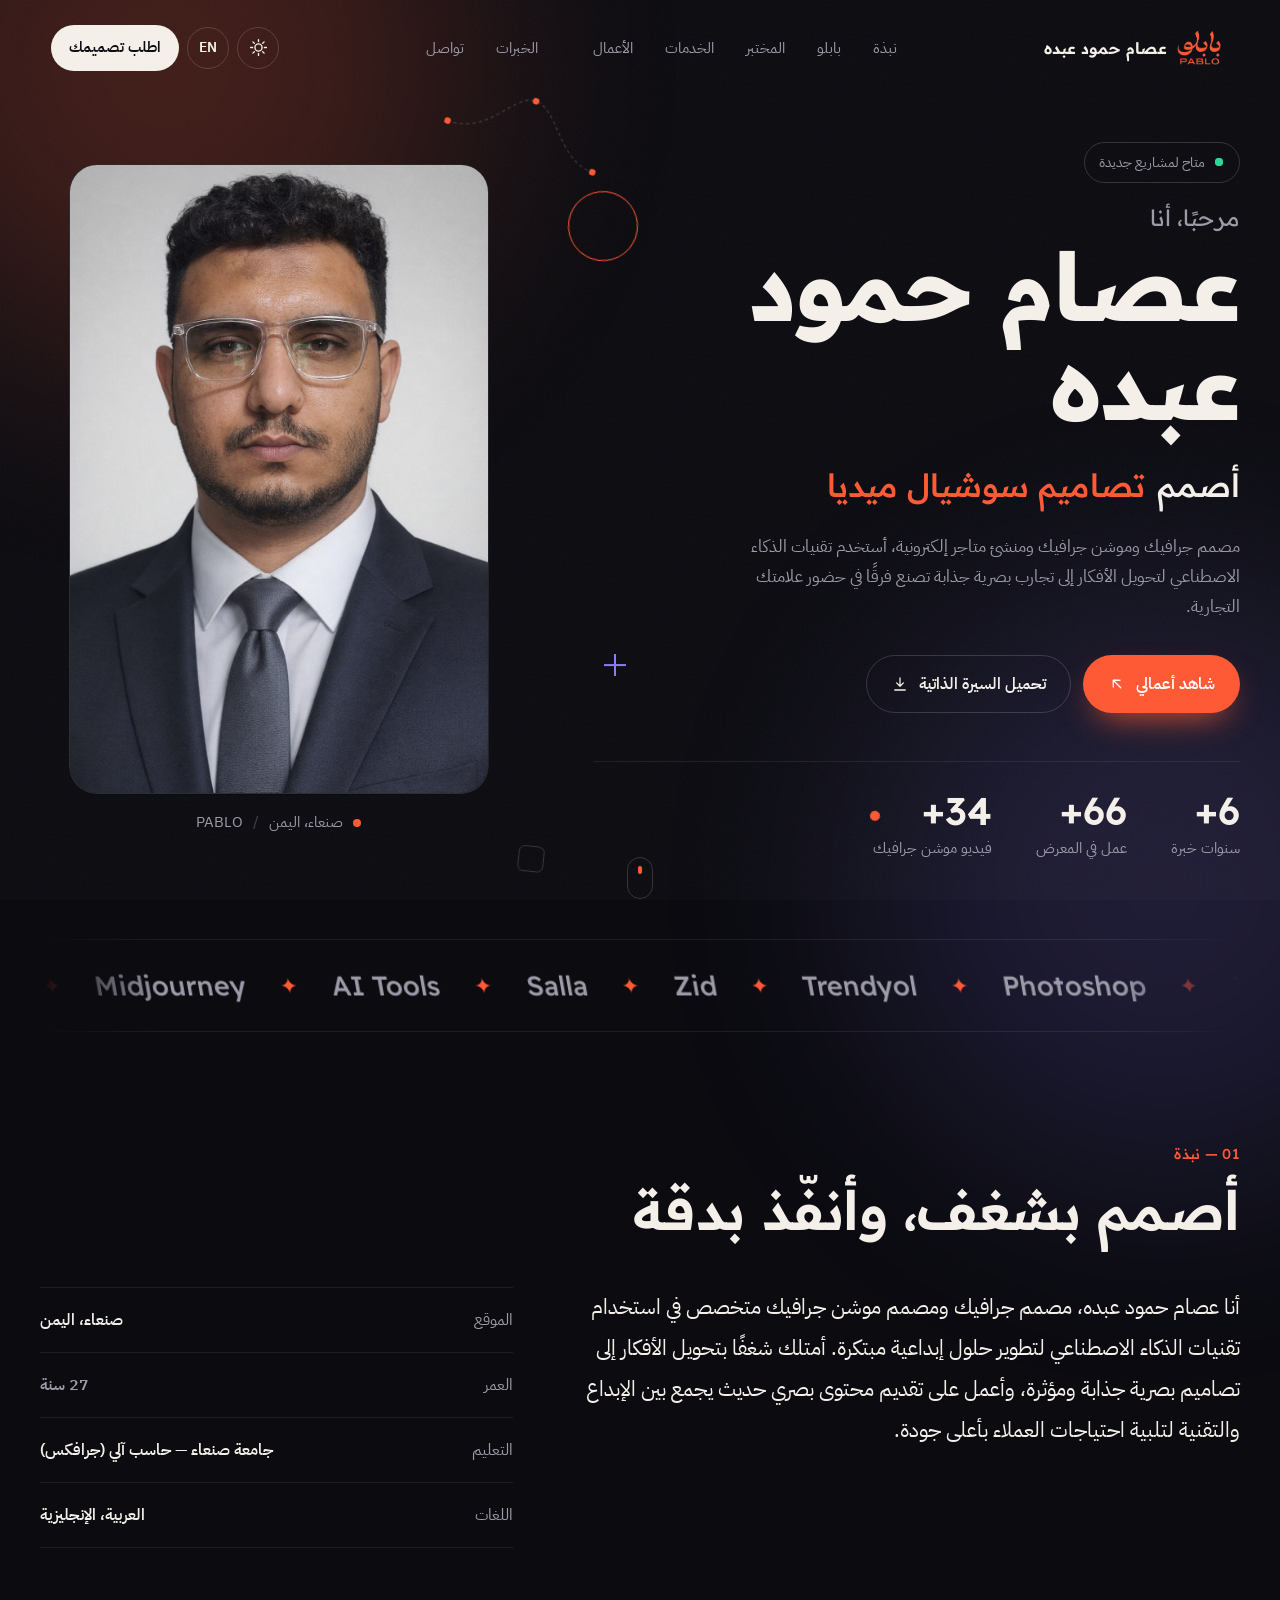
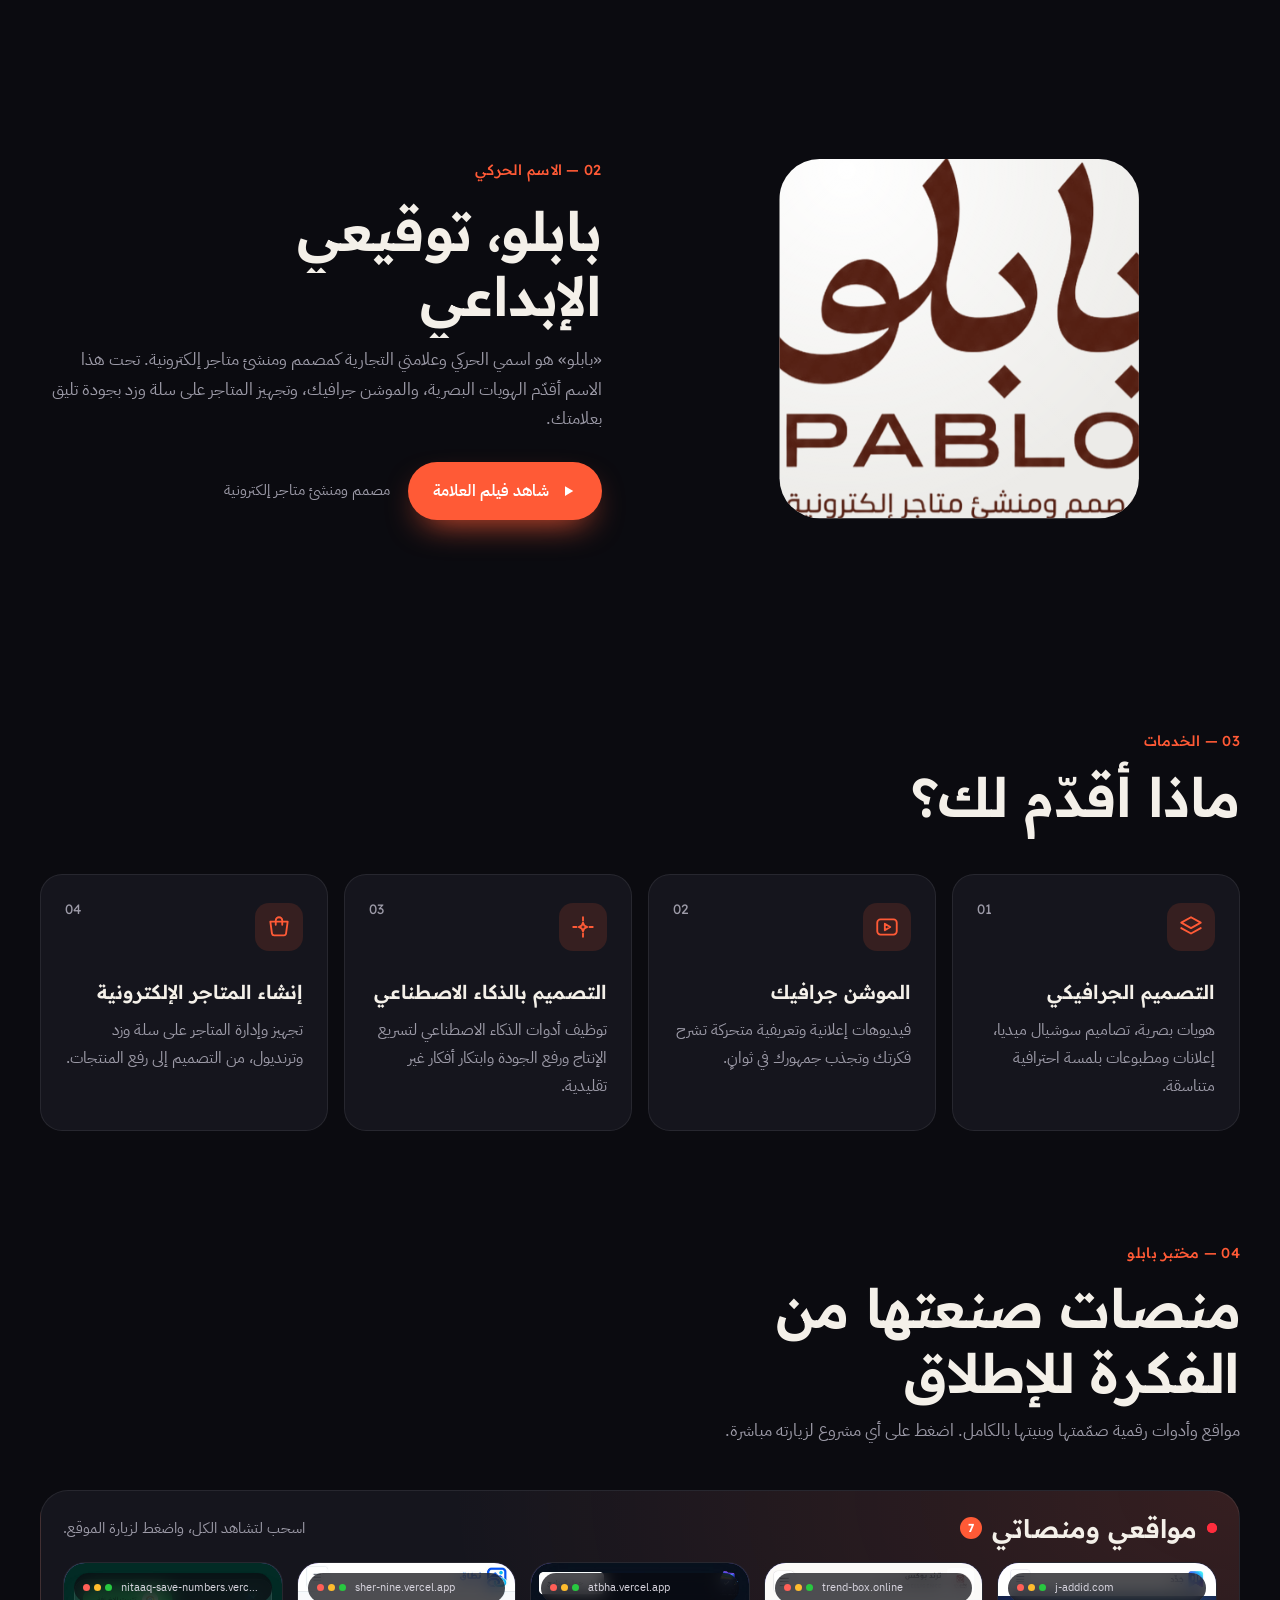
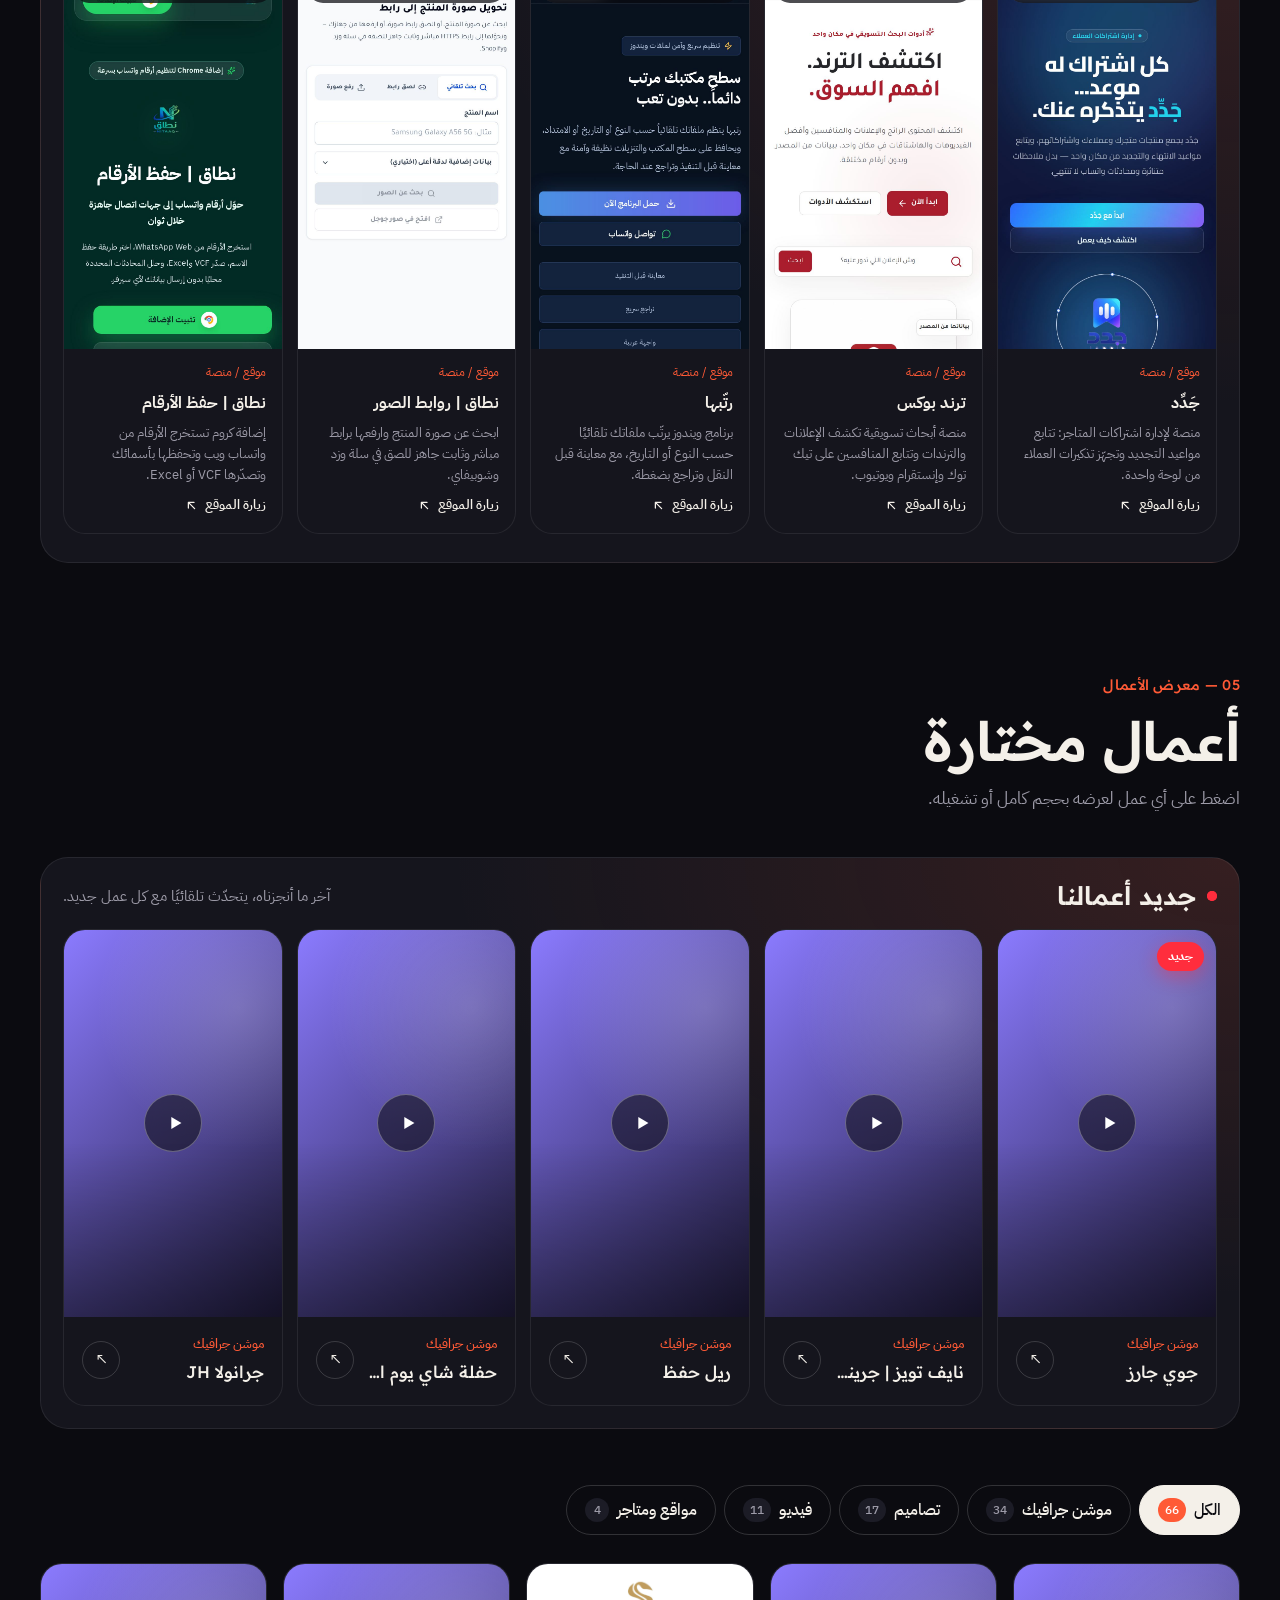
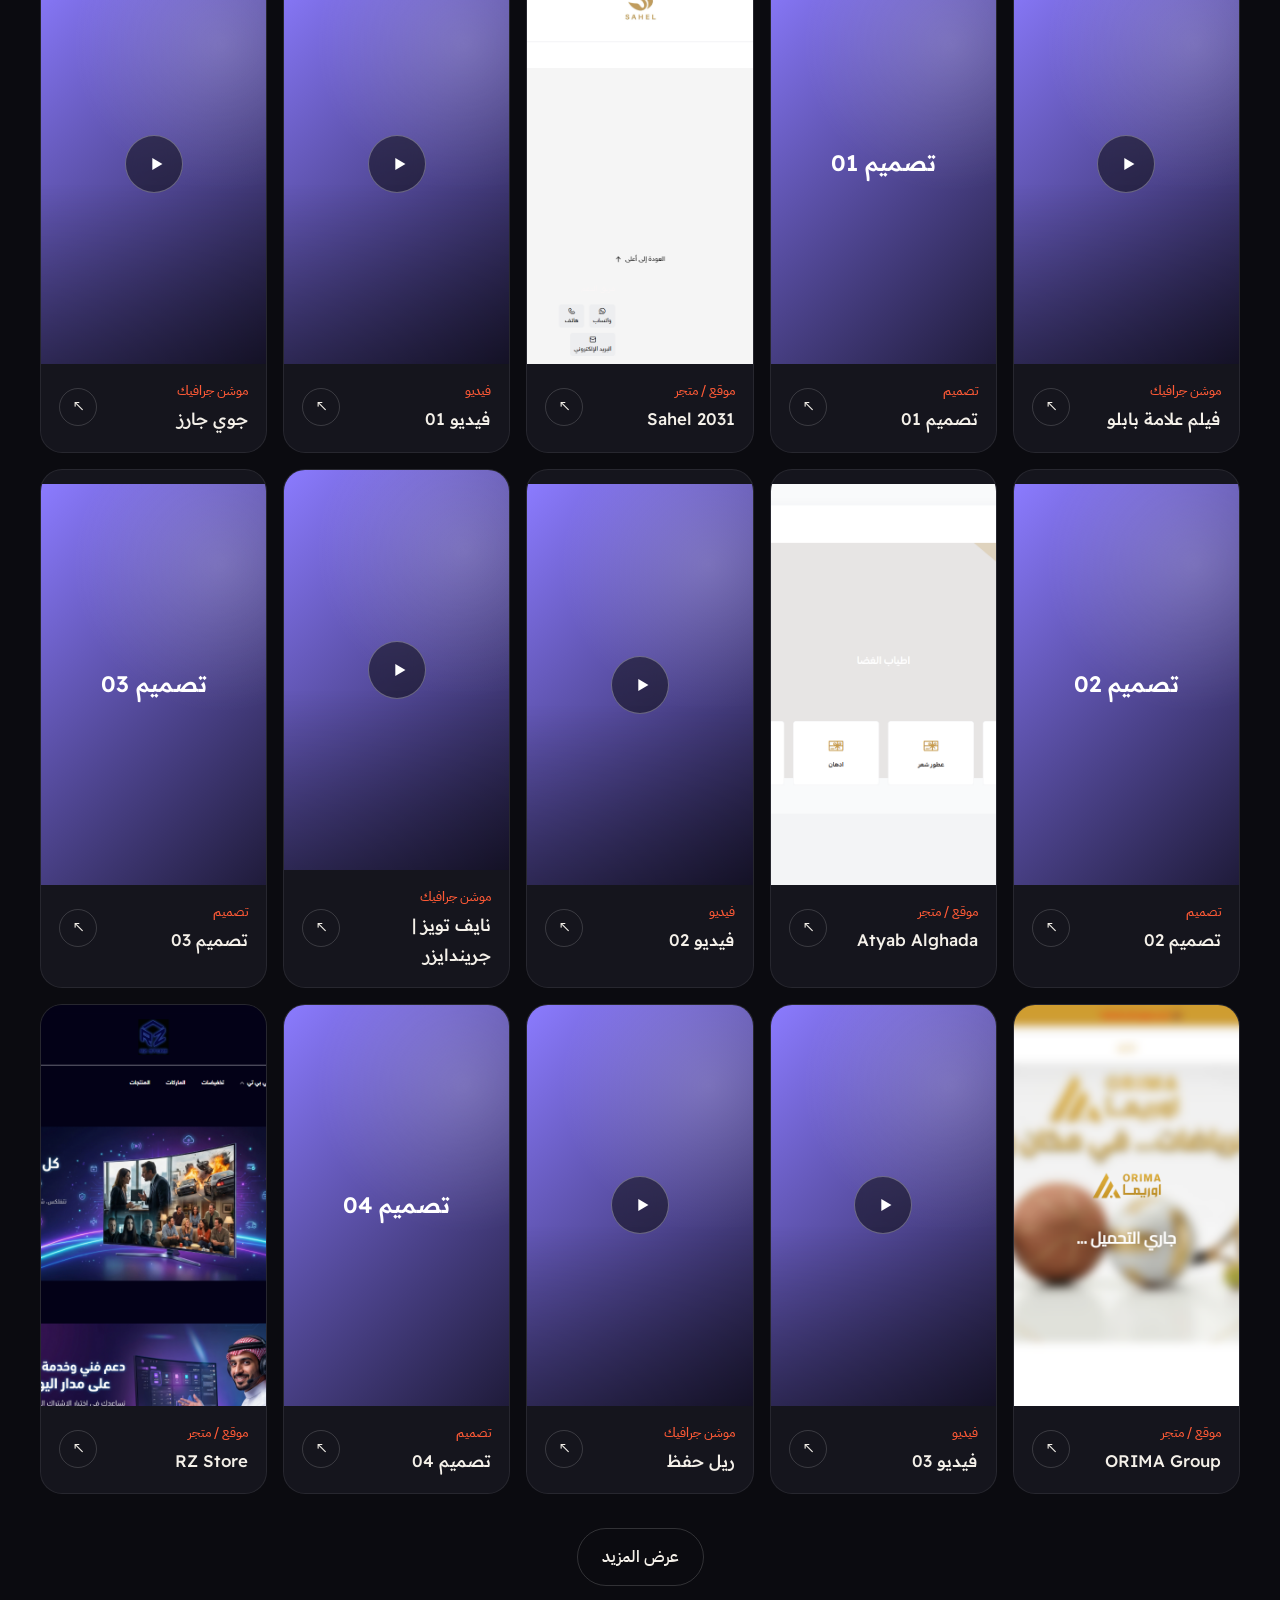
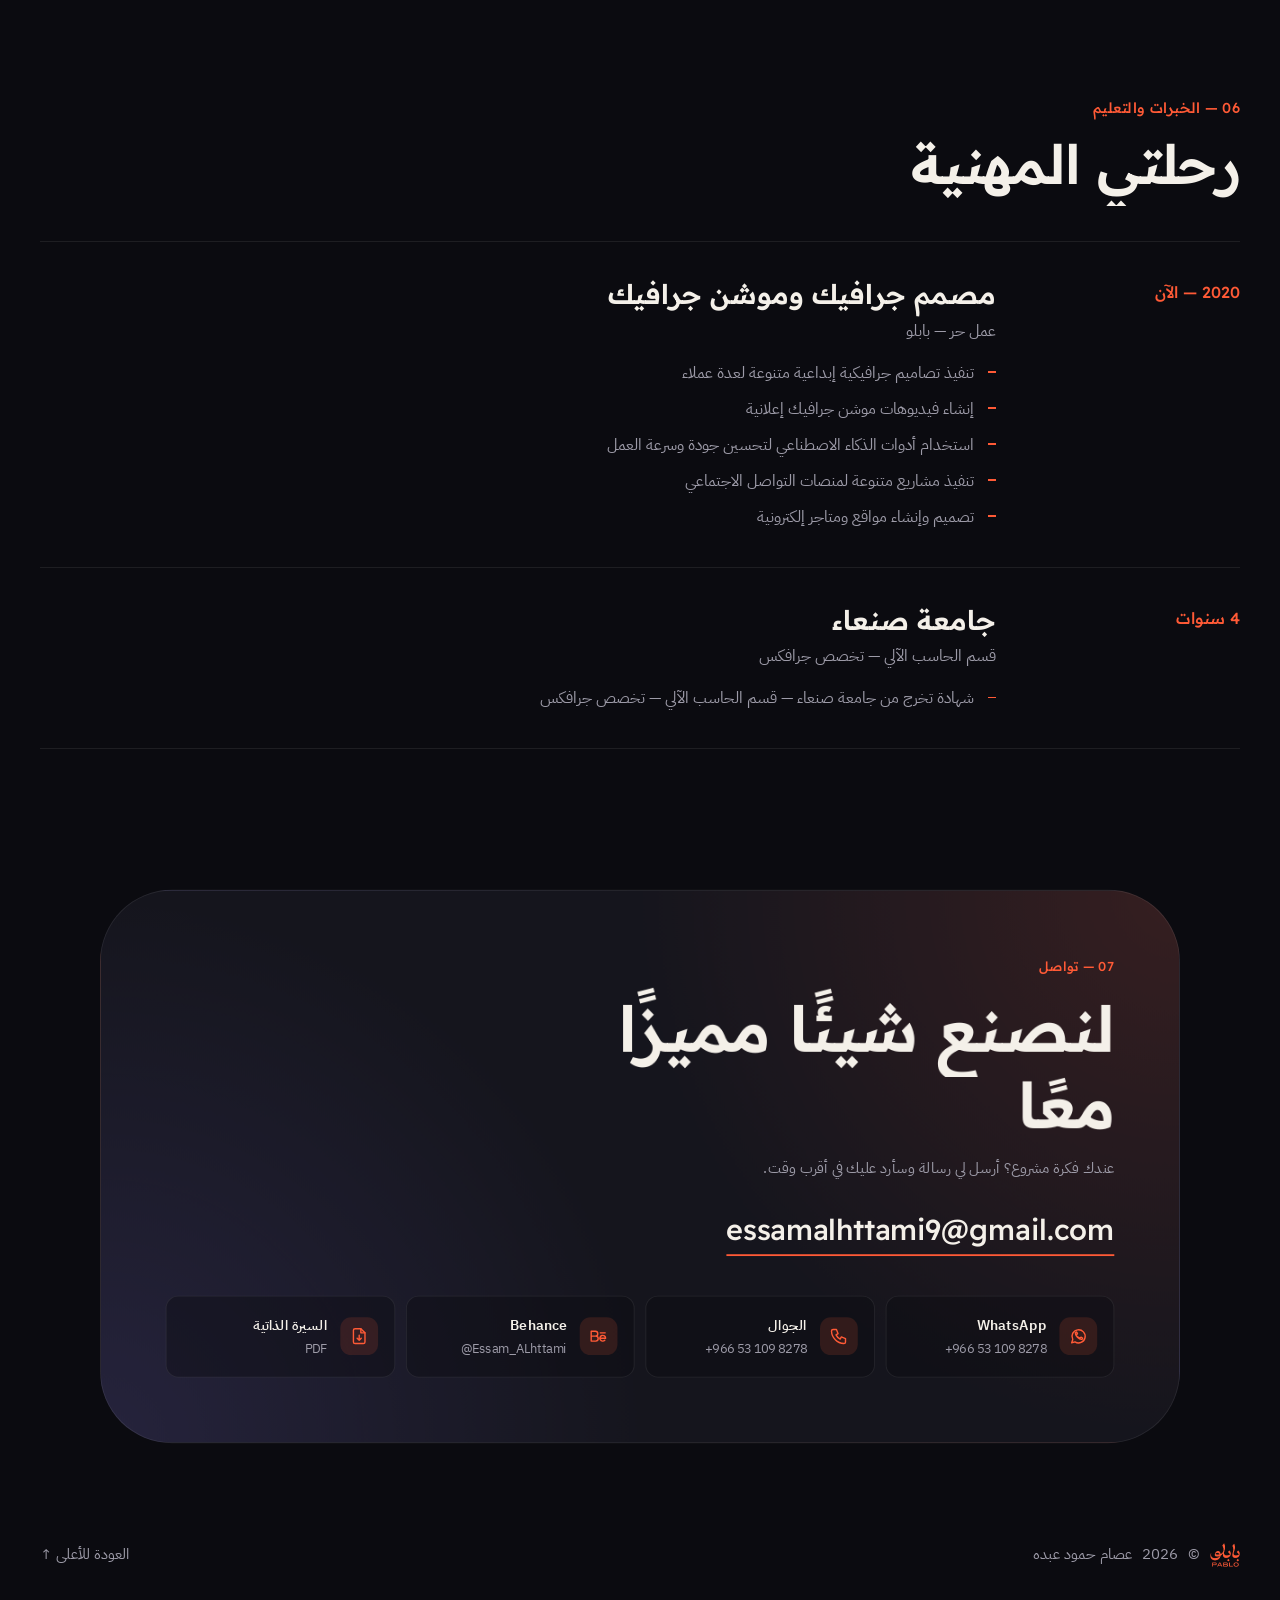
==== index.html @ 5c4d0ff1 "Add new Drive works: Joy Jars reel Co-Authored-By: Claude Opus 5.5 <noreply@anthropic.com> Claude-Se" ====
<!DOCTYPE html>
<html lang="ar" dir="rtl">
<head>
  <meta charset="UTF-8" />
  <meta name="viewport" content="width=device-width, initial-scale=1.0" />
  <title>بابلو PABLO — موشن جرافيك وتصميم</title>
  <meta name="description" content="معرض أعمال بابلو: موشن جرافيك، تصميم جرافيك، هويات بصرية ومتاجر إلكترونية." />
  <meta name="theme-color" content="#0b0b10" />
  <meta property="og:type" content="website" />
  <meta property="og:site_name" content="بابلو PABLO" />
  <meta property="og:locale" content="ar_AR" />
  <meta property="og:url" content="https://essamhamood.vercel.app/" />
  <meta property="og:title" content="بابلو PABLO — موشن جرافيك وتصميم" />
  <meta property="og:description" content="معرض أعمال بابلو: موشن جرافيك، تصميم جرافيك، هويات بصرية ومتاجر إلكترونية." />
  <meta property="og:image" content="https://essamhamood.vercel.app/assets/og-image.jpg" />
  <meta property="og:image:secure_url" content="https://essamhamood.vercel.app/assets/og-image.jpg" />
  <meta property="og:image:type" content="image/jpeg" />
  <meta property="og:image:width" content="1200" />
  <meta property="og:image:height" content="630" />
  <meta property="og:image:alt" content="شعار بابلو PABLO" />
  <meta name="twitter:card" content="summary_large_image" />
  <meta name="twitter:title" content="بابلو PABLO — موشن جرافيك وتصميم" />
  <meta name="twitter:description" content="معرض أعمال بابلو: موشن جرافيك، تصميم جرافيك، هويات بصرية ومتاجر إلكترونية." />
  <meta name="twitter:image" content="https://essamhamood.vercel.app/assets/og-image.jpg" />
  <link rel="canonical" href="https://essamhamood.vercel.app/" />
  <link rel="icon" type="image/png" sizes="192x192" href="assets/icon-192.png" />
  <link rel="icon" type="image/png" sizes="512x512" href="assets/icon-512.png" />
  <link rel="apple-touch-icon" sizes="180x180" href="assets/apple-touch-icon.png" />
  <link rel="preconnect" href="https://fonts.googleapis.com" />
  <link rel="preconnect" href="https://fonts.gstatic.com" crossorigin />
  <link
    href="https://fonts.googleapis.com/css2?family=IBM+Plex+Sans+Arabic:wght@400;500;600;700&family=Readex+Pro:wght@400;500;600;700&display=swap"
    rel="stylesheet"
  />
  <link rel="stylesheet" href="styles.css" />
  <script>
    (function () {
      var root = document.documentElement;
      root.classList.add("js");
      try { root.dataset.theme = localStorage.getItem("portfolio-theme") || "dark"; } catch (e) { root.dataset.theme = "dark"; }
    })();
  </script>
</head>
<body>
  <!-- PRELOADER: a tiny motion-graphics "render" -->
  <div class="loader" id="loader" aria-hidden="true">
    <div class="ld-grid"><i></i><i></i><i></i><i></i><i></i><i></i></div>

    <div class="ld-hud ld-hud-top">
      <span class="ld-rec"><b></b>REC</span>
      <span>PABLO — MOTION REEL</span>
      <span>1920 × 1080 · 24 FPS</span>
    </div>

    <div class="ld-stage">
      <svg class="ld-path" viewBox="0 0 600 300" preserveAspectRatio="none">
        <path id="ldCurve" d="M20 250 C 160 250, 180 40, 300 40 S 440 250, 580 250" />
      </svg>
      <span class="ld-shape ld-circle"></span>
      <span class="ld-shape ld-square"></span>
      <span class="ld-shape ld-tri"></span>
      <span class="ld-shape ld-ring"></span>
      <div class="ld-words">
        <span>MOTION</span>
        <span>DESIGN</span>
        <span>ANIMATE</span>
        <span>بابلو</span>
      </div>
      <span class="loader-logo pablo-mask"></span>
    </div>

    <div class="ld-timeline">
      <div class="ld-meta">
        <span class="ld-timecode" id="ldTimecode">00:00:00:00</span>
        <span class="ld-percent"><b id="ldPercent">0</b>%</span>
      </div>
      <div class="ld-track">
        <span class="ld-ticks"></span>
        <span class="ld-key" style="--at: 8%"></span>
        <span class="ld-key" style="--at: 30%"></span>
        <span class="ld-key" style="--at: 52%"></span>
        <span class="ld-key" style="--at: 74%"></span>
        <span class="ld-key" style="--at: 94%"></span>
        <span class="ld-playhead" id="ldPlayhead"></span>
      </div>
    </div>

    <div class="ld-wipes"><i></i><i></i><i></i></div>
  </div>

  <div class="cursor" id="cursor" aria-hidden="true"><span id="cursorLabel"></span></div>
  <div class="noise" aria-hidden="true"></div>
  <div class="glow glow-1" aria-hidden="true"></div>
  <div class="glow glow-2" aria-hidden="true"></div>
  <div class="scroll-progress" id="scrollProgress" aria-hidden="true"></div>

  <header class="site-header" id="siteHeader">
    <a href="#hero" class="brand" aria-label="PABLO — Home">
      <span class="brand-mark pablo-mask"></span>
      <span class="brand-name" data-i18n="brand">عصام حمود عبده</span>
    </a>

    <nav class="top-nav" id="topNav">
      <a href="#about" data-i18n="nav.about">نبذة</a>
      <a href="#pablo" data-i18n="nav.pablo">بابلو</a>
      <a href="#lab" data-i18n="nav.lab">المختبر</a>
      <a href="#services" data-i18n="nav.services">الخدمات</a>
      <a href="#latest" class="nav-latest"><span data-i18n="nav.work">الأعمال</span><b class="alert-dot js-latest-dot" hidden></b></a>
      <a href="#experience" data-i18n="nav.experience">الخبرات</a>
      <a href="#contact" data-i18n="nav.contact">تواصل</a>
    </nav>

    <div class="header-actions">
      <button class="icon-btn" id="themeToggle" type="button" aria-label="Toggle theme">
        <svg class="icon-sun" viewBox="0 0 24 24" aria-hidden="true"><circle cx="12" cy="12" r="4.5"/><path d="M12 2v2.5M12 19.5V22M2 12h2.5M19.5 12H22M4.9 4.9l1.8 1.8M17.3 17.3l1.8 1.8M4.9 19.1l1.8-1.8M17.3 6.7l1.8-1.8"/></svg>
        <svg class="icon-moon" viewBox="0 0 24 24" aria-hidden="true"><path d="M20 14.5A8.5 8.5 0 0 1 9.5 4a8.5 8.5 0 1 0 10.5 10.5Z"/></svg>
      </button>
      <button class="icon-btn lang-btn" id="langToggle" type="button" aria-label="Toggle language">EN</button>
      <a class="header-cta magnetic" href="#contact" data-i18n="nav.hire">اطلب تصميمك</a>
      <button class="icon-btn menu-btn" id="menuToggle" type="button" aria-label="Menu" aria-expanded="false">
        <span></span><span></span><i class="menu-alert js-latest-flag" hidden></i>
      </button>
    </div>
  </header>

  <main>
    <!-- HERO -->
    <section class="hero" id="hero">
      <div class="hero-copy">
        <p class="availability" data-hero>
          <span class="pulse"></span>
          <span data-i18n="hero.available">متاح لمشاريع جديدة</span>
        </p>
        <h1 class="hero-title">
          <span class="hero-hello" data-hero data-i18n="hero.hello">مرحبًا، أنا</span>
          <span class="hero-name" data-i18n="hero.name" data-split>عصام حمود عبده</span>
        </h1>
        <p class="hero-role" data-hero>
          <span data-i18n="hero.rolePrefix">أصمم</span>
          <span class="rotator" id="rotator" aria-live="polite">هويات بصرية</span>
        </p>
        <p class="hero-description" data-hero data-i18n="hero.description">
          مصمم جرافيك وموشن جرافيك ومنشئ متاجر إلكترونية، أستخدم تقنيات الذكاء الاصطناعي لتحويل الأفكار إلى تجارب بصرية جذابة تصنع فرقًا في حضور علامتك التجارية.
        </p>
        <div class="hero-actions" data-hero>
          <a class="btn btn-primary magnetic" href="#work">
            <span data-i18n="hero.ctaWork">شاهد أعمالي</span>
            <svg viewBox="0 0 24 24" aria-hidden="true"><path d="M7 17 17 7M8 7h9v9"/></svg>
          </a>
          <a class="btn btn-ghost magnetic" href="assets/Essam-Hamood-Abdo-CV.pdf" download="Essam-Hamood-Abdo-CV.pdf">
            <span data-i18n="hero.ctaCv">تحميل السيرة الذاتية</span>
            <svg viewBox="0 0 24 24" aria-hidden="true"><path d="M12 4v11m0 0 4.5-4.5M12 15l-4.5-4.5M5 20h14"/></svg>
          </a>
        </div>
        <dl class="hero-stats" data-hero>
          <div>
            <dt><span class="js-years" data-count-to="6">6</span>+</dt>
            <dd data-i18n="stats.years">سنوات خبرة</dd>
          </div>
          <div>
            <dt><span class="js-work-count" data-count-to="66">66</span>+</dt>
            <dd data-i18n="stats.projects">عمل في المعرض</dd>
          </div>
          <div>
            <dt><span class="js-motion-count" data-count-to="34">34</span>+</dt>
            <dd data-i18n="stats.motion">فيديو موشن جرافيك</dd>
          </div>
        </dl>
      </div>

      <div class="hero-visual">
        <figure class="portrait" id="portrait">
          <img src="assets/profile.jpeg" alt="Essam Hamood Abdo" width="1024" height="1536" />
        </figure>
        <div class="portrait-caption" data-hero>
          <span class="tag-dot"></span>
          <span data-i18n="hero.location">صنعاء، اليمن</span>
          <span class="caption-sep">/</span>
          <span>PABLO</span>
        </div>
      </div>

      <div class="hero-shapes" aria-hidden="true">
        <span class="hs hs-ring" data-depth="0.6"></span>
        <span class="hs hs-plus" data-depth="1.2"></span>
        <span class="hs hs-square" data-depth="0.9"></span>
        <span class="hs hs-dot" data-depth="1.6"></span>
        <svg class="hs hs-curve" data-depth="0.4" viewBox="0 0 200 80"><path d="M4 70 C 60 70, 70 10, 100 10 S 150 70, 196 70"/><circle cx="4" cy="70" r="4"/><circle cx="100" cy="10" r="4"/><circle cx="196" cy="70" r="4"/></svg>
      </div>

      <a class="scroll-cue" href="#about" aria-label="Scroll">
        <span></span>
      </a>
    </section>

    <!-- MARQUEE -->
    <div class="marquee" aria-hidden="true">
      <div class="marquee-track" id="marqueeTrack">
        <span>Photoshop</span><i>✦</i><span>Illustrator</span><i>✦</i><span>After Effects</span><i>✦</i><span>Premiere Pro</span><i>✦</i><span>InDesign</span><i>✦</i><span>Midjourney</span><i>✦</i><span>AI Tools</span><i>✦</i><span>Salla</span><i>✦</i><span>Zid</span><i>✦</i><span>Trendyol</span><i>✦</i>
        <span>Photoshop</span><i>✦</i><span>Illustrator</span><i>✦</i><span>After Effects</span><i>✦</i><span>Premiere Pro</span><i>✦</i><span>InDesign</span><i>✦</i><span>Midjourney</span><i>✦</i><span>AI Tools</span><i>✦</i><span>Salla</span><i>✦</i><span>Zid</span><i>✦</i><span>Trendyol</span><i>✦</i>
      </div>
    </div>

    <!-- ABOUT -->
    <section class="section" id="about">
      <div class="section-head">
        <span class="kicker" data-anim data-i18n="about.kicker">01 — نبذة</span>
        <h2 data-i18n="about.title" data-split>أصمم بشغف، وأنفّذ بدقة</h2>
      </div>
      <div class="about-grid">
        <p class="about-text" data-anim data-i18n="about.text">
          أنا عصام حمود عبده، مصمم جرافيك ومصمم موشن جرافيك متخصص في استخدام تقنيات الذكاء الاصطناعي لتطوير حلول إبداعية مبتكرة. أمتلك شغفًا بتحويل الأفكار إلى تصاميم بصرية جذابة ومؤثرة، وأعمل على تقديم محتوى بصري حديث يجمع بين الإبداع والتقنية لتلبية احتياجات العملاء بأعلى جودة.
        </p>
        <ul class="facts">
          <li data-anim>
            <span data-i18n="facts.location">الموقع</span>
            <strong data-i18n="hero.location">صنعاء، اليمن</strong>
          </li>
          <li data-anim>
            <span data-i18n="facts.age">العمر</span>
            <strong><span class="js-age">27</span> <span data-i18n="facts.years">سنة</span></strong>
          </li>
          <li data-anim>
            <span data-i18n="facts.education">التعليم</span>
            <strong data-i18n="facts.educationValue">جامعة صنعاء — حاسب آلي (جرافكس)</strong>
          </li>
          <li data-anim>
            <span data-i18n="facts.languages">اللغات</span>
            <strong data-i18n="facts.languagesValue">العربية، الإنجليزية</strong>
          </li>
        </ul>
      </div>
    </section>

    <!-- PABLO -->
    <section class="section" id="pablo">
      <div class="pablo">
        <div class="pablo-card" id="pabloCard">
          <img class="pablo-logo" id="pabloLogo" src="assets/pablo-logo.png" alt="PABLO — بابلو" width="475" height="438" />
        </div>
        <div class="pablo-copy">
          <span class="kicker" data-anim data-i18n="pablo.kicker">02 — الاسم الحركي</span>
          <h2 data-i18n="pablo.title" data-split>بابلو، توقيعي الإبداعي</h2>
          <p class="section-sub" data-anim data-i18n="pablo.text">
            «بابلو» هو اسمي الحركي وعلامتي التجارية كمصمم ومنشئ متاجر إلكترونية. تحت هذا الاسم أقدّم الهويات البصرية، والموشن جرافيك، وتجهيز المتاجر على سلة وزد بجودة تليق بعلامتك.
          </p>
          <div class="pablo-actions" data-anim>
            <button class="btn btn-primary magnetic" type="button" id="pabloFilm">
              <svg viewBox="0 0 24 24" aria-hidden="true" class="play-icon"><path d="M8 5.5v13l11-6.5-11-6.5Z"/></svg>
              <span data-i18n="pablo.film">شاهد فيلم العلامة</span>
            </button>
            <span class="pablo-tagline" data-i18n="pablo.tagline">مصمم ومنشئ متاجر إلكترونية</span>
          </div>
        </div>
      </div>
    </section>

    <!-- SERVICES -->
    <section class="section" id="services">
      <div class="section-head">
        <span class="kicker" data-anim data-i18n="services.kicker">03 — الخدمات</span>
        <h2 data-i18n="services.title" data-split>ماذا أقدّم لك؟</h2>
      </div>
      <div class="services-grid">
        <article class="service">
          <span class="service-num">01</span>
          <svg class="service-icon" viewBox="0 0 24 24" aria-hidden="true"><path d="M12 3 3 8l9 5 9-5-9-5Z"/><path d="m3 13 9 5 9-5"/></svg>
          <h3 data-i18n="services.s1Title">التصميم الجرافيكي</h3>
          <p data-i18n="services.s1Desc">هويات بصرية، تصاميم سوشيال ميديا، إعلانات ومطبوعات بلمسة احترافية متناسقة.</p>
        </article>
        <article class="service">
          <span class="service-num">02</span>
          <svg class="service-icon" viewBox="0 0 24 24" aria-hidden="true"><rect x="3" y="5" width="18" height="14" rx="3"/><path d="m10 9 5 3-5 3V9Z"/></svg>
          <h3 data-i18n="services.s2Title">الموشن جرافيك</h3>
          <p data-i18n="services.s2Desc">فيديوهات إعلانية وتعريفية متحركة تشرح فكرتك وتجذب جمهورك في ثوانٍ.</p>
        </article>
        <article class="service">
          <span class="service-num">03</span>
          <svg class="service-icon" viewBox="0 0 24 24" aria-hidden="true"><path d="M12 3v3M12 18v3M3 12h3M18 12h3"/><path d="m12 8 1.2 2.8L16 12l-2.8 1.2L12 16l-1.2-2.8L8 12l2.8-1.2L12 8Z"/></svg>
          <h3 data-i18n="services.s3Title">التصميم بالذكاء الاصطناعي</h3>
          <p data-i18n="services.s3Desc">توظيف أدوات الذكاء الاصطناعي لتسريع الإنتاج ورفع الجودة وابتكار أفكار غير تقليدية.</p>
        </article>
        <article class="service">
          <span class="service-num">04</span>
          <svg class="service-icon" viewBox="0 0 24 24" aria-hidden="true"><path d="M4 7h16l-1.5 11a2 2 0 0 1-2 1.7h-9a2 2 0 0 1-2-1.7L4 7Z"/><path d="M9 10V6a3 3 0 0 1 6 0v4"/></svg>
          <h3 data-i18n="services.s4Title">إنشاء المتاجر الإلكترونية</h3>
          <p data-i18n="services.s4Desc">تجهيز وإدارة المتاجر على سلة وزد وترنديول، من التصميم إلى رفع المنتجات.</p>
        </article>
      </div>
    </section>

    <!-- LAB: websites & tools I built -->
    <section class="section" id="lab">
      <div class="section-head">
        <span class="kicker" data-anim data-i18n="lab.kicker">04 — مختبر بابلو</span>
        <h2 data-i18n="lab.title" data-split>منصات صنعتها من الفكرة للإطلاق</h2>
        <p class="section-sub" data-anim data-i18n="lab.sub">مواقع وأدوات رقمية صمّمتها وبنيتها بالكامل. اضغط على أي مشروع لزيارته مباشرة.</p>
      </div>
      <div class="latest lab-panel" data-anim>
        <div class="latest-head">
          <h3><span class="live-dot" aria-hidden="true"></span><span data-i18n="lab.panel">مواقعي ومنصاتي</span><b class="lab-count" id="labCount"></b></h3>
          <p data-i18n="lab.hint">اسحب لتشاهد الكل، واضغط لزيارة الموقع.</p>
        </div>
        <div class="lab-grid" id="labGrid"></div>
      </div>
    </section>

    <!-- WORK -->
    <section class="section" id="work">
      <div class="section-head">
        <span class="kicker" data-anim data-i18n="work.kicker">05 — معرض الأعمال</span>
        <h2 data-i18n="work.title" data-split>أعمال مختارة</h2>
        <p class="section-sub" data-anim data-i18n="work.sub">اضغط على أي عمل لعرضه بحجم كامل أو تشغيله.</p>
      </div>

      <div class="latest" id="latest" data-anim>
        <div class="latest-head">
          <h3><span class="live-dot" aria-hidden="true"></span><span data-i18n="latest.title">جديد أعمالنا</span><b class="alert-dot js-latest-dot" hidden></b></h3>
          <p data-i18n="latest.sub">آخر ما أنجزناه، يتحدّث تلقائيًا مع كل عمل جديد.</p>
        </div>
        <div class="latest-row" id="latestRow"></div>
      </div>

      <div class="filters" role="tablist" id="workFilters" data-anim>
        <button class="filter is-active" type="button" data-filter="all" role="tab" aria-selected="true">
          <span data-i18n="work.all">الكل</span><em class="count" data-count="all"></em>
        </button>
        <button class="filter" type="button" data-filter="motion" role="tab" aria-selected="false">
          <span data-i18n="work.motion">موشن جرافيك</span><em class="count" data-count="motion"></em>
        </button>
        <button class="filter" type="button" data-filter="image" role="tab" aria-selected="false">
          <span data-i18n="work.image">تصاميم</span><em class="count" data-count="image"></em>
        </button>
        <button class="filter" type="button" data-filter="video" role="tab" aria-selected="false">
          <span data-i18n="work.video">فيديو</span><em class="count" data-count="video"></em>
        </button>
        <button class="filter" type="button" data-filter="web" role="tab" aria-selected="false">
          <span data-i18n="work.web">مواقع ومتاجر</span><em class="count" data-count="web"></em>
        </button>
      </div>

      <div class="work-grid" id="workGrid"></div>

      <div class="work-more">
        <button class="btn btn-ghost magnetic" type="button" id="loadMore" data-i18n="work.more">عرض المزيد</button>
      </div>
    </section>

    <!-- EXPERIENCE & EDUCATION -->
    <section class="section" id="experience">
      <div class="section-head">
        <span class="kicker" data-anim data-i18n="exp.kicker">06 — الخبرات والتعليم</span>
        <h2 data-i18n="exp.title" data-split>رحلتي المهنية</h2>
      </div>
      <ol class="timeline">
        <li class="timeline-item" data-anim>
          <span class="timeline-date">2020 — <span data-i18n="exp.present">الآن</span></span>
          <div>
            <h3 data-i18n="exp.role">مصمم جرافيك وموشن جرافيك</h3>
            <p class="timeline-place" data-i18n="exp.company">عمل حر — بابلو</p>
            <ul>
              <li data-i18n="exp.item1">تنفيذ تصاميم جرافيكية إبداعية متنوعة لعدة عملاء</li>
              <li data-i18n="exp.item2">إنشاء فيديوهات موشن جرافيك إعلانية</li>
              <li data-i18n="exp.item3">استخدام أدوات الذكاء الاصطناعي لتحسين جودة وسرعة العمل</li>
              <li data-i18n="exp.item4">تنفيذ مشاريع متنوعة لمنصات التواصل الاجتماعي</li>
              <li data-i18n="exp.item5">تصميم وإنشاء مواقع ومتاجر إلكترونية</li>
            </ul>
          </div>
        </li>
        <li class="timeline-item" data-anim>
          <span class="timeline-date" data-i18n="edu.duration">4 سنوات</span>
          <div>
            <h3 data-i18n="edu.university">جامعة صنعاء</h3>
            <p class="timeline-place" data-i18n="edu.major">قسم الحاسب الآلي — تخصص جرافكس</p>
            <ul>
              <li data-i18n="edu.cert">شهادة تخرج من جامعة صنعاء — قسم الحاسب الآلي — تخصص جرافكس</li>
            </ul>
          </div>
        </li>
      </ol>
    </section>

    <!-- CONTACT -->
    <section class="section contact" id="contact">
      <div class="contact-panel" id="contactPanel">
        <span class="kicker" data-anim data-i18n="contact.kicker">07 — تواصل</span>
        <h2 class="contact-title" data-i18n="contact.title" data-split>لنصنع شيئًا مميزًا معًا</h2>
        <p class="section-sub" data-anim data-i18n="contact.sub">عندك فكرة مشروع؟ أرسل لي رسالة وسأرد عليك في أقرب وقت.</p>
        <a class="contact-mail" data-anim href="mailto:essamalhttami9@gmail.com">essamalhttami9@gmail.com</a>

        <div class="contact-grid">
          <a class="contact-card" data-anim href="https://wa.me/966531098278" target="_blank" rel="noreferrer">
            <svg viewBox="0 0 24 24" aria-hidden="true"><path d="M4 20l1.3-3.9A8 8 0 1 1 8 19l-4 1Z"/><path d="M9 9.5c.3 2 2.5 4.3 5 5l1.2-1.2 2 1-.6 1.6c-3.8.4-8.6-4.3-8.2-8.2L10 7l1 2-1 1"/></svg>
            <span>
              <strong>WhatsApp</strong>
              <em dir="ltr">+966 53 109 8278</em>
            </span>
          </a>
          <a class="contact-card" data-anim href="tel:+966531098278">
            <svg viewBox="0 0 24 24" aria-hidden="true"><path d="M5 4h4l2 5-2.5 1.5a11 11 0 0 0 5 5L15 13l5 2v4a2 2 0 0 1-2 2A16 16 0 0 1 3 6a2 2 0 0 1 2-2Z"/></svg>
            <span>
              <strong data-i18n="contact.phone">الجوال</strong>
              <em dir="ltr">+966 53 109 8278</em>
            </span>
          </a>
          <a class="contact-card" data-anim href="https://www.behance.net/Essam_ALhttami" target="_blank" rel="noreferrer">
            <svg viewBox="0 0 24 24" aria-hidden="true"><path d="M3 6h5a3 3 0 0 1 0 6H3V6Zm0 6h5.5a3 3 0 0 1 0 6H3v-6ZM14 8h6M13.5 14.5h7a3.5 3.5 0 1 0-1 2.5"/></svg>
            <span>
              <strong>Behance</strong>
              <em dir="ltr">@Essam_ALhttami</em>
            </span>
          </a>
          <a class="contact-card" data-anim href="assets/Essam-Hamood-Abdo-CV.pdf" download="Essam-Hamood-Abdo-CV.pdf">
            <svg viewBox="0 0 24 24" aria-hidden="true"><path d="M14 3H7a2 2 0 0 0-2 2v14a2 2 0 0 0 2 2h10a2 2 0 0 0 2-2V8l-5-5Z"/><path d="M14 3v5h5M12 11v6m0 0 2.5-2.5M12 17l-2.5-2.5"/></svg>
            <span>
              <strong data-i18n="contact.cv">السيرة الذاتية</strong>
              <em>PDF</em>
            </span>
          </a>
        </div>
      </div>
    </section>
  </main>

  <footer class="site-footer">
    <span class="footer-brand"><span class="footer-mark pablo-mask"></span>© <span id="year">2026</span> <span data-i18n="brand">عصام حمود عبده</span></span>
    <a href="#hero" class="to-top" data-i18n="footer.top">العودة للأعلى ↑</a>
  </footer>

  <!-- LIGHTBOX -->
  <div class="lightbox" id="lightbox" role="dialog" aria-modal="true" aria-hidden="true">
    <button class="lb-close icon-btn" type="button" id="lbClose" aria-label="Close">
      <svg viewBox="0 0 24 24" aria-hidden="true"><path d="M6 6l12 12M18 6 6 18"/></svg>
    </button>
    <button class="lb-nav lb-prev icon-btn" type="button" id="lbPrev" aria-label="Previous">
      <svg viewBox="0 0 24 24" aria-hidden="true"><path d="m15 6-6 6 6 6"/></svg>
    </button>
    <figure class="lb-figure">
      <div class="lb-media" id="lbMedia"></div>
      <figcaption>
        <div>
          <span class="lb-cat" id="lbCat"></span>
          <strong id="lbTitle"></strong>
        </div>
        <a class="btn btn-primary btn-sm" id="lbLink" href="#" target="_blank" rel="noreferrer">
          <span id="lbLinkText"></span>
          <svg viewBox="0 0 24 24" aria-hidden="true"><path d="M7 17 17 7M8 7h9v9"/></svg>
        </a>
      </figcaption>
    </figure>
    <button class="lb-nav lb-next icon-btn" type="button" id="lbNext" aria-label="Next">
      <svg viewBox="0 0 24 24" aria-hidden="true"><path d="m9 6 6 6-6 6"/></svg>
    </button>
  </div>

  <script src="assets/vendor/gsap.min.js"></script>
  <script src="assets/vendor/ScrollTrigger.min.js"></script>
  <script src="assets/vendor/lenis.min.js"></script>
  <script src="script.js"></script>
</body>
</html>
---- styles.css ----
:root {
  --bg: #0b0b10;
  --bg-2: #111118;
  --surface: #15151d;
  --surface-2: #1c1c26;
  --line: rgba(255, 255, 255, 0.08);
  --line-strong: rgba(255, 255, 255, 0.16);
  --text: #f4f0e9;
  --muted: #9d9ba8;
  --accent: #ff5a36;
  --accent-ink: #ffffff;
  --accent-soft: rgba(255, 90, 54, 0.14);
  --violet: #8b7bff;
  --shadow: 0 30px 80px -30px rgba(0, 0, 0, 0.7);
  --radius: 22px;
  --radius-sm: 14px;
  --font-display: "Readex Pro", "IBM Plex Sans Arabic", system-ui, sans-serif;
  --font-body: "IBM Plex Sans Arabic", "Readex Pro", system-ui, sans-serif;
  --wrap: min(1200px, calc(100% - 40px));
  --ease: cubic-bezier(0.22, 1, 0.36, 1);
  color-scheme: dark;
}

:root[data-theme="light"] {
  --bg: #f5f1ea;
  --bg-2: #efe9df;
  --surface: #ffffff;
  --surface-2: #f8f4ee;
  --line: rgba(18, 18, 23, 0.09);
  --line-strong: rgba(18, 18, 23, 0.18);
  --text: #141418;
  --muted: #66636d;
  --accent: #e8461f;
  --accent-soft: rgba(232, 70, 31, 0.1);
  --violet: #6a58f0;
  --shadow: 0 30px 70px -35px rgba(60, 40, 20, 0.35);
  color-scheme: light;
}

*,
*::before,
*::after {
  box-sizing: border-box;
}

html {
  scroll-behavior: smooth;
  scroll-padding-top: 96px;
}

body {
  margin: 0;
  font-family: var(--font-body);
  font-size: 16px;
  line-height: 1.75;
  background: var(--bg);
  color: var(--text);
  overflow-x: hidden;
  -webkit-font-smoothing: antialiased;
  transition: background-color 0.4s ease, color 0.4s ease;
}

body.no-scroll {
  overflow: hidden;
}

a {
  color: inherit;
  text-decoration: none;
}

img {
  max-width: 100%;
  display: block;
}

button {
  font: inherit;
  color: inherit;
}

svg {
  fill: none;
  stroke: currentColor;
  stroke-width: 1.7;
  stroke-linecap: round;
  stroke-linejoin: round;
}

::selection {
  background: var(--accent);
  color: #fff;
}

:focus-visible {
  outline: 2px solid var(--accent);
  outline-offset: 3px;
  border-radius: 8px;
}

/* ---------- Ambient background ---------- */
.noise {
  position: fixed;
  inset: 0;
  z-index: -1;
  pointer-events: none;
  opacity: 0.05;
  background-image: url("data:image/svg+xml,%3Csvg xmlns='http://www.w3.org/2000/svg' width='160' height='160'%3E%3Cfilter id='n'%3E%3CfeTurbulence type='fractalNoise' baseFrequency='.9' numOctaves='2' stitchTiles='stitch'/%3E%3C/filter%3E%3Crect width='100%25' height='100%25' filter='url(%23n)'/%3E%3C/svg%3E");
}

.glow {
  position: fixed;
  z-index: -2;
  width: 46vw;
  height: 46vw;
  max-width: 640px;
  max-height: 640px;
  border-radius: 50%;
  filter: blur(120px);
  opacity: 0.22;
  pointer-events: none;
}

.glow-1 {
  top: -18vw;
  inset-inline-end: -10vw;
  background: var(--accent);
}

.glow-2 {
  bottom: -22vw;
  inset-inline-start: -14vw;
  background: var(--violet);
  opacity: 0.16;
}

:root[data-theme="light"] .glow {
  opacity: 0.12;
}

.scroll-progress {
  position: fixed;
  top: 0;
  inset-inline: 0;
  height: 3px;
  z-index: 60;
  background: linear-gradient(90deg, var(--accent), var(--violet));
  transform: scaleX(0);
  transform-origin: left;
}

[dir="rtl"] .scroll-progress {
  transform-origin: right;
}

/* ---------- Header ---------- */
.site-header {
  position: sticky;
  top: 14px;
  z-index: 50;
  width: var(--wrap);
  margin: 14px auto 0;
  padding: 10px 10px 10px 18px;
  display: flex;
  align-items: center;
  justify-content: space-between;
  gap: 16px;
  border: 1px solid transparent;
  border-radius: 999px;
  transition: background 0.3s ease, border-color 0.3s ease, box-shadow 0.3s ease;
}

[dir="rtl"] .site-header {
  padding: 10px 18px 10px 10px;
}

.site-header.is-scrolled,
.site-header.menu-open {
  background: color-mix(in srgb, var(--bg) 78%, transparent);
  backdrop-filter: blur(18px) saturate(1.4);
  -webkit-backdrop-filter: blur(18px) saturate(1.4);
  border-color: var(--line);
  box-shadow: var(--shadow);
}

.brand {
  display: flex;
  align-items: center;
  gap: 10px;
  font-family: var(--font-display);
  font-weight: 600;
  white-space: nowrap;
}

.pablo-mask {
  display: inline-block;
  background: currentColor;
  -webkit-mask: url("assets/pablo-mark.png") center / contain no-repeat;
  mask: url("assets/pablo-mark.png") center / contain no-repeat;
}

.brand-mark {
  width: 44px;
  height: 35px;
  color: var(--accent);
  transition: transform 0.5s var(--ease);
}

.brand:hover .brand-mark {
  transform: scale(1.08) rotate(-4deg);
}

.top-nav {
  display: flex;
  gap: 4px;
}

.top-nav a {
  position: relative;
  padding: 8px 14px;
  border-radius: 999px;
  color: var(--muted);
  font-size: 0.95rem;
  transition: color 0.2s ease, background 0.2s ease;
}

.top-nav a:hover {
  color: var(--text);
}

.top-nav a.is-current {
  color: var(--text);
  background: var(--surface-2);
}

.header-actions {
  display: flex;
  align-items: center;
  gap: 8px;
}

.icon-btn {
  display: grid;
  place-items: center;
  width: 42px;
  height: 42px;
  padding: 0;
  border: 1px solid var(--line-strong);
  border-radius: 50%;
  background: transparent;
  cursor: pointer;
  transition: background 0.2s ease, border-color 0.2s ease, transform 0.2s ease;
}

.icon-btn:hover {
  background: var(--surface-2);
}

.icon-btn:active {
  transform: scale(0.94);
}

.icon-btn svg {
  width: 19px;
  height: 19px;
}

.lang-btn {
  font-weight: 600;
  font-size: 0.85rem;
}

.icon-moon {
  display: none;
}

:root[data-theme="light"] .icon-sun {
  display: none;
}

:root[data-theme="light"] .icon-moon {
  display: block;
}

.header-cta {
  padding: 10px 18px;
  border-radius: 999px;
  background: var(--text);
  color: var(--bg);
  font-weight: 600;
  font-size: 0.92rem;
  white-space: nowrap;
  transition: transform 0.25s var(--ease), background 0.25s ease;
}

.header-cta:hover {
  background: var(--accent);
  color: #fff;
  transform: translateY(-1px);
}

.menu-btn {
  display: none;
  gap: 5px;
  align-content: center;
}

.menu-btn span {
  display: block;
  width: 16px;
  height: 1.7px;
  background: currentColor;
  border-radius: 2px;
  transition: transform 0.3s var(--ease);
}

.menu-open .menu-btn span:first-child {
  transform: translateY(3.4px) rotate(45deg);
}

.menu-open .menu-btn span:last-child {
  transform: translateY(-3.4px) rotate(-45deg);
}

/* ---------- Buttons ---------- */
.btn {
  display: inline-flex;
  align-items: center;
  gap: 10px;
  padding: 14px 24px;
  border-radius: 999px;
  border: 1px solid transparent;
  font-weight: 600;
  cursor: pointer;
  transition: transform 0.3s var(--ease), background 0.25s ease, border-color 0.25s ease, box-shadow 0.3s ease;
}

.btn svg {
  width: 18px;
  height: 18px;
  transition: transform 0.3s var(--ease);
}

.btn:hover svg {
  transform: translate(2px, -2px);
}

[dir="rtl"] .btn-primary svg {
  transform: scaleX(-1);
}

[dir="rtl"] .btn-primary:hover svg {
  transform: scaleX(-1) translate(2px, -2px);
}

.btn-primary {
  background: var(--accent);
  color: #fff;
  box-shadow: 0 14px 34px -14px var(--accent);
}

.btn-primary:hover {
  transform: translateY(-2px);
  box-shadow: 0 20px 40px -14px var(--accent);
}

.btn-ghost {
  border-color: var(--line-strong);
  background: transparent;
}

.btn-ghost:hover {
  background: var(--surface-2);
  transform: translateY(-2px);
}

.btn-sm {
  padding: 10px 18px;
  font-size: 0.92rem;
}

/* ---------- Layout ---------- */
main {
  width: var(--wrap);
  margin: 0 auto;
}

.section {
  padding: 110px 0 0;
}

.section-head {
  display: grid;
  gap: 10px;
  margin-bottom: 44px;
}

.kicker {
  font-family: var(--font-display);
  font-size: 0.9rem;
  font-weight: 500;
  color: var(--accent);
  letter-spacing: 0.02em;
}

h1,
h2,
h3 {
  font-family: var(--font-display);
  margin: 0;
  line-height: 1.2;
  font-weight: 600;
}

h2 {
  font-size: clamp(2rem, 4.4vw, 3.4rem);
  letter-spacing: -0.01em;
  max-width: 18ch;
}

.section-sub {
  margin: 0;
  color: var(--muted);
  font-size: 1.05rem;
}

/* ---------- Hero ---------- */
.hero {
  position: relative;
  display: grid;
  grid-template-columns: 1.15fr 0.85fr;
  align-items: center;
  gap: clamp(32px, 6vw, 80px);
  min-height: calc(100svh - 90px);
  padding: 60px 0 40px;
}

.availability {
  display: inline-flex;
  align-items: center;
  gap: 10px;
  margin: 0 0 22px;
  padding: 7px 16px 7px 14px;
  border: 1px solid var(--line-strong);
  border-radius: 999px;
  font-size: 0.9rem;
  color: var(--muted);
}

.pulse {
  position: relative;
  width: 8px;
  height: 8px;
  border-radius: 50%;
  background: #34d399;
}

.pulse::after {
  content: "";
  position: absolute;
  inset: 0;
  border-radius: 50%;
  background: #34d399;
  animation: pulse 2s ease-out infinite;
}

.hero-title {
  display: grid;
  gap: 4px;
}

.hero-hello {
  font-size: clamp(1.1rem, 2vw, 1.4rem);
  font-weight: 400;
  color: var(--muted);
}

.hero-name {
  font-size: clamp(2.9rem, 7.4vw, 6rem);
  font-weight: 700;
  line-height: 1.05;
  letter-spacing: -0.02em;
}

:lang(en) .hero-name {
  font-size: clamp(2.6rem, 6vw, 4.9rem);
}

.hero-role {
  margin: 22px 0 0;
  font-family: var(--font-display);
  font-size: clamp(1.35rem, 2.6vw, 2rem);
  font-weight: 500;
  display: flex;
  flex-wrap: wrap;
  gap: 0 12px;
}

.rotator {
  display: inline-block;
  color: var(--accent);
}

/* Word mask used by the GSAP title reveals */
.w {
  display: inline-block;
  overflow: hidden;
  vertical-align: top;
  padding: 0.08em 0.02em 0.16em;
  margin: -0.08em -0.02em -0.16em;
}

.wi {
  display: inline-block;
  will-change: transform;
}

.hero-description {
  max-width: 54ch;
  margin: 18px 0 0;
  color: var(--muted);
  font-size: 1.08rem;
}

.hero-actions {
  display: flex;
  flex-wrap: wrap;
  gap: 12px;
  margin-top: 34px;
}

.hero-stats {
  display: grid;
  grid-template-columns: repeat(3, auto);
  justify-content: start;
  gap: 18px 44px;
  margin: 48px 0 0;
  padding-top: 28px;
  border-top: 1px solid var(--line);
}

.hero-stats div {
  margin: 0;
}

.hero-stats dt {
  font-family: var(--font-display);
  font-size: clamp(1.8rem, 3vw, 2.4rem);
  font-weight: 600;
  line-height: 1.1;
}

.hero-stats dd {
  margin: 4px 0 0;
  color: var(--muted);
  font-size: 0.92rem;
  max-width: 16ch;
  line-height: 1.5;
}

.hero-visual {
  position: relative;
  justify-self: center;
  width: min(100%, 420px);
}

.portrait {
  margin: 0;
  aspect-ratio: 2 / 3;
  border-radius: 28px;
  overflow: hidden;
  background: var(--surface-2);
  border: 1px solid var(--line);
  box-shadow: var(--shadow);
}

.portrait img {
  width: 100%;
  height: 100%;
  object-fit: cover;
  will-change: transform;
}

.portrait-caption {
  display: flex;
  align-items: center;
  justify-content: center;
  gap: 10px;
  margin-top: 16px;
  color: var(--muted);
  font-size: 0.92rem;
}

.caption-sep {
  opacity: 0.4;
}

.tag-dot {
  width: 8px;
  height: 8px;
  border-radius: 50%;
  background: var(--accent);
}

.scroll-cue {
  position: absolute;
  bottom: 0;
  left: 50%;
  translate: -50% 0;
  width: 26px;
  height: 42px;
  border: 1.5px solid var(--line-strong);
  border-radius: 999px;
}

.scroll-cue span {
  position: absolute;
  top: 8px;
  left: 50%;
  width: 4px;
  height: 8px;
  margin-left: -2px;
  border-radius: 4px;
  background: var(--accent);
  animation: cue 1.8s ease-in-out infinite;
}

/* ---------- Marquee ---------- */
.marquee {
  position: relative;
  margin-top: 40px;
  padding: 22px 0;
  border-block: 1px solid var(--line);
  overflow: hidden;
  mask-image: linear-gradient(90deg, transparent, #000 10%, #000 90%, transparent);
  -webkit-mask-image: linear-gradient(90deg, transparent, #000 10%, #000 90%, transparent);
  direction: ltr;
}

.marquee-track {
  display: flex;
  align-items: center;
  gap: 34px;
  width: max-content;
  animation: marquee 38s linear infinite;
  font-family: var(--font-display);
  font-size: clamp(1.2rem, 2.2vw, 1.7rem);
  font-weight: 500;
  white-space: nowrap;
  color: var(--muted);
}

.marquee-track i {
  font-style: normal;
  color: var(--accent);
  font-size: 0.8em;
}

/* ---------- About ---------- */
.about-grid {
  display: grid;
  grid-template-columns: 1.4fr 1fr;
  gap: clamp(28px, 5vw, 70px);
  align-items: start;
}

.about-text {
  margin: 0;
  font-size: clamp(1.1rem, 1.7vw, 1.32rem);
  line-height: 1.95;
}

.facts {
  list-style: none;
  margin: 0;
  padding: 0;
  border-top: 1px solid var(--line);
}

.facts li {
  display: flex;
  justify-content: space-between;
  gap: 18px;
  padding: 18px 0;
  border-bottom: 1px solid var(--line);
}

.facts span {
  color: var(--muted);
}

.facts strong {
  font-weight: 600;
  text-align: end;
}

/* ---------- Services ---------- */
.services-grid {
  display: grid;
  grid-template-columns: repeat(4, 1fr);
  gap: 16px;
}

.service {
  position: relative;
  display: grid;
  align-content: start;
  gap: 12px;
  padding: 28px 24px 30px;
  border: 1px solid var(--line);
  border-radius: var(--radius);
  background: var(--surface);
  overflow: hidden;
  transition: transform 0.45s var(--ease), border-color 0.3s ease;
}

.service::before {
  content: "";
  position: absolute;
  inset: auto -30% -60% -30%;
  height: 80%;
  background: radial-gradient(closest-side, var(--accent-soft), transparent);
  opacity: 0;
  transition: opacity 0.4s ease;
}

.service:hover {
  transform: translateY(-6px);
  border-color: var(--line-strong);
}

.service:hover::before {
  opacity: 1;
}

.service-num {
  position: absolute;
  top: 22px;
  inset-inline-end: 24px;
  font-family: var(--font-display);
  color: var(--muted);
  font-size: 0.85rem;
}

.service-icon {
  width: 48px;
  height: 48px;
  padding: 11px;
  margin-bottom: 18px;
  border-radius: 14px;
  background: var(--accent-soft);
  color: var(--accent);
}

.service h3 {
  font-size: 1.2rem;
}

.service p {
  margin: 0;
  color: var(--muted);
  font-size: 0.97rem;
  line-height: 1.8;
}

/* ---------- Work ---------- */
.filters {
  display: flex;
  flex-wrap: wrap;
  gap: 8px;
  margin-bottom: 28px;
}

.filter {
  display: inline-flex;
  align-items: center;
  gap: 8px;
  padding: 10px 18px;
  border-radius: 999px;
  border: 1px solid var(--line-strong);
  background: transparent;
  cursor: pointer;
  font-weight: 500;
  transition: background 0.25s ease, color 0.25s ease, border-color 0.25s ease;
}

.filter:hover {
  background: var(--surface-2);
}

.filter .count {
  font-style: normal;
  font-size: 0.78rem;
  min-width: 24px;
  padding: 1px 7px;
  border-radius: 999px;
  background: var(--surface-2);
  color: var(--muted);
  text-align: center;
}

.filter.is-active {
  background: var(--text);
  color: var(--bg);
  border-color: var(--text);
}

.filter.is-active .count {
  background: var(--accent);
  color: #fff;
}

.work-grid {
  display: grid;
  grid-template-columns: repeat(5, 1fr);
  gap: 16px;
}

.work-card {
  position: relative;
  display: block;
  padding: 0;
  border: 1px solid var(--line);
  border-radius: var(--radius);
  background: var(--surface);
  overflow: hidden;
  cursor: pointer;
  text-align: start;
  transition: transform 0.45s var(--ease), border-color 0.3s ease, box-shadow 0.45s var(--ease);
}

.work-card:hover {
  transform: translateY(-6px);
  border-color: var(--line-strong);
  box-shadow: var(--shadow);
}

.work-media {
  position: relative;
  display: block;
  aspect-ratio: 9 / 16;
  overflow: hidden;
  background:
    linear-gradient(110deg, transparent 30%, color-mix(in srgb, var(--text) 6%, transparent) 50%, transparent 70%) 0 0 / 200% 100%,
    var(--surface-2);
  animation: shimmer 1.6s linear infinite;
}

.work-card.is-loaded .work-media,
.work-card.is-fallback .work-media {
  animation: none;
}

.work-media img {
  width: 100%;
  height: 100%;
  object-fit: cover;
  object-position: top center;
  opacity: 0;
  transform: scale(1.04);
  transition: opacity 0.6s ease, transform 0.9s var(--ease);
}

.work-card.is-loaded img {
  opacity: 1;
  transform: scale(1);
}

.work-card:hover img {
  transform: scale(1.06);
}

.work-fallback {
  position: absolute;
  inset: 0;
  display: none;
  place-items: center;
  padding: 20px;
  font-family: var(--font-display);
  font-size: 1.4rem;
  font-weight: 600;
  color: #fff;
  text-align: center;
  background:
    radial-gradient(circle at 20% 20%, rgba(255, 255, 255, 0.18), transparent 40%),
    linear-gradient(135deg, var(--accent), var(--violet));
}

.work-play {
  position: absolute;
  inset: 0;
  display: grid;
  place-items: center;
  pointer-events: none;
}

.work-play svg {
  width: 58px;
  height: 58px;
  padding: 17px 15px 17px 19px;
  border-radius: 50%;
  background: color-mix(in srgb, var(--bg) 55%, transparent);
  backdrop-filter: blur(8px);
  -webkit-backdrop-filter: blur(8px);
  border: 1px solid rgba(255, 255, 255, 0.3);
  color: #fff;
  fill: #fff;
  stroke: none;
  transition: transform 0.5s var(--ease), background 0.3s ease;
}

.work-card:hover .work-play svg {
  transform: scale(1.15);
  background: var(--accent);
}

.cat-motion .work-media::after,
.cat-video .work-media::after {
  content: "";
  position: absolute;
  inset: 0;
  background: linear-gradient(to top, rgba(0, 0, 0, 0.35), transparent 45%);
  pointer-events: none;
}

.cat-motion .work-fallback,
.cat-video .work-fallback {
  background:
    radial-gradient(circle at 80% 20%, rgba(255, 255, 255, 0.18), transparent 40%),
    linear-gradient(135deg, var(--violet), #1f1b3a);
}

.cat-image .work-fallback {
  background:
    radial-gradient(circle at 80% 20%, rgba(255, 255, 255, 0.18), transparent 40%),
    linear-gradient(135deg, var(--violet), #1f1b3a);
}

.work-card.is-fallback .work-fallback {
  display: grid;
}

.work-card.is-fallback img {
  display: none;
}

.work-info {
  display: grid;
  grid-template-columns: 1fr auto;
  align-items: center;
  gap: 2px 12px;
  padding: 16px 18px 18px;
}

.work-info em {
  grid-column: 1;
  font-style: normal;
  font-size: 0.8rem;
  color: var(--accent);
  font-weight: 500;
}

.work-info strong {
  grid-column: 1;
  font-family: var(--font-display);
  font-weight: 500;
  font-size: 1.05rem;
}

.work-arrow {
  grid-column: 2;
  grid-row: 1 / 3;
  display: grid;
  place-items: center;
  width: 38px;
  height: 38px;
  border-radius: 50%;
  border: 1px solid var(--line-strong);
  font-style: normal;
  transition: background 0.3s ease, color 0.3s ease, transform 0.4s var(--ease), border-color 0.3s ease;
}

[dir="rtl"] .work-arrow {
  transform: scaleX(-1);
}

.work-card:hover .work-arrow {
  background: var(--accent);
  border-color: var(--accent);
  color: #fff;
  transform: rotate(45deg);
}

[dir="rtl"] .work-card:hover .work-arrow {
  transform: scaleX(-1) rotate(45deg);
}

.work-more {
  display: flex;
  justify-content: center;
  margin-top: 34px;
}

.work-more [hidden] {
  display: none;
}

/* ---------- Timeline ---------- */
.timeline {
  list-style: none;
  margin: 0;
  padding: 0;
  border-top: 1px solid var(--line);
}

.timeline-item {
  display: grid;
  grid-template-columns: 220px 1fr;
  gap: 24px;
  padding: 36px 0;
  border-bottom: 1px solid var(--line);
}

.timeline-date {
  font-family: var(--font-display);
  color: var(--accent);
  font-weight: 500;
}

.timeline-item h3 {
  font-size: clamp(1.3rem, 2.2vw, 1.7rem);
}

.timeline-place {
  margin: 6px 0 14px;
  color: var(--muted);
}

.timeline-item ul {
  margin: 0;
  padding: 0;
  list-style: none;
  display: grid;
  gap: 8px;
}

.timeline-item li {
  position: relative;
  padding-inline-start: 22px;
  color: var(--muted);
}

.timeline-item li::before {
  content: "";
  position: absolute;
  top: 0.8em;
  inset-inline-start: 0;
  width: 8px;
  height: 1.5px;
  background: var(--accent);
}

/* ---------- Contact ---------- */
.contact {
  padding-bottom: 40px;
}

.contact-panel {
  position: relative;
  display: grid;
  gap: 14px;
  padding: clamp(36px, 6vw, 72px);
  border-radius: calc(var(--radius) + 10px);
  background:
    radial-gradient(circle at 100% 0%, var(--accent-soft), transparent 45%),
    radial-gradient(circle at 0% 100%, color-mix(in srgb, var(--violet) 14%, transparent), transparent 45%),
    var(--surface);
  border: 1px solid var(--line);
  overflow: hidden;
}

.contact-title {
  font-size: clamp(2.2rem, 5.6vw, 4.4rem);
  max-width: 14ch;
}

.contact-mail {
  justify-self: start;
  margin-top: 10px;
  font-family: var(--font-display);
  font-size: clamp(1.15rem, 3vw, 2rem);
  font-weight: 500;
  border-bottom: 2px solid var(--accent);
  overflow-wrap: anywhere;
  transition: color 0.25s ease;
}

.contact-mail:hover {
  color: var(--accent);
}

.contact-grid {
  display: grid;
  grid-template-columns: repeat(4, 1fr);
  gap: 12px;
  margin-top: 30px;
}

.contact-card {
  display: flex;
  align-items: center;
  gap: 14px;
  padding: 18px;
  border-radius: var(--radius-sm);
  border: 1px solid var(--line);
  background: color-mix(in srgb, var(--bg) 40%, transparent);
  transition: transform 0.35s var(--ease), border-color 0.3s ease, background 0.3s ease;
}

.contact-card:hover {
  transform: translateY(-4px);
  border-color: var(--accent);
}

.contact-card svg {
  flex: none;
  width: 42px;
  height: 42px;
  padding: 10px;
  border-radius: 12px;
  background: var(--accent-soft);
  color: var(--accent);
}

.contact-card span {
  display: grid;
  min-width: 0;
}

.contact-card strong {
  font-weight: 600;
}

.contact-card em {
  font-style: normal;
  color: var(--muted);
  font-size: 0.9rem;
  overflow: hidden;
  text-overflow: ellipsis;
  white-space: nowrap;
  text-align: start;
}

/* ---------- Footer ---------- */
.site-footer {
  width: var(--wrap);
  margin: 0 auto;
  padding: 28px 0 36px;
  display: flex;
  justify-content: space-between;
  gap: 16px;
  color: var(--muted);
  font-size: 0.92rem;
}

.to-top:hover {
  color: var(--accent);
}

/* ---------- Lightbox ---------- */
.lightbox {
  position: fixed;
  inset: 0;
  z-index: 100;
  display: grid;
  grid-template-columns: auto 1fr auto;
  align-items: center;
  gap: 16px;
  padding: 24px;
  background: rgba(6, 6, 9, 0.9);
  backdrop-filter: blur(10px);
  -webkit-backdrop-filter: blur(10px);
  opacity: 0;
  visibility: hidden;
  transition: opacity 0.3s ease, visibility 0.3s;
  color: #f4f0e9;
}

.lightbox.is-open {
  opacity: 1;
  visibility: visible;
}

.lightbox .icon-btn {
  border-color: rgba(255, 255, 255, 0.2);
  background: rgba(255, 255, 255, 0.04);
}

.lightbox .icon-btn:hover {
  background: rgba(255, 255, 255, 0.12);
}

.lb-close {
  position: absolute;
  top: 20px;
  inset-inline-end: 20px;
}

[dir="rtl"] .lb-nav svg {
  transform: scaleX(-1);
}

.lb-figure {
  margin: 0 auto;
  display: grid;
  gap: 16px;
  width: min(100%, 1100px);
  max-height: 100%;
  transform: scale(0.97);
  transition: transform 0.4s var(--ease);
}

.lightbox.is-open .lb-figure {
  transform: none;
}

.lb-media {
  display: grid;
  place-items: center;
  min-height: 200px;
}

.lb-media img {
  max-height: calc(100svh - 170px);
  width: auto;
  border-radius: var(--radius-sm);
  box-shadow: 0 30px 80px rgba(0, 0, 0, 0.6);
}

.lb-frame {
  display: block;
  border: 0;
  border-radius: var(--radius-sm);
  background: #000;
  width: min(100%, calc((100svh - 190px) * 16 / 9));
  aspect-ratio: 16 / 9;
  box-shadow: 0 30px 80px rgba(0, 0, 0, 0.6);
}

.lb-frame.is-vertical {
  width: auto;
  height: calc(100svh - 190px);
  aspect-ratio: 9 / 16;
  max-width: 100%;
}

.lightbox.is-fallback .lb-media img {
  display: none;
}

.lightbox.is-fallback .lb-media::after {
  content: "↗";
  display: grid;
  place-items: center;
  width: min(80vw, 520px);
  aspect-ratio: 4 / 3;
  border-radius: var(--radius-sm);
  background: linear-gradient(135deg, var(--accent), var(--violet));
  font-size: 4rem;
  color: #fff;
}

.lb-figure figcaption {
  display: flex;
  align-items: center;
  justify-content: space-between;
  gap: 16px;
  flex-wrap: wrap;
}

.lb-figure figcaption div {
  display: grid;
}

.lb-cat {
  font-size: 0.85rem;
  color: #ff8a6e;
}

.lb-figure strong {
  font-family: var(--font-display);
  font-size: 1.25rem;
  font-weight: 500;
}

/* ---------- Loader ---------- */
.loader {
  display: none;
}

.js .loader {
  position: fixed;
  inset: 0;
  z-index: 200;
  display: block;
  overflow: hidden;
  background: #0b0b10;
  color: #f4f0e9;
  font-family: "Readex Pro", sans-serif;
  direction: ltr;
}

.ld-grid {
  position: absolute;
  inset: 0;
  pointer-events: none;
}

.ld-grid i {
  position: absolute;
  background: rgba(255, 255, 255, 0.07);
}

.ld-grid i:nth-child(-n + 3) {
  top: 0;
  bottom: 0;
  width: 1px;
  transform-origin: top;
}

.ld-grid i:nth-child(1) { left: 25%; }
.ld-grid i:nth-child(2) { left: 50%; }
.ld-grid i:nth-child(3) { left: 75%; }

.ld-grid i:nth-child(n + 4) {
  left: 0;
  right: 0;
  height: 1px;
  transform-origin: left;
}

.ld-grid i:nth-child(4) { top: 25%; }
.ld-grid i:nth-child(5) { top: 50%; }
.ld-grid i:nth-child(6) { top: 75%; }

.ld-hud {
  position: absolute;
  inset-inline: 28px;
  display: flex;
  justify-content: space-between;
  gap: 16px;
  font-size: 11px;
  letter-spacing: 0.18em;
  color: rgba(244, 240, 233, 0.55);
}

.ld-hud-top {
  top: 24px;
}

.ld-rec {
  display: inline-flex;
  align-items: center;
  gap: 8px;
  color: #f4f0e9;
}

.ld-rec b {
  width: 8px;
  height: 8px;
  border-radius: 50%;
  background: #ff3b30;
  animation: loaderPulse 1s steps(1) infinite;
}

.ld-stage {
  position: absolute;
  left: 50%;
  top: 46%;
  width: min(600px, 86vw);
  height: 300px;
  transform: translate(-50%, -50%);
}

.ld-path {
  position: absolute;
  inset: 0;
  width: 100%;
  height: 100%;
  overflow: visible;
}

.ld-path path {
  fill: none;
  stroke: rgba(255, 255, 255, 0.18);
  stroke-width: 1.5;
  stroke-dasharray: 4 6;
  vector-effect: non-scaling-stroke;
}

.ld-shape {
  visibility: hidden;
  position: absolute;
  top: 50%;
  left: 50%;
  width: 54px;
  height: 54px;
  margin: -27px 0 0 -27px;
}

.ld-circle {
  border-radius: 50%;
  background: var(--accent);
}

.ld-square {
  border-radius: 10px;
  background: #8b7bff;
}

.ld-tri {
  background: #f4f0e9;
  clip-path: polygon(50% 4%, 96% 92%, 4% 92%);
}

.ld-ring {
  border-radius: 50%;
  border: 2px solid var(--accent);
  width: 140px;
  height: 140px;
  margin: -70px 0 0 -70px;
}

.ld-words {
  position: absolute;
  inset: 0;
  display: grid;
  place-items: center;
}

.ld-words span {
  grid-area: 1 / 1;
  font-size: clamp(3rem, 12vw, 7.5rem);
  font-weight: 700;
  line-height: 1;
  letter-spacing: -0.02em;
  color: #f4f0e9;
  visibility: hidden;
}

.ld-words span:last-child {
  font-family: var(--font-display);
  color: var(--accent);
}

.loader-logo {
  position: absolute;
  top: 50%;
  left: 50%;
  width: 230px;
  height: 184px;
  margin: -92px 0 0 -115px;
  color: #f4f0e9;
  visibility: hidden;
}

.ld-timeline {
  position: absolute;
  inset-inline: 28px;
  bottom: 26px;
  display: grid;
  gap: 10px;
}

.ld-meta {
  display: flex;
  justify-content: space-between;
  font-size: 12px;
  letter-spacing: 0.12em;
  color: rgba(244, 240, 233, 0.6);
  font-variant-numeric: tabular-nums;
}

.ld-percent b {
  color: #f4f0e9;
  font-weight: 600;
}

.ld-track {
  position: relative;
  height: 26px;
  border-top: 1px solid rgba(255, 255, 255, 0.14);
}

.ld-ticks {
  position: absolute;
  inset: 0 0 auto;
  height: 8px;
  background: repeating-linear-gradient(90deg, rgba(255, 255, 255, 0.22) 0 1px, transparent 1px 2.5%);
}

.ld-key {
  position: absolute;
  top: 12px;
  left: var(--at);
  width: 9px;
  height: 9px;
  margin-left: -4.5px;
  background: transparent;
  border: 1.5px solid rgba(255, 255, 255, 0.35);
  transform: rotate(45deg);
  transition: background 0.2s ease, border-color 0.2s ease;
}

.ld-key.is-hit {
  background: var(--accent);
  border-color: var(--accent);
}

.ld-playhead {
  position: absolute;
  top: -8px;
  bottom: -2px;
  left: 0;
  width: 2px;
  background: var(--accent);
}

.ld-playhead::before {
  content: "";
  position: absolute;
  top: -6px;
  left: -5px;
  border: 6px solid transparent;
  border-top: 8px solid var(--accent);
}

.ld-wipes i {
  position: absolute;
  inset: 0;
  transform: translateY(101%);
}

.ld-wipes i:nth-child(1) { background: var(--accent); }
.ld-wipes i:nth-child(2) { background: #8b7bff; }
.ld-wipes i:nth-child(3) { background: var(--bg); }

/* ---------- Hero motion accents ---------- */
.hero-shapes {
  position: absolute;
  inset: 0;
  z-index: -1;
  pointer-events: none;
}

.hs {
  position: absolute;
  display: block;
}

.hs-ring {
  top: 14%;
  left: 44%;
  width: 70px;
  height: 70px;
  border: 1.5px solid var(--accent);
  border-radius: 50%;
  opacity: 0.6;
}

.hs-plus {
  top: 70%;
  left: 47%;
  width: 22px;
  height: 22px;
  background:
    linear-gradient(var(--violet), var(--violet)) center / 100% 2px no-repeat,
    linear-gradient(var(--violet), var(--violet)) center / 2px 100% no-repeat;
}

.hs-square {
  top: 94%;
  right: 58%;
  width: 26px;
  height: 26px;
  border-radius: 6px;
  border: 1.5px solid var(--line-strong);
}

.hs-dot {
  top: 88%;
  right: 30%;
  width: 10px;
  height: 10px;
  border-radius: 50%;
  background: var(--accent);
}

.hs-curve {
  top: 3%;
  left: 34%;
  width: 160px;
  height: 64px;
  overflow: visible;
}

.hs-curve path {
  fill: none;
  stroke: var(--line-strong);
  stroke-width: 1.5;
  stroke-dasharray: 3 5;
}

.hs-curve circle {
  fill: var(--accent);
  stroke: none;
}

@media (max-width: 900px) {
  .hs-ring { top: 4%; left: 6%; }
  .hs-plus { top: 52%; left: 8%; }
  .hs-curve { display: none; }
  .ld-hud span:last-child { display: none; }
}

/* ---------- Cursor ---------- */
.cursor {
  display: none;
}

.has-cursor .cursor {
  position: fixed;
  top: 0;
  left: 0;
  z-index: 150;
  display: grid;
  place-items: center;
  width: 14px;
  height: 14px;
  margin: -7px 0 0 -7px;
  border-radius: 50%;
  background: var(--accent);
  pointer-events: none;
  mix-blend-mode: normal;
  transition: width 0.35s var(--ease), height 0.35s var(--ease), margin 0.35s var(--ease), background 0.3s ease;
}

.has-cursor .cursor.is-link {
  width: 44px;
  height: 44px;
  margin: -22px 0 0 -22px;
  background: color-mix(in srgb, var(--accent) 25%, transparent);
}

.has-cursor .cursor.is-media {
  width: 86px;
  height: 86px;
  margin: -43px 0 0 -43px;
  background: var(--accent);
}

.cursor span {
  color: #fff;
  font-family: var(--font-display);
  font-size: 0.85rem;
  font-weight: 600;
  opacity: 0;
  transition: opacity 0.2s ease;
}

.cursor.is-media span {
  opacity: 1;
}

.lightbox.is-open ~ .cursor,
.no-scroll .cursor {
  opacity: 0;
}

/* ---------- Pablo ---------- */
.pablo {
  display: grid;
  grid-template-columns: 1fr 1fr;
  align-items: center;
  gap: clamp(32px, 6vw, 80px);
}

.pablo-card {
  display: grid;
  place-items: center;
  aspect-ratio: 1;
  padding: 14%;
  border-radius: 28px;
  background:
    radial-gradient(circle at 30% 20%, #ffffff, transparent 60%),
    #ecebe8;
  box-shadow: var(--shadow);
  overflow: hidden;
}

.pablo-logo {
  width: 100%;
  height: auto;
  will-change: transform;
}

.pablo-copy {
  display: grid;
  gap: 16px;
}

.pablo-copy h2 {
  max-width: 14ch;
}

.pablo-actions {
  display: flex;
  flex-wrap: wrap;
  align-items: center;
  gap: 18px;
  margin-top: 12px;
}

.play-icon {
  fill: currentColor;
  stroke: none;
}

[dir="rtl"] .btn-primary .play-icon {
  transform: none;
}

.pablo-tagline {
  color: var(--muted);
  font-size: 0.95rem;
}

.footer-brand {
  display: inline-flex;
  align-items: center;
  gap: 10px;
}

.footer-mark {
  width: 30px;
  height: 24px;
  color: var(--accent);
}

/* ---------- Animations ---------- */
@keyframes pulse {
  0% { transform: scale(1); opacity: 0.7; }
  100% { transform: scale(3); opacity: 0; }
}

@keyframes marquee {
  to { transform: translateX(-50%); }
}

@keyframes shimmer {
  to { background-position: -200% 0, 0 0; }
}

@keyframes loaderPulse {
  0%, 100% { opacity: 1; }
  50% { opacity: 0.55; }
}

@keyframes cue {
  0% { transform: translateY(0); opacity: 1; }
  70% { transform: translateY(14px); opacity: 0; }
  100% { transform: translateY(0); opacity: 0; }
}

@media (prefers-reduced-motion: reduce) {
  *,
  *::before,
  *::after {
    animation: none !important;
    transition: none !important;
  }

  html {
    scroll-behavior: auto;
  }
}

/* ---------- Responsive ---------- */
@media (max-width: 1080px) {
  .services-grid {
    grid-template-columns: repeat(2, 1fr);
  }

  .contact-grid {
    grid-template-columns: repeat(2, 1fr);
  }

  .work-grid {
    grid-template-columns: repeat(3, 1fr);
  }

  .header-cta {
    display: none;
  }
}

@media (max-width: 900px) {
  .top-nav {
    position: absolute;
    top: calc(100% + 10px);
    inset-inline: 0;
    flex-direction: column;
    padding: 10px;
    border-radius: 24px;
    background: color-mix(in srgb, var(--bg) 92%, transparent);
    backdrop-filter: blur(18px);
    -webkit-backdrop-filter: blur(18px);
    border: 1px solid var(--line);
    box-shadow: var(--shadow);
    opacity: 0;
    visibility: hidden;
    transform: translateY(-8px);
    transition: opacity 0.25s ease, transform 0.3s var(--ease), visibility 0.25s;
  }

  .top-nav a {
    padding: 14px 18px;
    font-size: 1.05rem;
  }

  .menu-open .top-nav {
    opacity: 1;
    visibility: visible;
    transform: none;
  }

  .menu-btn {
    display: grid;
  }

  .hero {
    grid-template-columns: 1fr;
    min-height: 0;
    padding-top: 48px;
  }

  .hero-visual {
    order: -1;
    width: min(78%, 340px);
    margin-bottom: 20px;
  }

  .about-grid,
  .timeline-item,
  .pablo {
    grid-template-columns: 1fr;
  }

  .work-grid {
    grid-template-columns: repeat(2, 1fr);
  }

  .scroll-cue {
    display: none;
  }

  .timeline-item {
    gap: 8px;
  }

  .work-grid {
    grid-template-columns: repeat(2, 1fr);
  }

  .section {
    padding-top: 90px;
  }
}

@media (max-width: 600px) {
  :root {
    --wrap: calc(100% - 32px);
  }

  .site-header,
  [dir="rtl"] .site-header {
    padding: 8px 8px 8px 12px;
  }

  [dir="rtl"] .site-header {
    padding: 8px 12px 8px 8px;
  }

  .brand-name {
    font-size: 0.95rem;
  }

  .hero-stats {
    grid-template-columns: repeat(3, 1fr);
    gap: 14px;
  }

  .hero-stats dd {
    font-size: 0.82rem;
  }

  .hero-actions .btn {
    flex: 1 1 100%;
    justify-content: center;
  }

  .services-grid,
  .contact-grid {
    grid-template-columns: 1fr;
  }

  .work-grid {
    grid-template-columns: repeat(2, 1fr);
    gap: 10px;
  }

  .work-info {
    padding: 12px 12px 14px;
  }

  .work-info strong {
    font-size: 0.92rem;
  }

  .work-arrow {
    display: none;
  }

  .work-play svg {
    width: 46px;
    height: 46px;
    padding: 13px 11px 13px 15px;
  }

  .scroll-cue {
    display: none;
  }

  .lightbox {
    grid-template-columns: 1fr;
    padding: 70px 14px 20px;
  }

  .lb-nav {
    position: absolute;
    bottom: 22px;
    z-index: 2;
  }

  .lb-prev {
    inset-inline-start: 14px;
  }

  .lb-next {
    inset-inline-end: 14px;
  }

  .lb-figure figcaption {
    padding-bottom: 60px;
  }

  .site-footer {
    flex-direction: column;
    align-items: center;
  }
}

.btn:hover .play-icon,
[dir="rtl"] .btn-primary:hover .play-icon {
  transform: none;
}

/* Playable cards already show their title below and a play button on top. */
.cat-motion .work-fallback,
.cat-video .work-fallback {
  font-size: 0;
}

@media (max-width: 600px) {
  .filters {
    flex-wrap: nowrap;
    overflow-x: auto;
    margin-inline: -16px;
    padding-inline: 16px;
    scrollbar-width: none;
  }

  .filters::-webkit-scrollbar {
    display: none;
  }

  .filter {
    flex: none;
  }
}

/* ---------- Latest work (جديد أعمالنا) ---------- */
.latest {
  margin-bottom: 56px;
  padding: 22px;
  border: 1px solid var(--line);
  border-radius: calc(var(--radius) + 6px);
  background:
    radial-gradient(120% 140% at 100% 0%, var(--accent-soft), transparent 55%),
    var(--surface);
}
.latest-head {
  display: flex;
  flex-wrap: wrap;
  align-items: baseline;
  justify-content: space-between;
  gap: 6px 18px;
  margin-bottom: 18px;
}
.latest-head h3 {
  display: inline-flex;
  align-items: center;
  gap: 10px;
  margin: 0;
  font-size: clamp(1.25rem, 2.2vw, 1.6rem);
}
.latest-head p {
  margin: 0;
  color: var(--muted);
  font-size: 0.92rem;
}
.live-dot {
  position: relative;
  width: 10px;
  height: 10px;
  border-radius: 50%;
  background: #ff2d3d;
  flex: none;
}
.live-dot::after {
  content: "";
  position: absolute;
  inset: 0;
  border-radius: 50%;
  background: #ff2d3d;
  animation: live-ping 1.6s cubic-bezier(0, 0, 0.2, 1) infinite;
}
@keyframes live-ping {
  75%, 100% { transform: scale(2.6); opacity: 0; }
}
.alert-dot {
  display: inline-grid;
  place-items: center;
  min-width: 19px;
  height: 19px;
  padding: 0 5px;
  border-radius: 999px;
  background: #ff2d3d;
  color: #fff;
  font-size: 0.7rem;
  font-weight: 700;
  line-height: 1;
  font-family: "Readex Pro", system-ui, sans-serif;
  box-shadow: 0 0 0 3px var(--bg), 0 4px 14px rgba(255, 45, 61, 0.45);
  transition: transform 0.4s var(--ease), opacity 0.4s ease;
}
.alert-dot[hidden] { display: none; }
.alert-dot.is-cleared { transform: scale(0); opacity: 0; }
.nav-latest {
  display: inline-flex;
  align-items: center;
  gap: 6px;
}
.nav-latest .alert-dot {
  min-width: 17px;
  height: 17px;
  font-size: 0.65rem;
}
.latest-row .work-info strong {
  display: block;
  white-space: nowrap;
  overflow: hidden;
  text-overflow: ellipsis;
}
.menu-btn { position: relative; }
.menu-alert {
  position: absolute;
  top: 2px;
  inset-inline-end: 2px;
  width: 10px;
  height: 10px;
  border-radius: 50%;
  background: #ff2d3d;
  box-shadow: 0 0 0 2px var(--bg);
}
.menu-alert[hidden] { display: none; }
.latest-row {
  display: grid;
  grid-template-columns: repeat(5, 1fr);
  gap: 14px;
}
.latest-badge {
  position: absolute;
  top: 12px;
  inset-inline-start: 12px;
  z-index: 3;
  padding: 4px 11px;
  border-radius: 999px;
  background: #ff2d3d;
  color: #fff;
  font-size: 0.75rem;
  font-weight: 700;
  box-shadow: 0 6px 18px rgba(255, 45, 61, 0.4);
}
@media (max-width: 1100px) {
  .latest-row { grid-template-columns: repeat(3, 1fr); }
}
@media (max-width: 760px) {
  .latest { padding: 16px; margin-bottom: 40px; }
  .latest-row {
    display: flex;
    overflow-x: auto;
    scroll-snap-type: x mandatory;
    gap: 12px;
    margin-inline: -16px;
    padding-inline: 16px;
    scrollbar-width: none;
  }
  .latest-row::-webkit-scrollbar { display: none; }
  .latest-row .work-card { flex: 0 0 62%; scroll-snap-align: start; }
}

/* ---------- PABLO Lab (websites I built): same look as «جديد أعمالنا» ---------- */
.lab-panel { margin-bottom: 0; }
.lab-count {
  display: inline-grid;
  place-items: center;
  min-width: 22px;
  height: 22px;
  padding: 0 6px;
  border-radius: 999px;
  background: var(--accent);
  color: #fff;
  font-size: 0.72rem;
  font-weight: 700;
  line-height: 1;
}
.lab-grid {
  display: grid;
  grid-auto-flow: column;
  grid-auto-columns: calc((100% - 4 * 14px) / 5);
  gap: 14px;
  overflow-x: auto;
  scroll-snap-type: x mandatory;
  scrollbar-width: thin;
  padding-bottom: 6px;
}
.lab-card {
  position: relative;
  display: flex;
  flex-direction: column;
  scroll-snap-align: start;
  border: 1px solid var(--line);
  border-radius: var(--radius);
  background: var(--surface);
  overflow: hidden;
  color: inherit;
  text-decoration: none;
  transition: transform 0.45s var(--ease), border-color 0.3s ease, box-shadow 0.45s var(--ease);
}
.lab-card:hover {
  transform: translateY(-6px);
  border-color: var(--line-strong);
  box-shadow: var(--shadow);
}
.lab-media {
  position: relative;
  display: block;
  aspect-ratio: 9 / 16;
  overflow: hidden;
  background:
    radial-gradient(120% 80% at 50% 0%, var(--accent-soft), transparent 60%),
    linear-gradient(160deg, var(--violet), var(--surface-2) 75%);
}
.lab-bar {
  position: absolute;
  top: 10px;
  inset-inline: 10px;
  z-index: 2;
  display: flex;
  align-items: center;
  gap: 4px;
  padding: 6px 9px;
  border-radius: 999px;
  background: rgba(11, 11, 16, 0.72);
  backdrop-filter: blur(8px);
  direction: ltr;
}
.lab-bar i { width: 7px; height: 7px; border-radius: 50%; }
.lab-bar i:first-child { background: #ff5f57; }
.lab-bar i:nth-child(2) { background: #febc2e; }
.lab-bar i:nth-child(3) { background: #28c840; }
.lab-bar em {
  flex: 1;
  margin-inline-start: 5px;
  color: #d9d6e0;
  font-style: normal;
  font-size: 0.66rem;
  white-space: nowrap;
  overflow: hidden;
  text-overflow: ellipsis;
}
.lab-fallback {
  position: absolute;
  inset: 0;
  display: grid;
  place-items: center;
}
.lab-fallback b {
  color: #fff;
  font-size: 1.35rem;
  font-weight: 700;
  text-align: center;
  padding: 0 14px;
}
.lab-fallback img {
  position: absolute;
  inset: 0;
  width: 100%;
  height: 100%;
  object-fit: contain;
  padding: 18%;
  background: var(--surface-2);
}
.lab-shot {
  position: absolute;
  inset: 0;
  width: 100%;
  height: 100%;
  object-fit: cover;
  object-position: top center;
  opacity: 0;
  transition: opacity 0.6s ease, transform 1.2s var(--ease);
}
.lab-card.has-shot .lab-shot { opacity: 1; }
.lab-card:hover .lab-shot { transform: scale(1.04); }
.lab-body {
  display: grid;
  gap: 5px;
  padding: 14px 16px 16px;
  flex: 1;
}
.lab-num {
  color: var(--accent);
  font-size: 0.72rem;
  text-align: start;
  white-space: nowrap;
  overflow: hidden;
  text-overflow: ellipsis;
}
.lab-body strong {
  font-size: 1.02rem;
  white-space: nowrap;
  overflow: hidden;
  text-overflow: ellipsis;
}
.lab-desc {
  color: var(--muted);
  font-size: 0.8rem;
  line-height: 1.65;
  display: -webkit-box;
  -webkit-line-clamp: 3;
  -webkit-box-orient: vertical;
  overflow: hidden;
}
.lab-visit {
  display: inline-flex;
  align-items: center;
  gap: 6px;
  margin-top: 4px;
  font-weight: 600;
  font-size: 0.82rem;
}
.lab-visit svg {
  width: 15px;
  height: 15px;
  fill: none;
  stroke: currentColor;
  stroke-width: 2;
}
[dir="rtl"] .lab-visit svg { transform: scaleX(-1); }
.lab-card:hover .lab-visit { color: var(--accent); }
@media (max-width: 1100px) {
  .lab-grid { grid-auto-columns: calc((100% - 2 * 14px) / 3); }
}
@media (max-width: 760px) {
  .lab-grid {
    grid-auto-columns: 46%;
    gap: 12px;
    margin-inline: -16px;
    padding-inline: 16px;
    scrollbar-width: none;
  }
  .lab-grid::-webkit-scrollbar { display: none; }
}
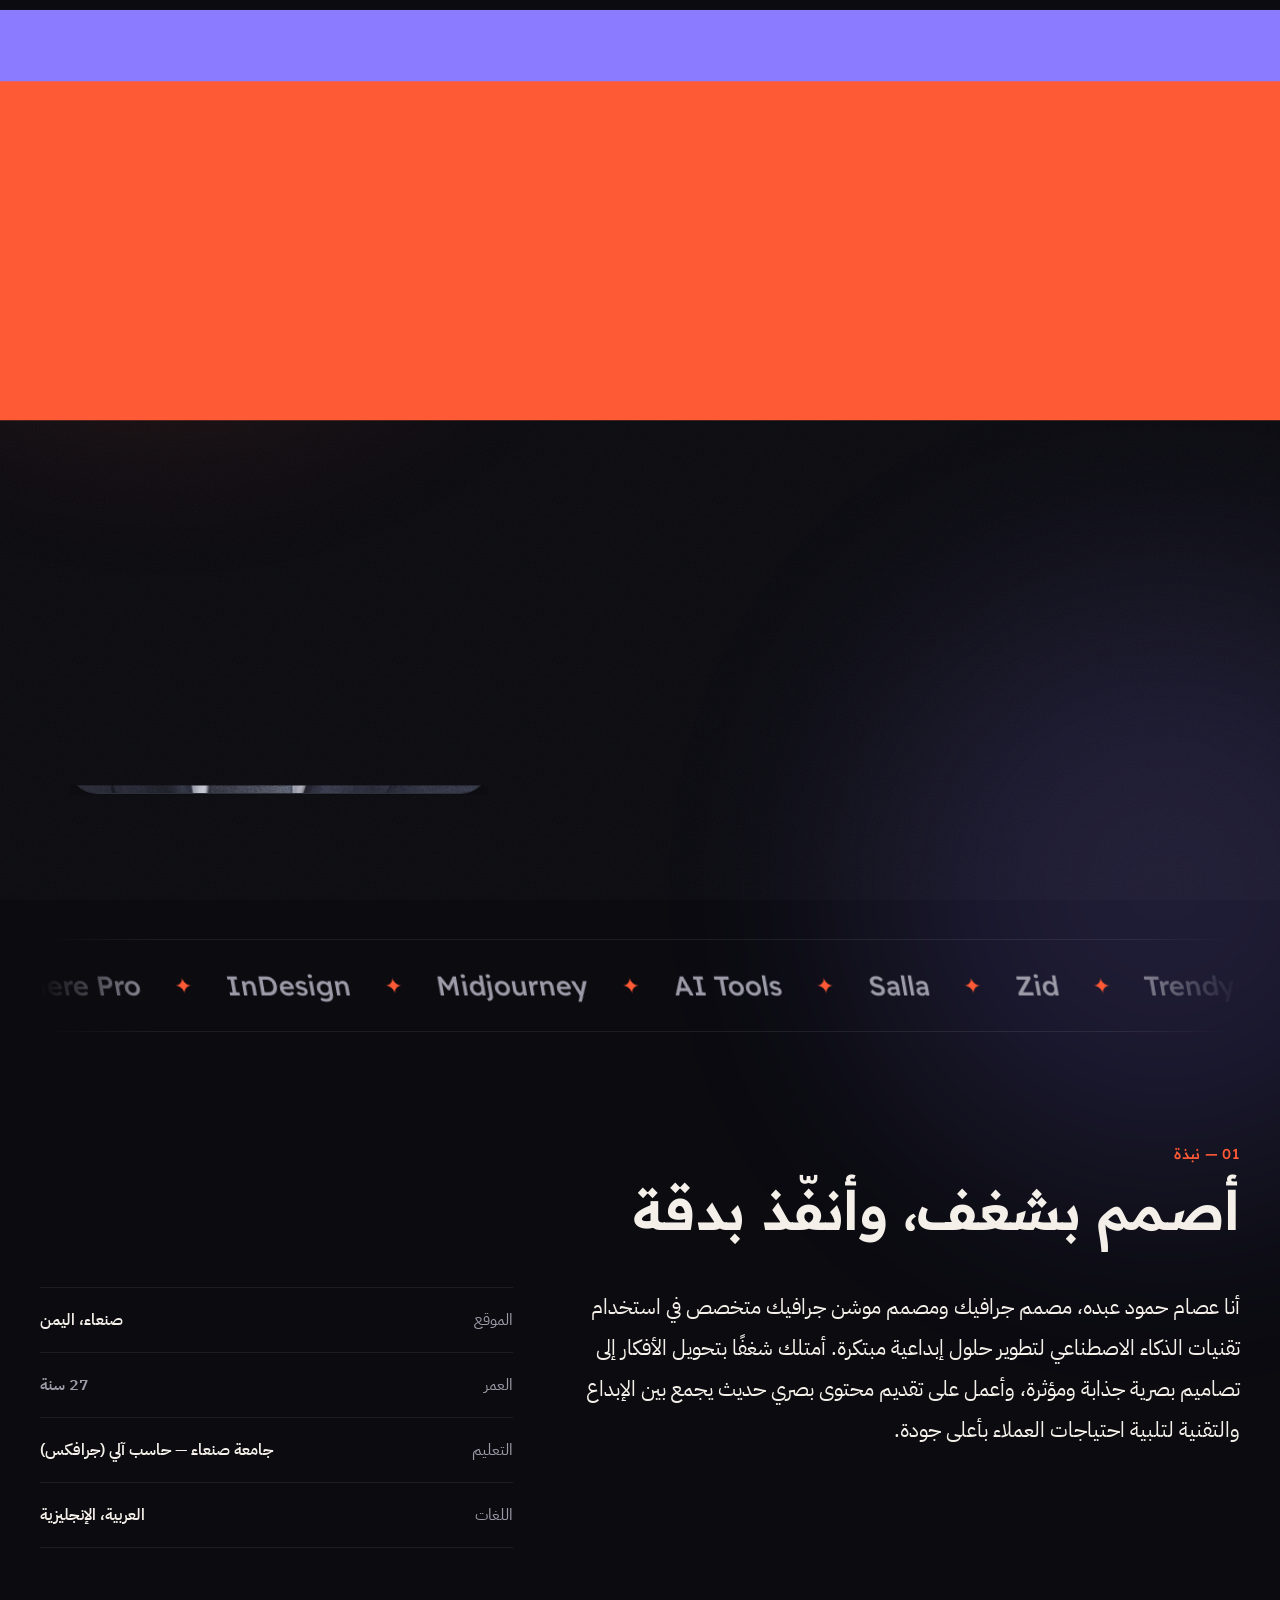
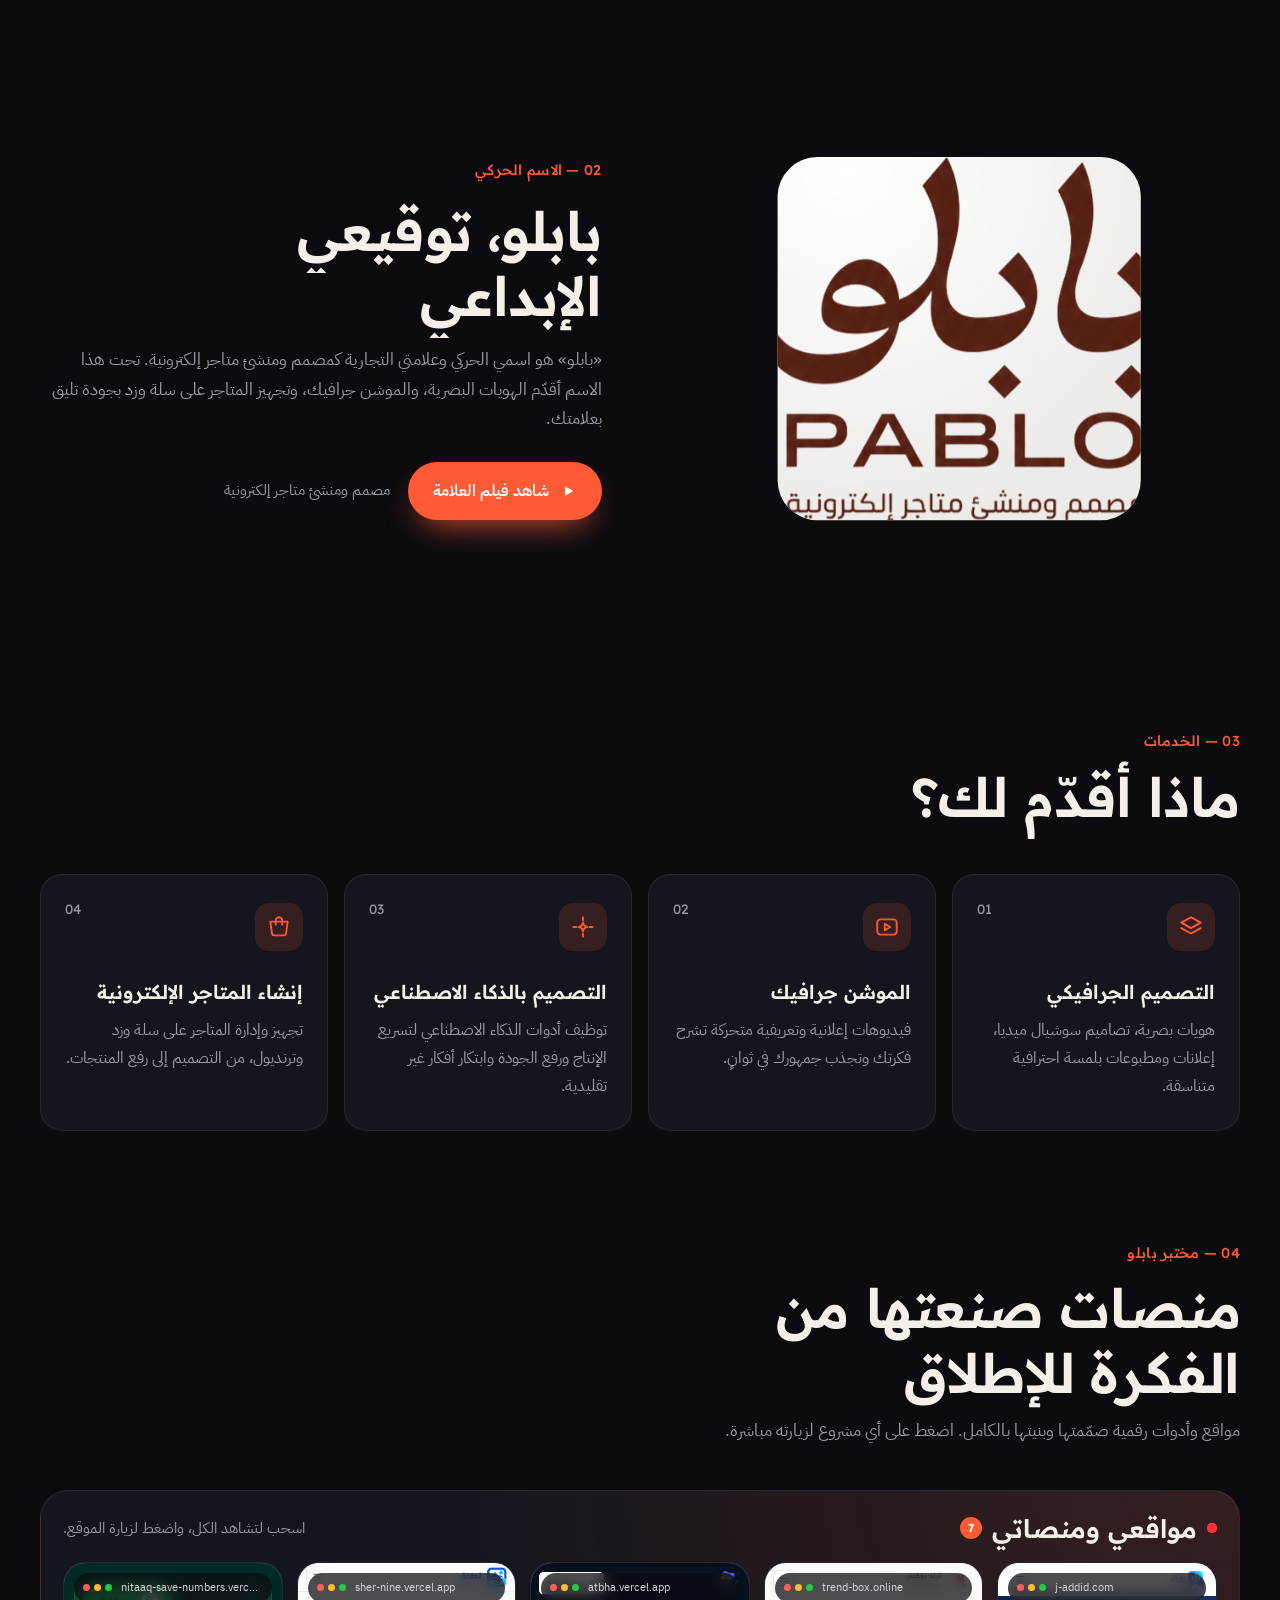
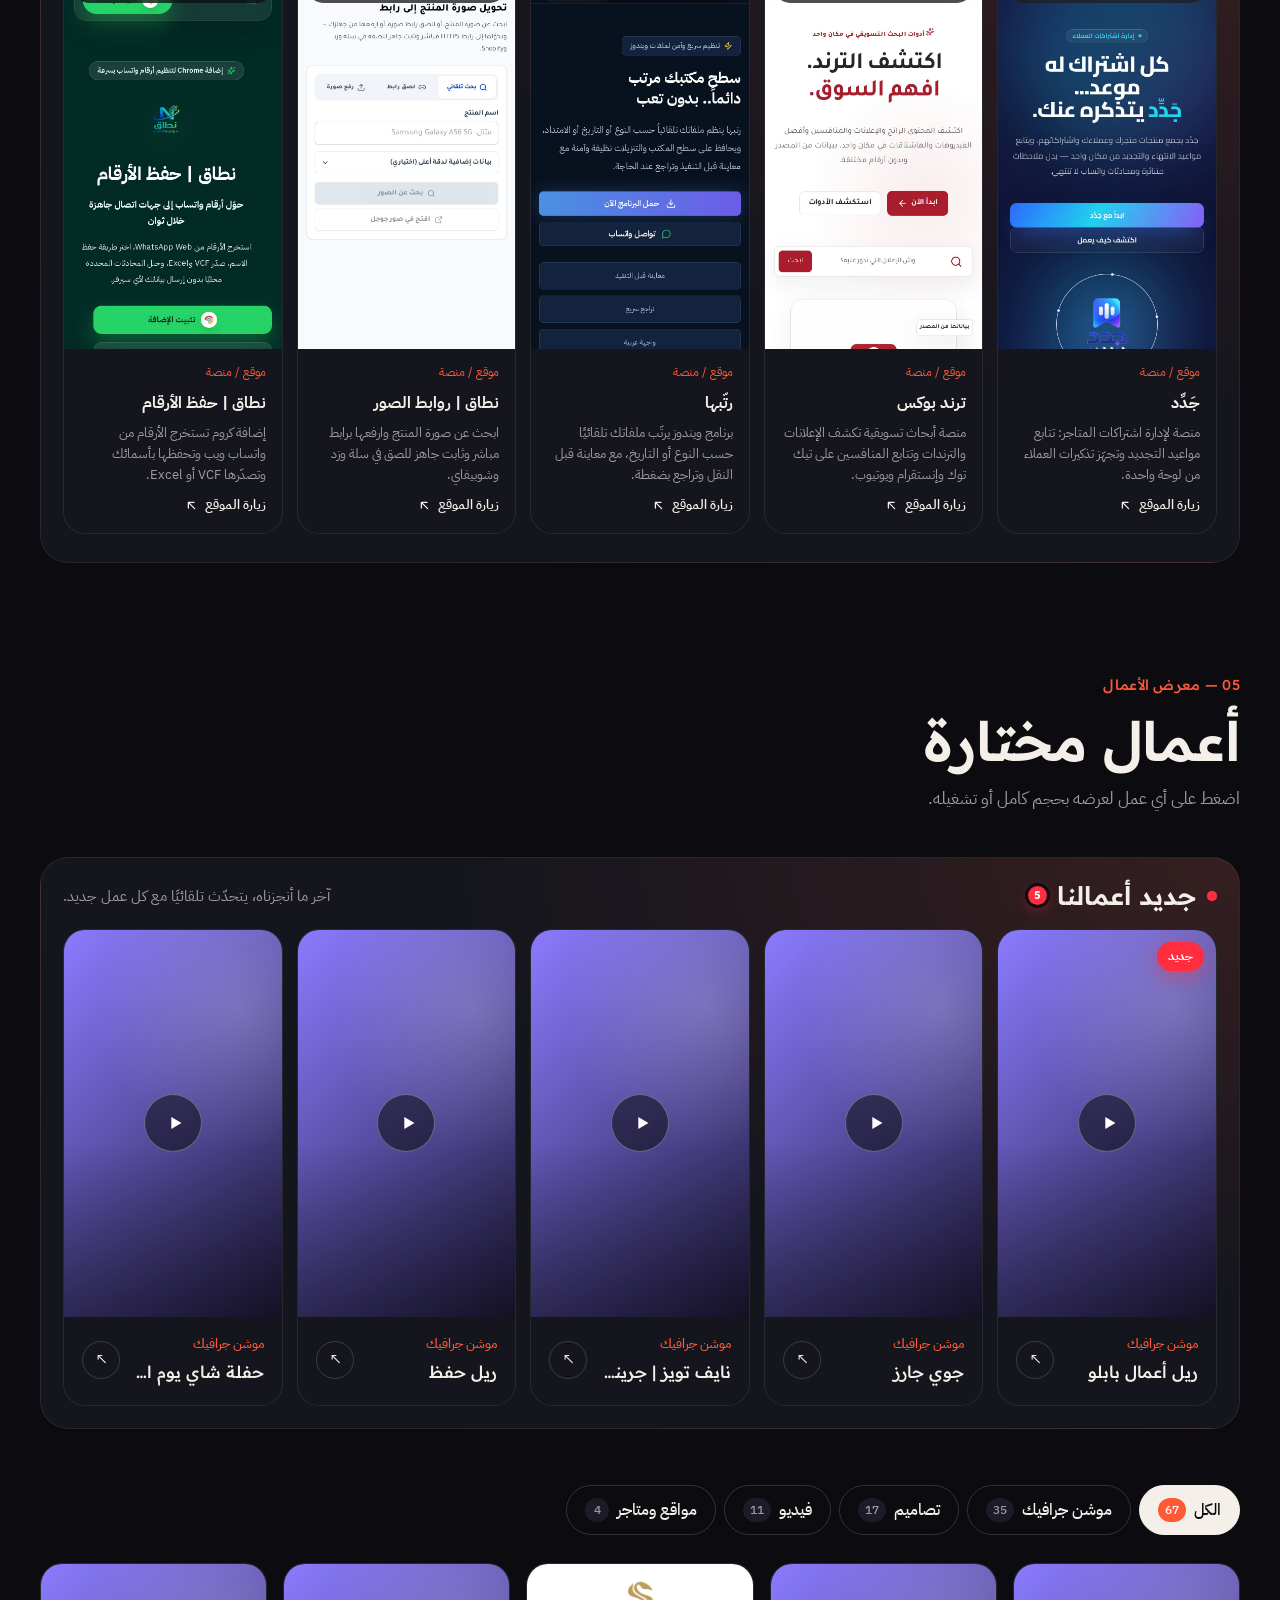
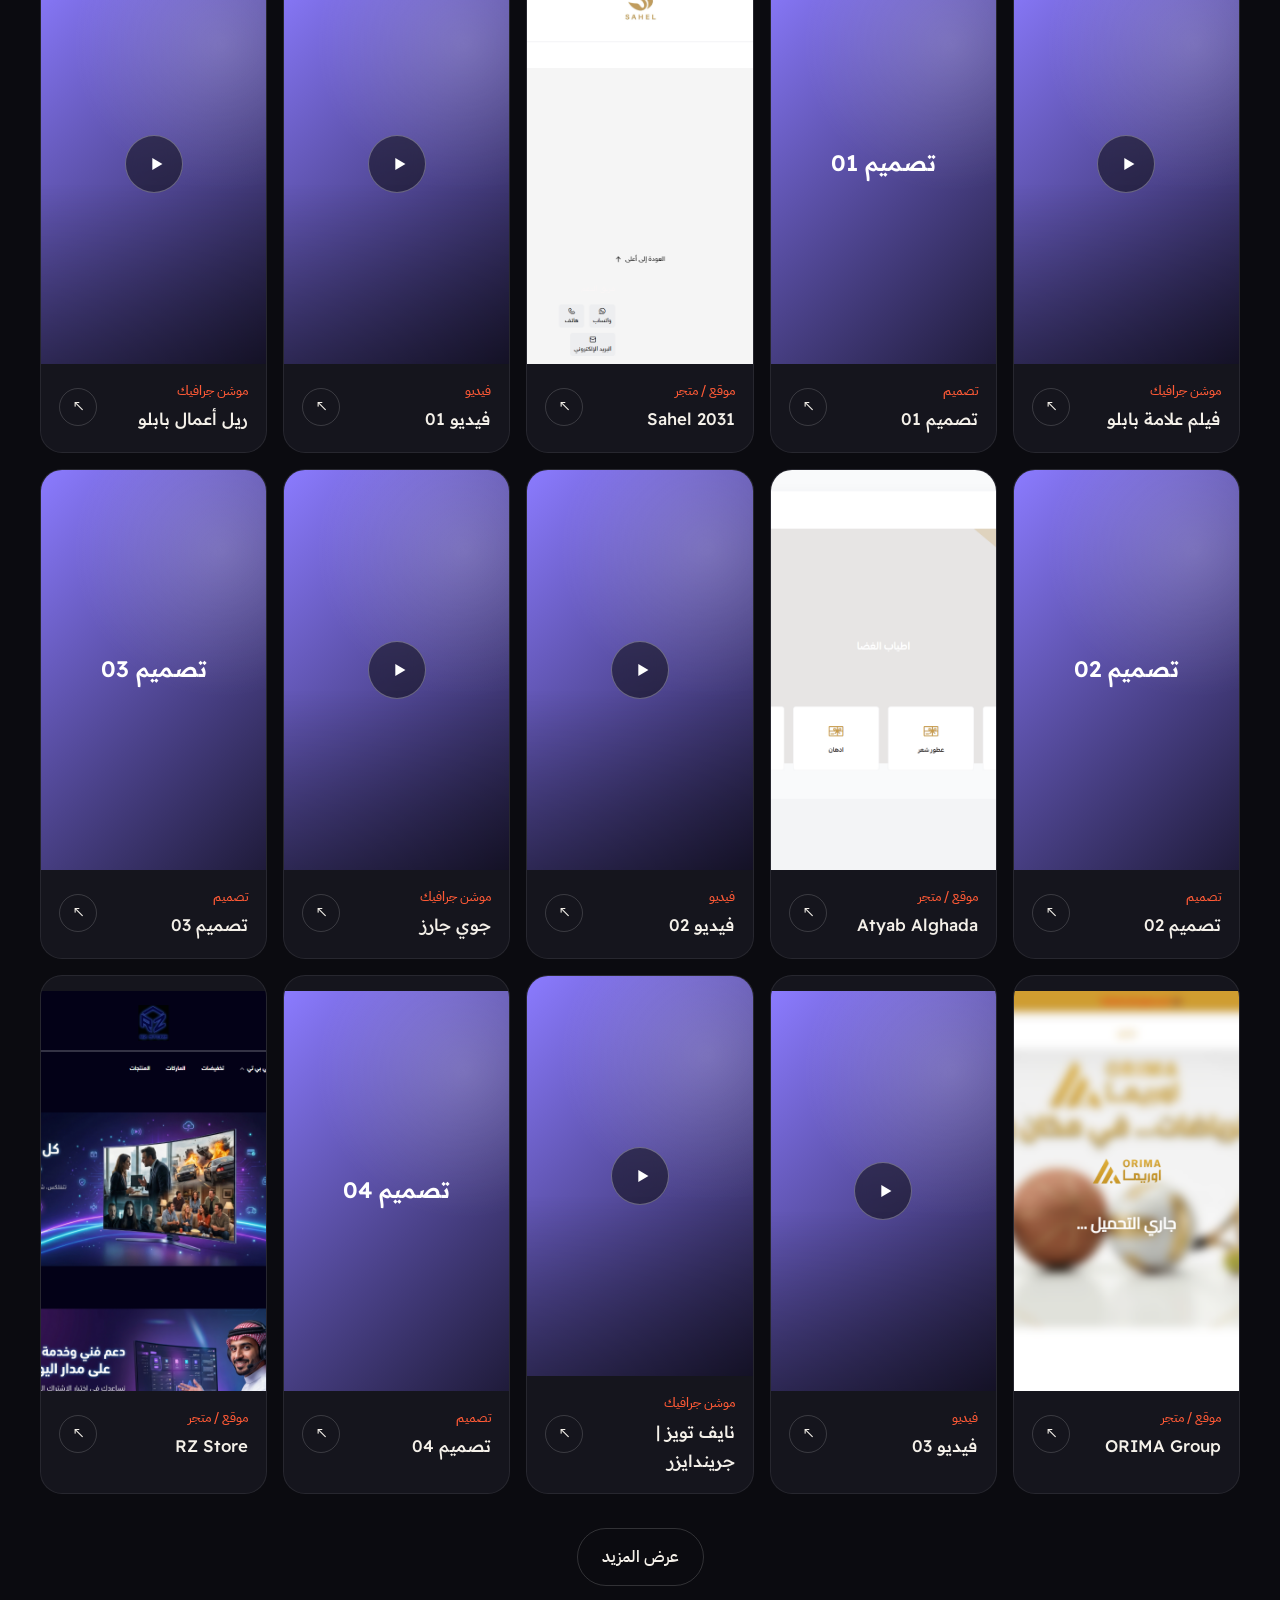
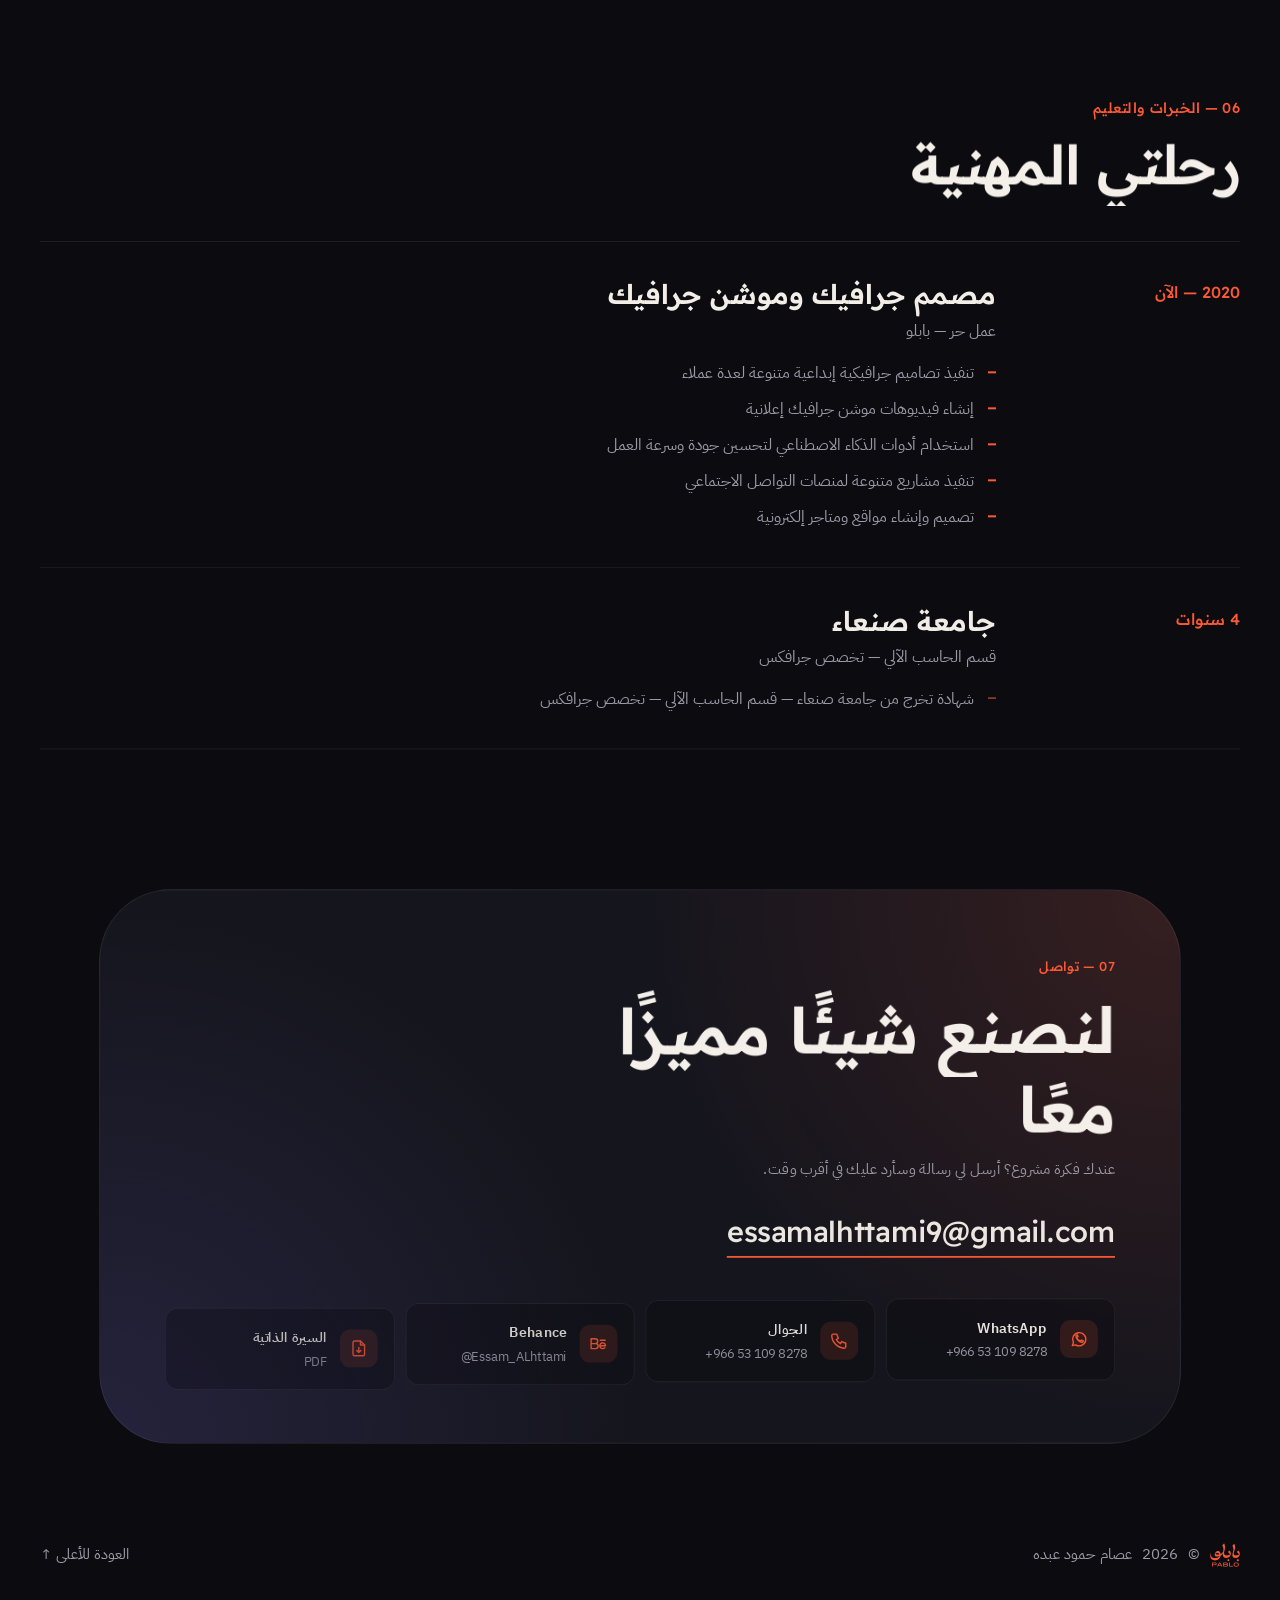
==== commit fea46875: "Add new Drive works: PABLO works reel Co-Authored-By: Claude Opus 5.5 <noreply@anthropic.com> Claude" ====
--- a/index.html
+++ b/index.html
@@ -158,11 +158,11 @@
             <dd data-i18n="stats.years">سنوات خبرة</dd>
           </div>
           <div>
-            <dt><span class="js-work-count" data-count-to="66">66</span>+</dt>
+            <dt><span class="js-work-count" data-count-to="67">67</span>+</dt>
             <dd data-i18n="stats.projects">عمل في المعرض</dd>
           </div>
           <div>
-            <dt><span class="js-motion-count" data-count-to="34">34</span>+</dt>
+            <dt><span class="js-motion-count" data-count-to="35">35</span>+</dt>
             <dd data-i18n="stats.motion">فيديو موشن جرافيك</dd>
           </div>
         </dl>
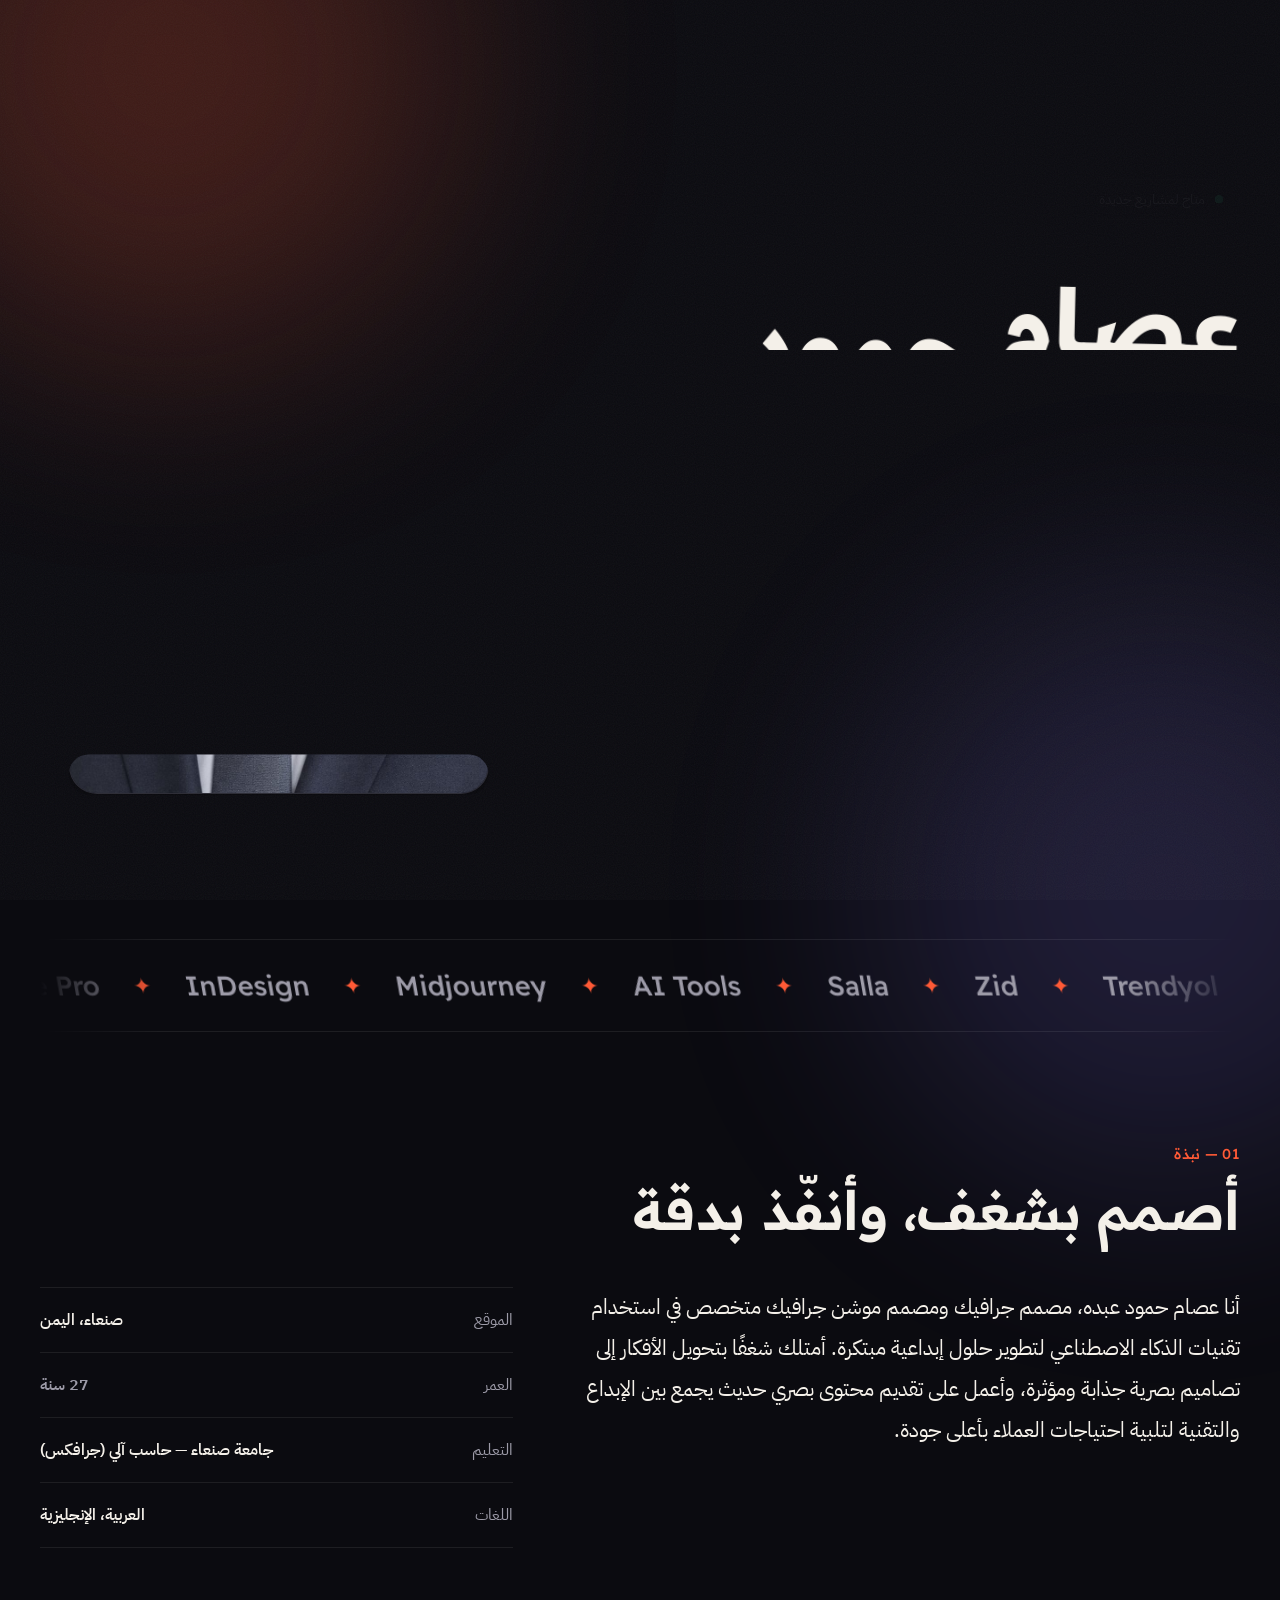
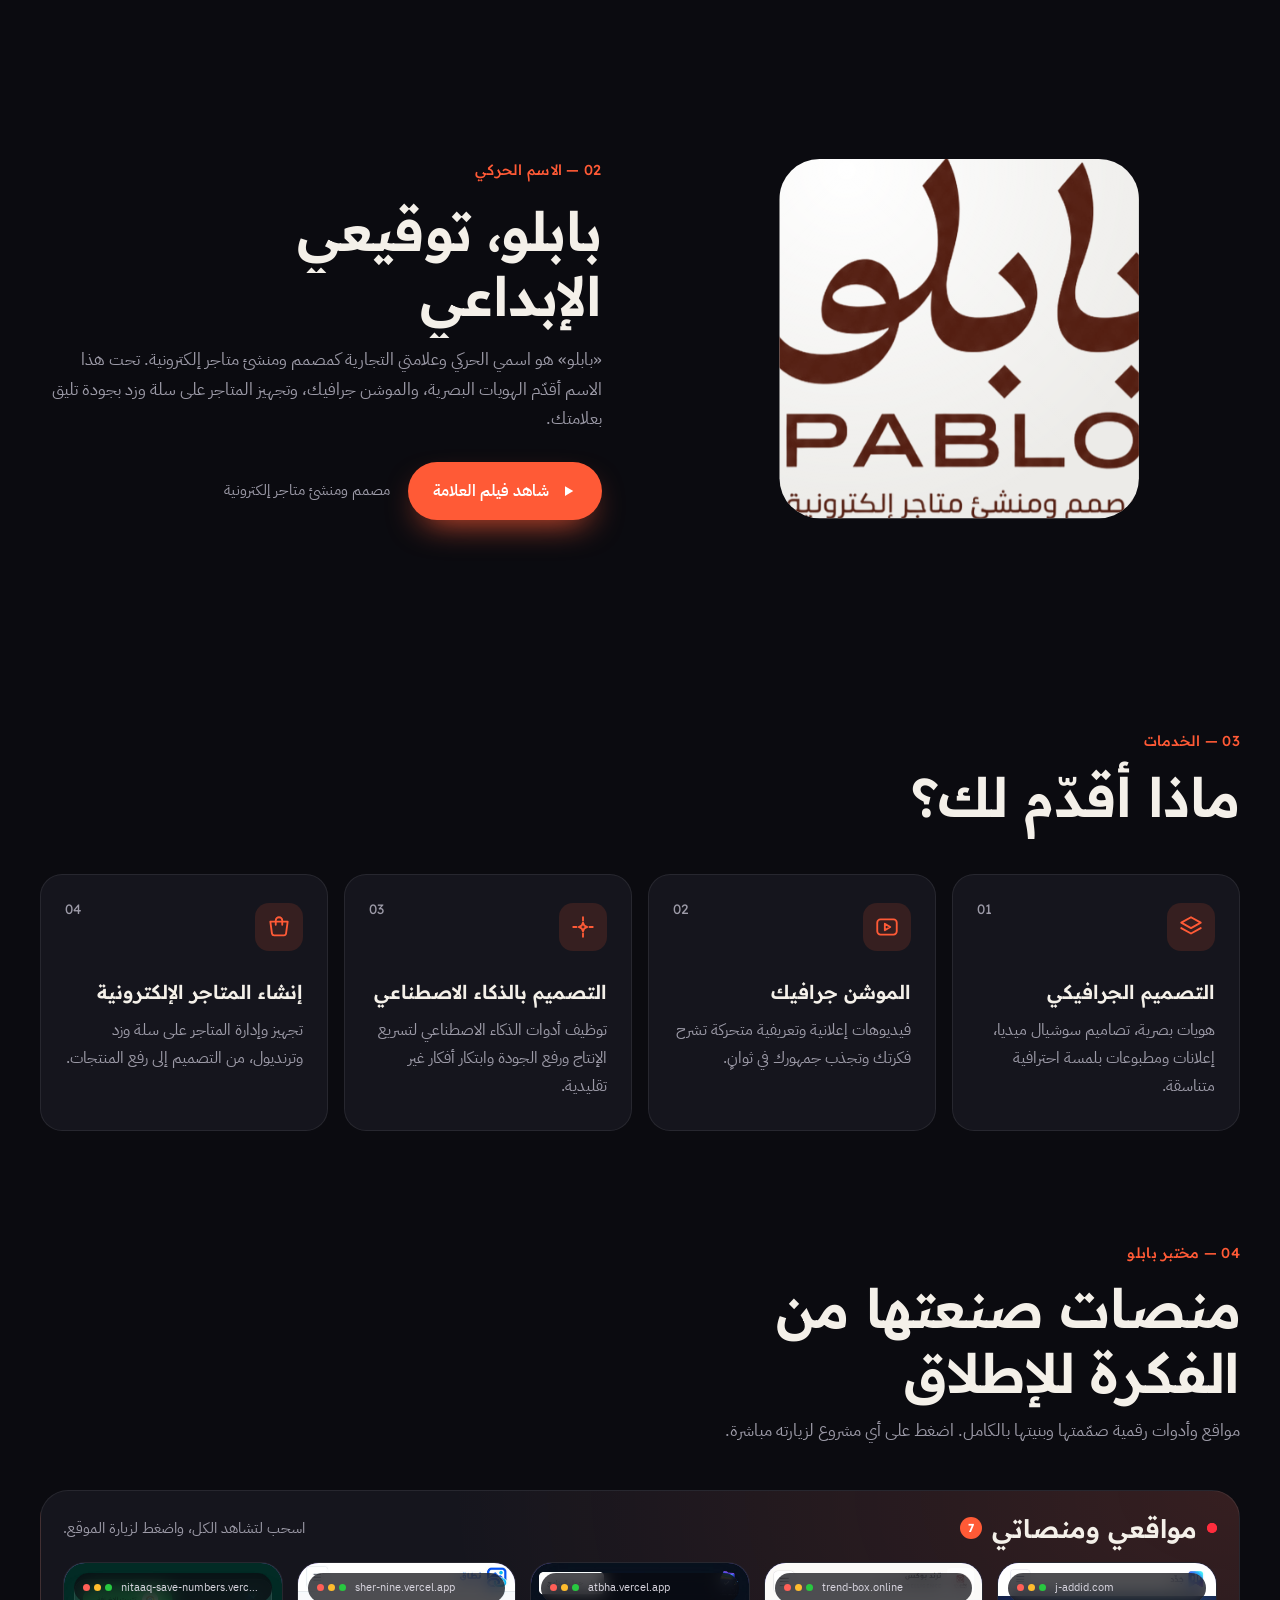
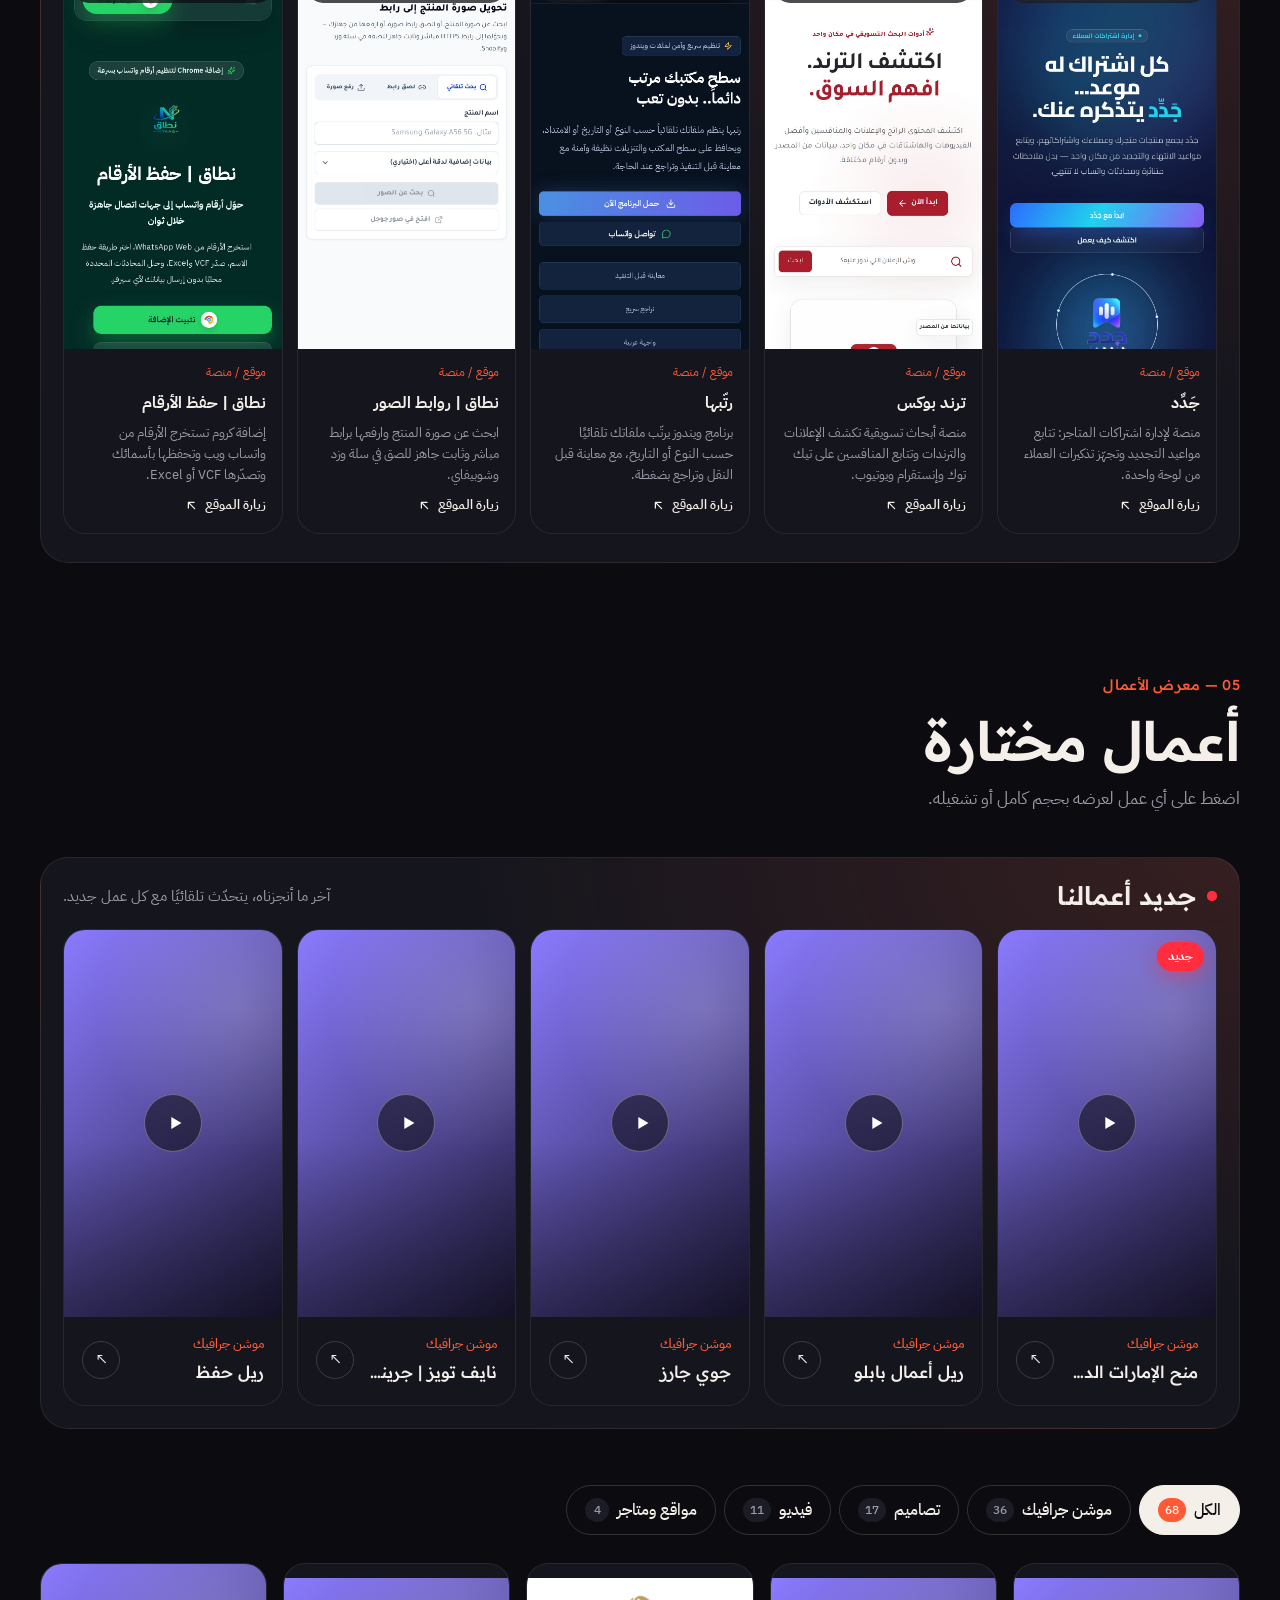
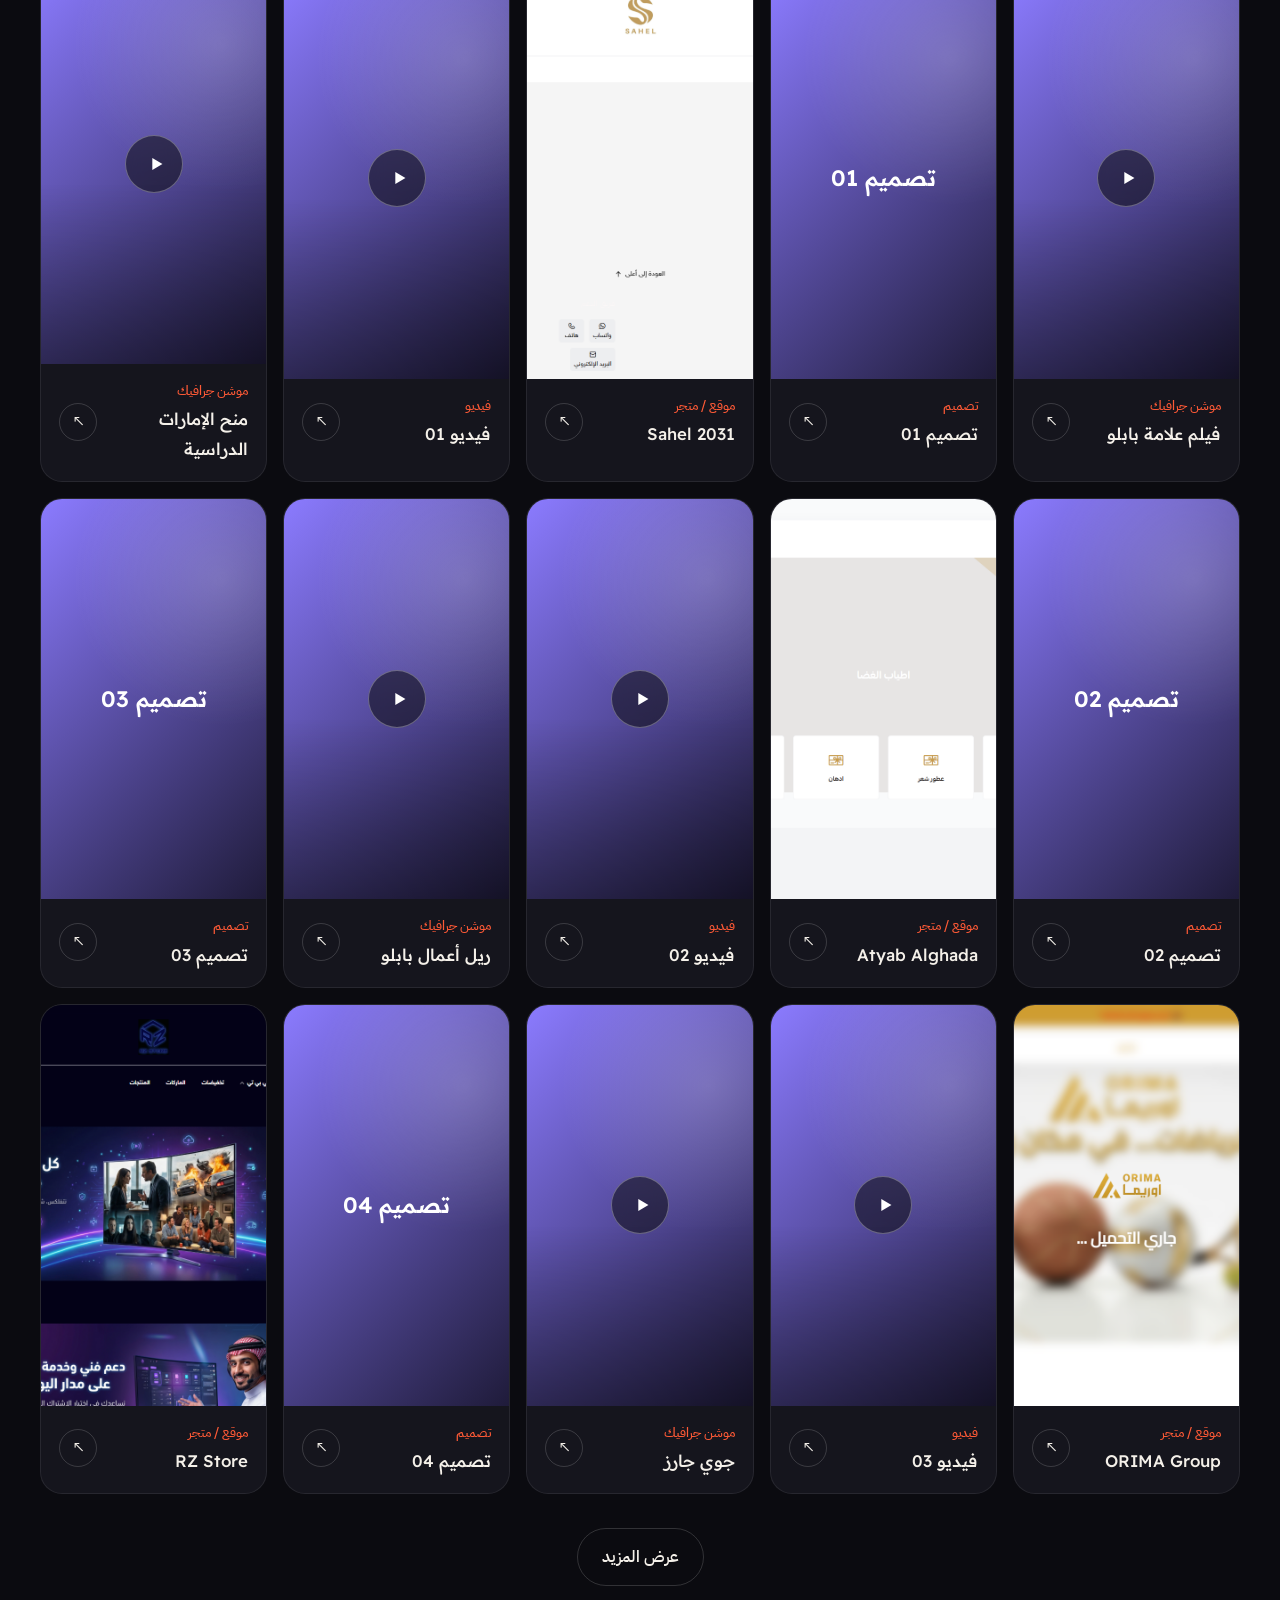
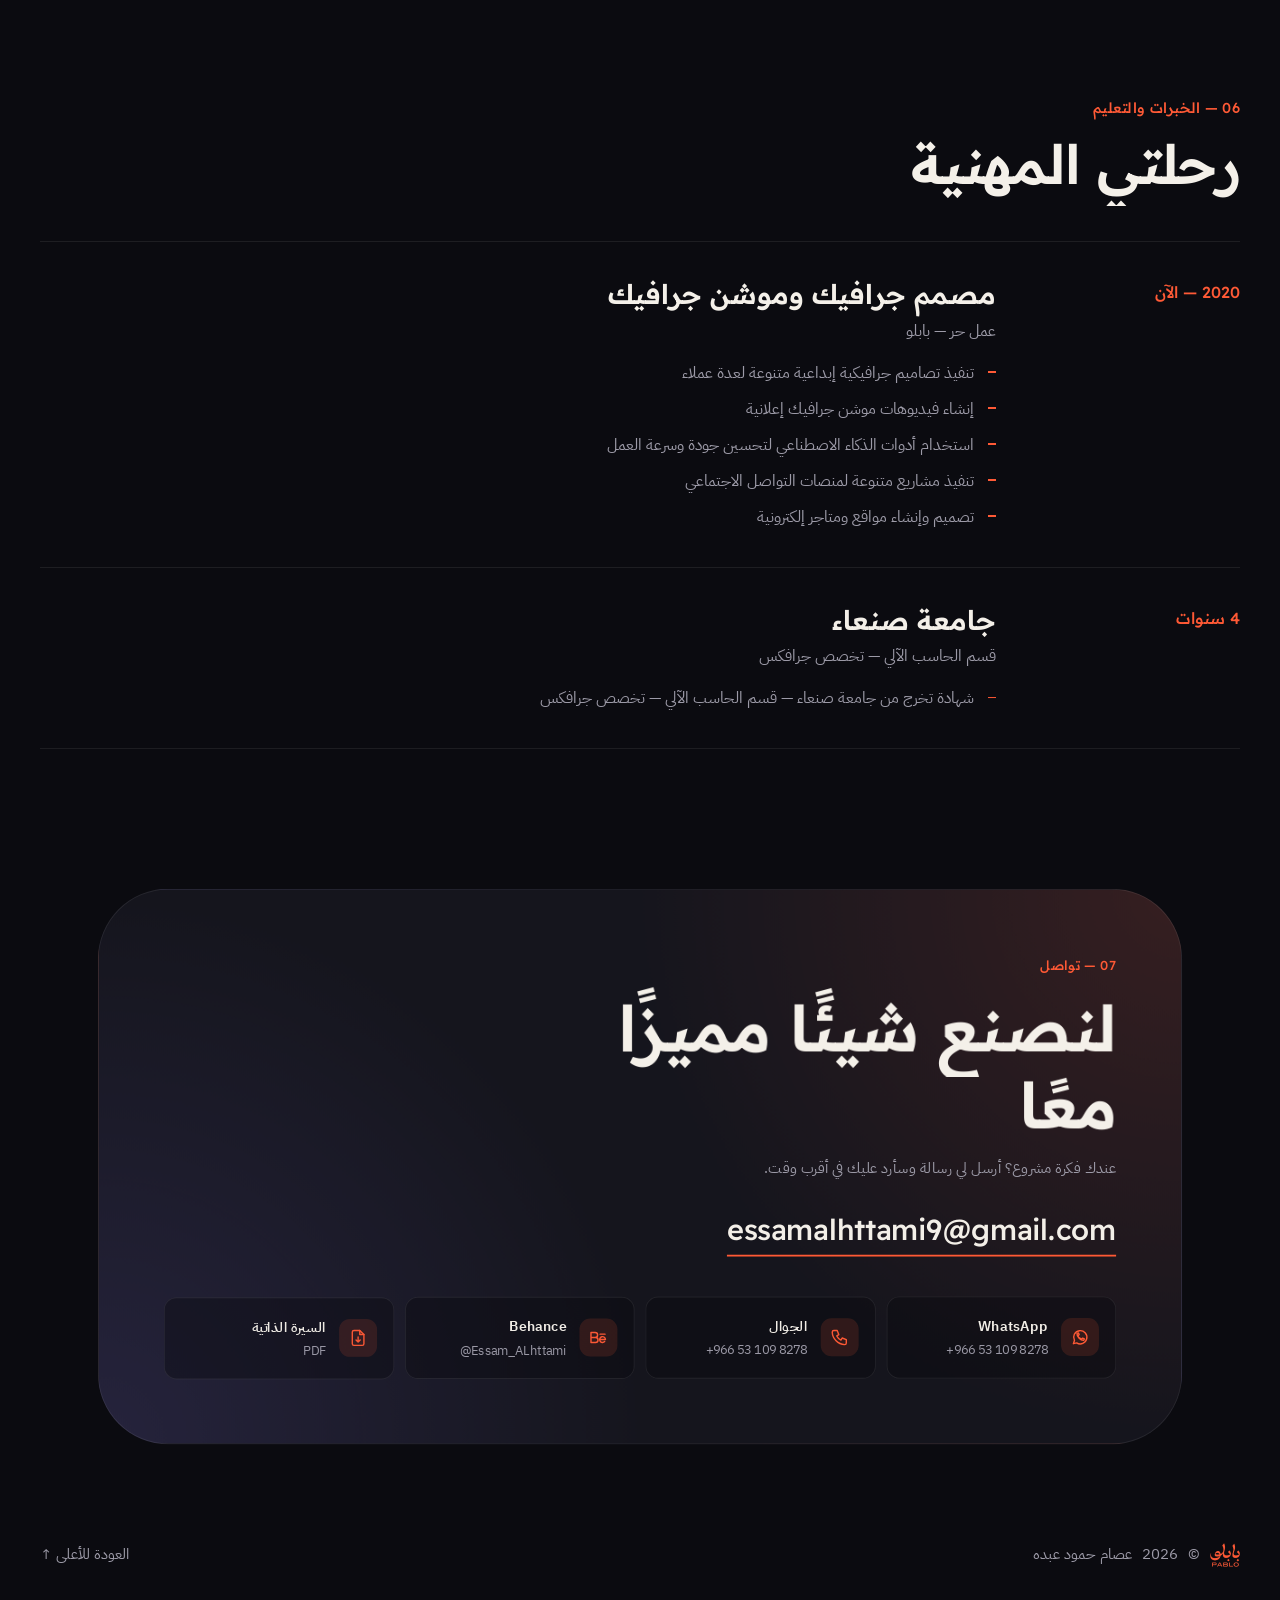
==== commit 64ef658a: "Add new Drive works: UAE Scholarships reel Co-Authored-By: Claude Opus 5.5 <noreply@anthropic.com> C" ====
--- a/index.html
+++ b/index.html
@@ -158,11 +158,11 @@
             <dd data-i18n="stats.years">سنوات خبرة</dd>
           </div>
           <div>
-            <dt><span class="js-work-count" data-count-to="67">67</span>+</dt>
+            <dt><span class="js-work-count" data-count-to="68">68</span>+</dt>
             <dd data-i18n="stats.projects">عمل في المعرض</dd>
           </div>
           <div>
-            <dt><span class="js-motion-count" data-count-to="35">35</span>+</dt>
+            <dt><span class="js-motion-count" data-count-to="36">36</span>+</dt>
             <dd data-i18n="stats.motion">فيديو موشن جرافيك</dd>
           </div>
         </dl>
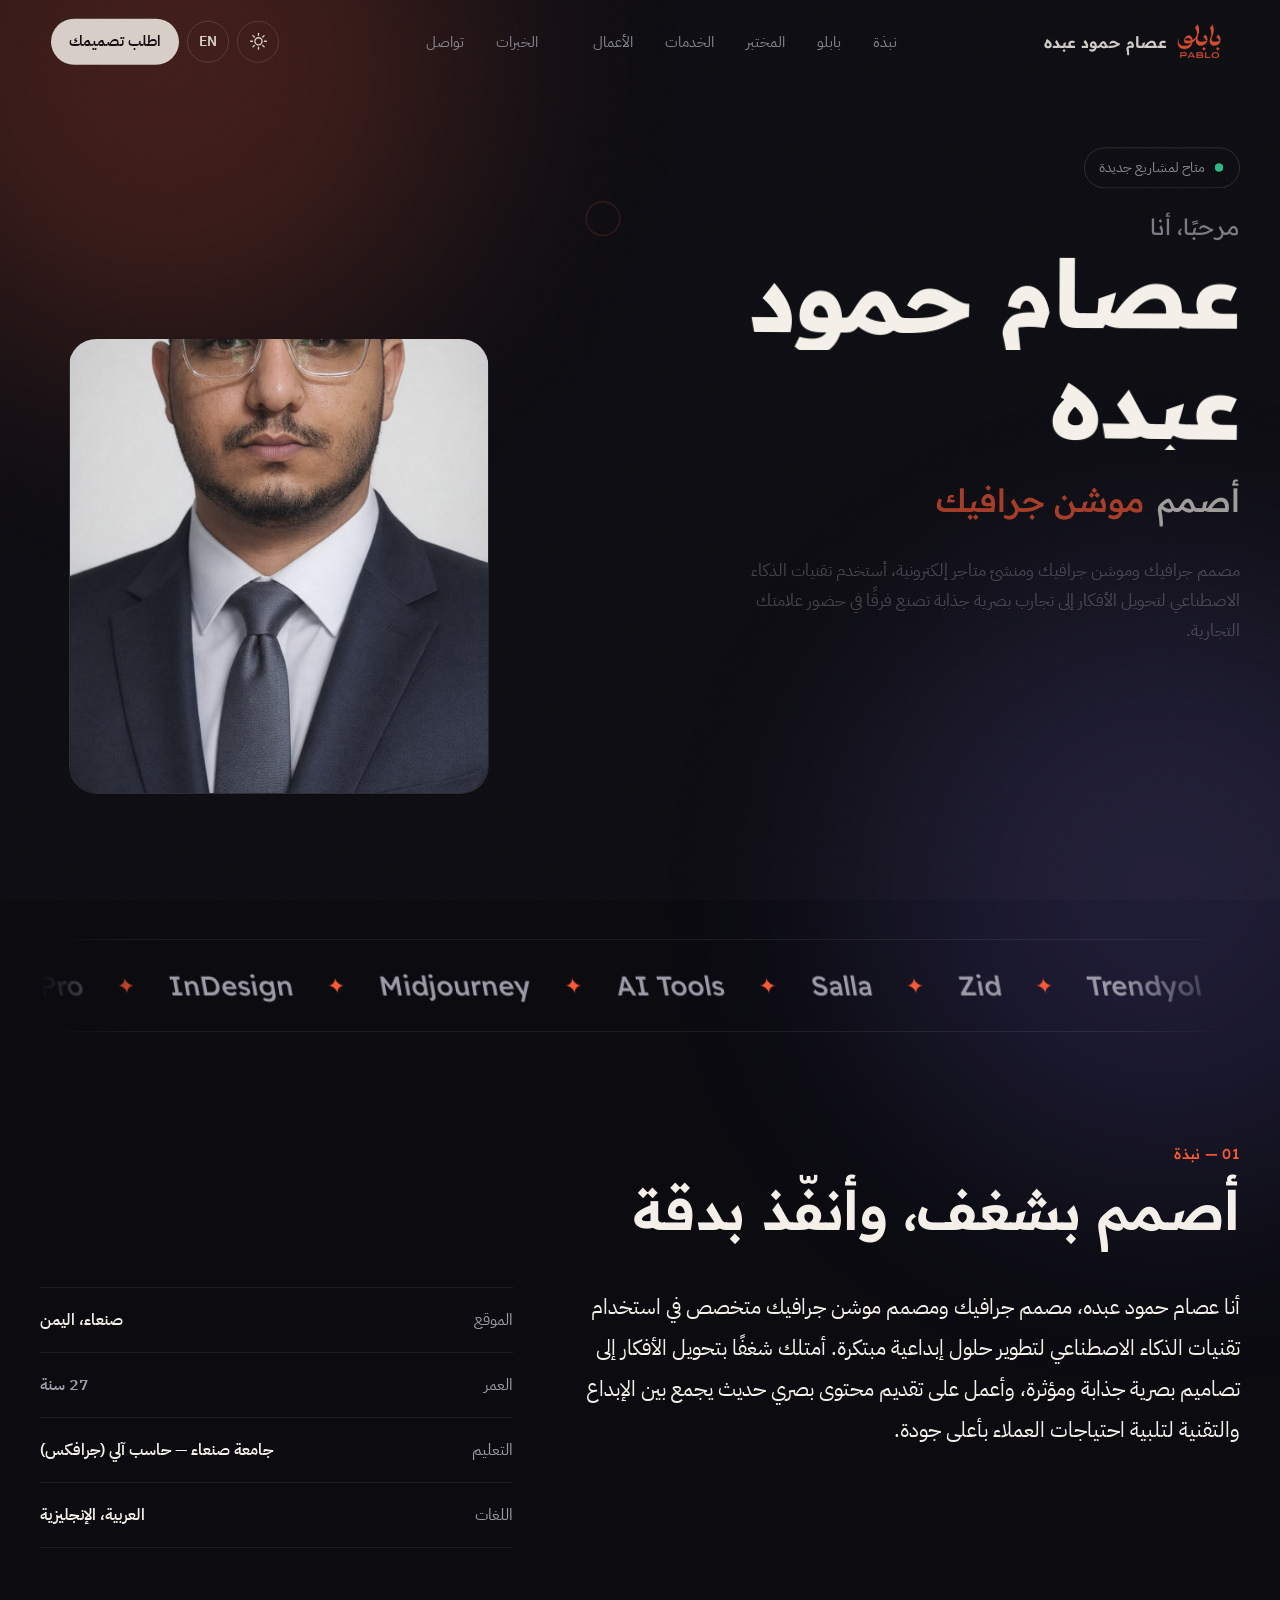
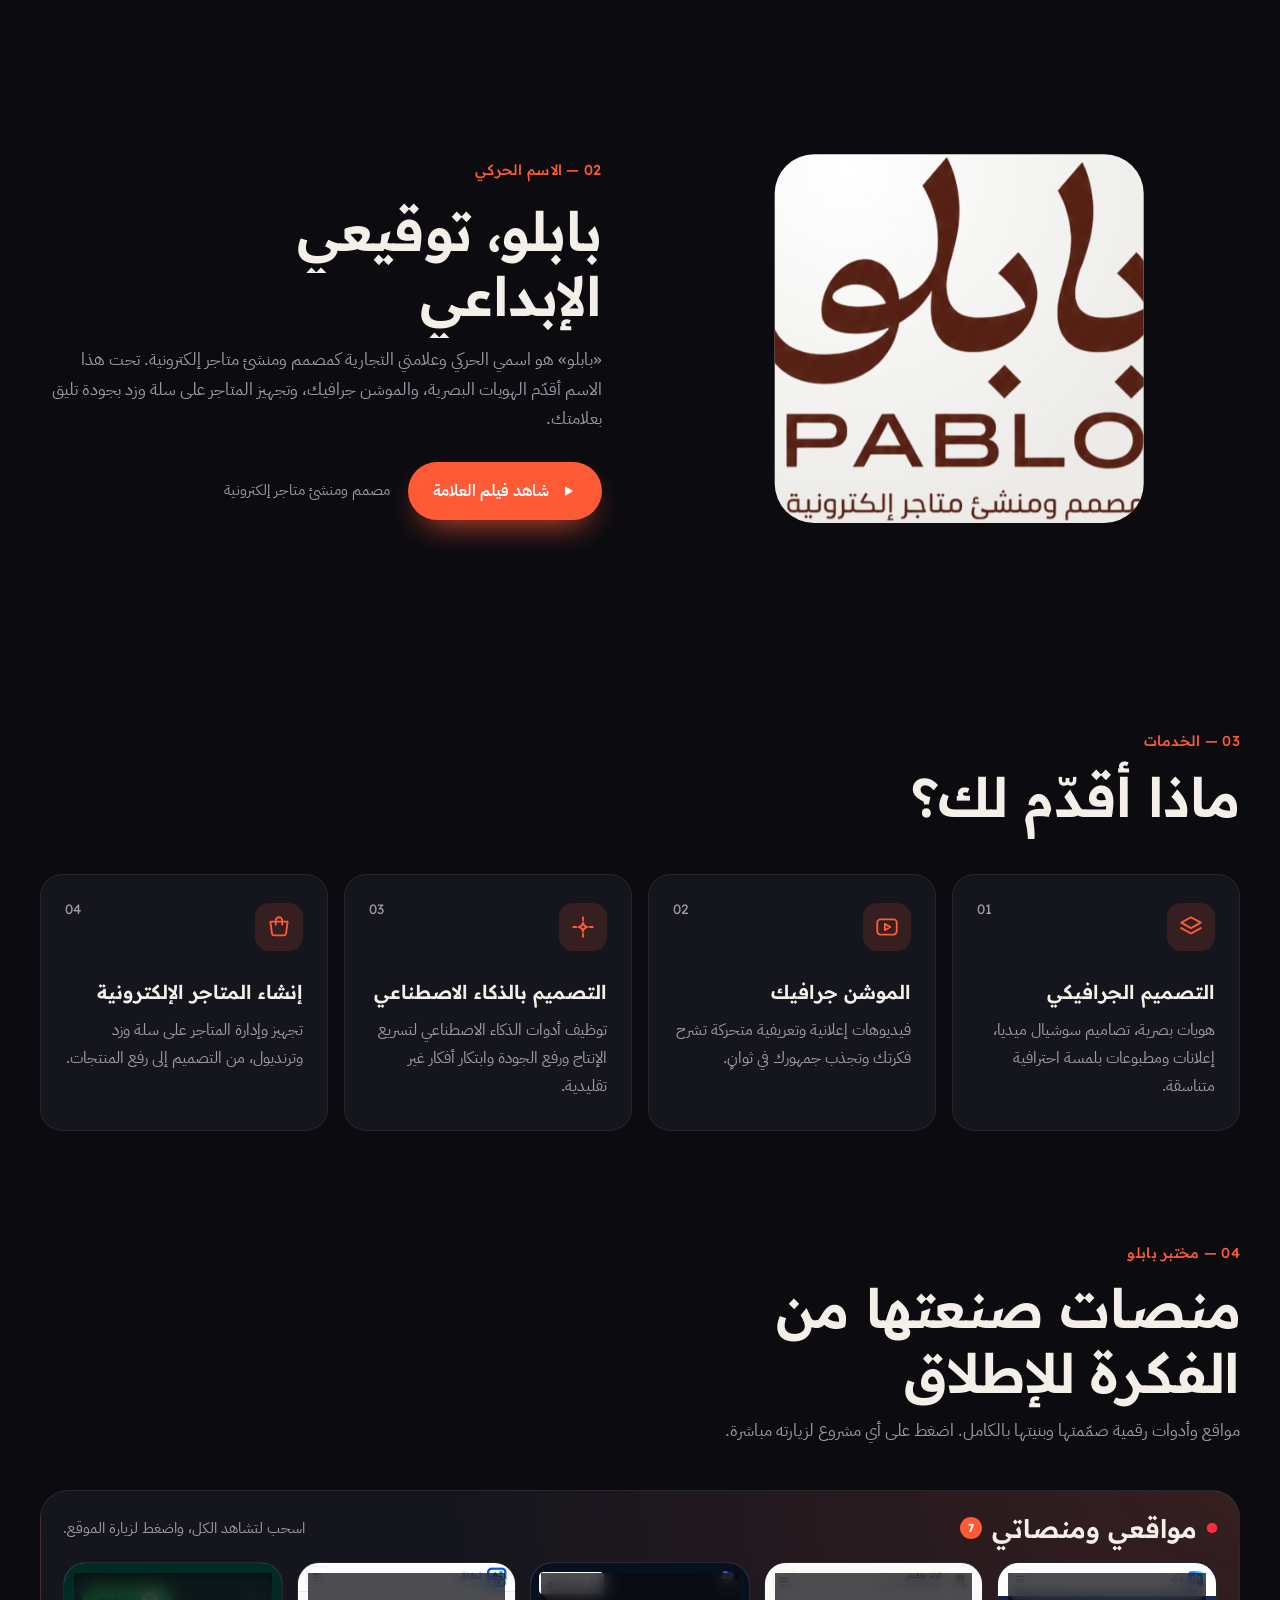
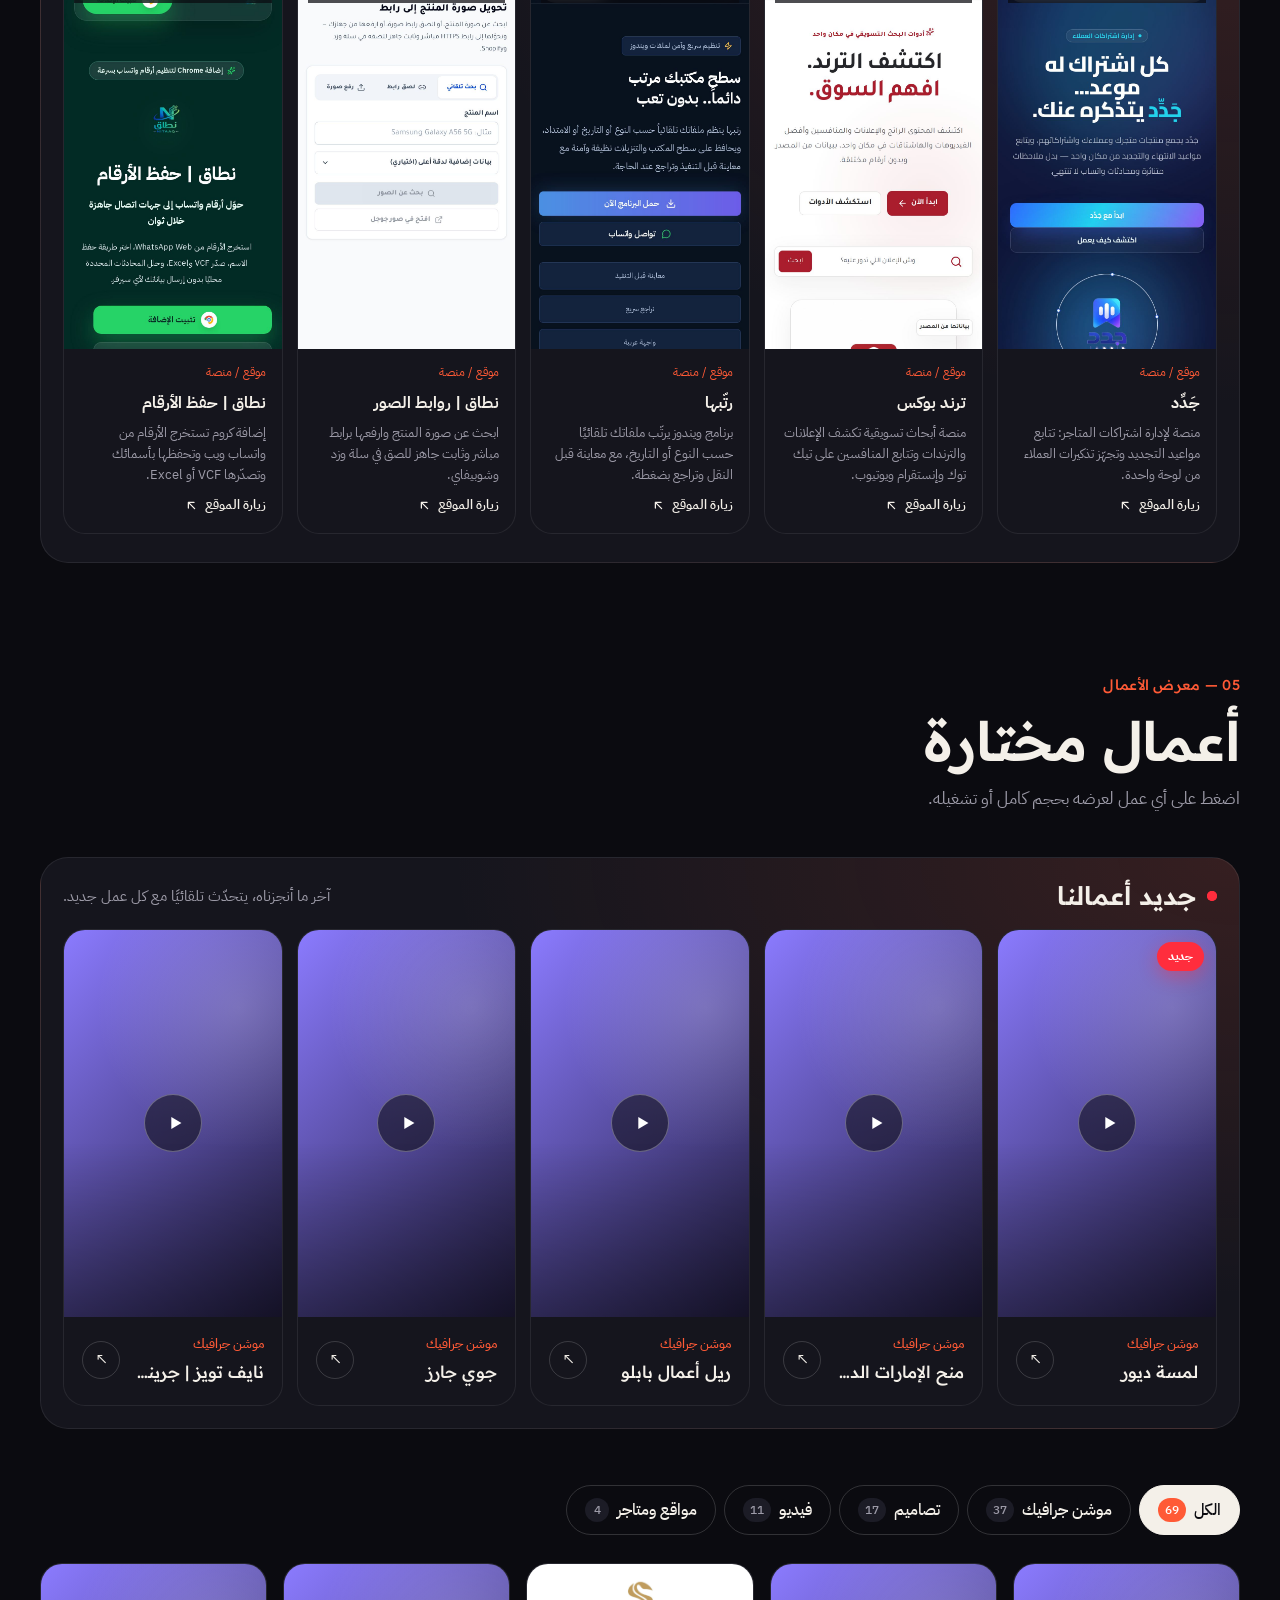
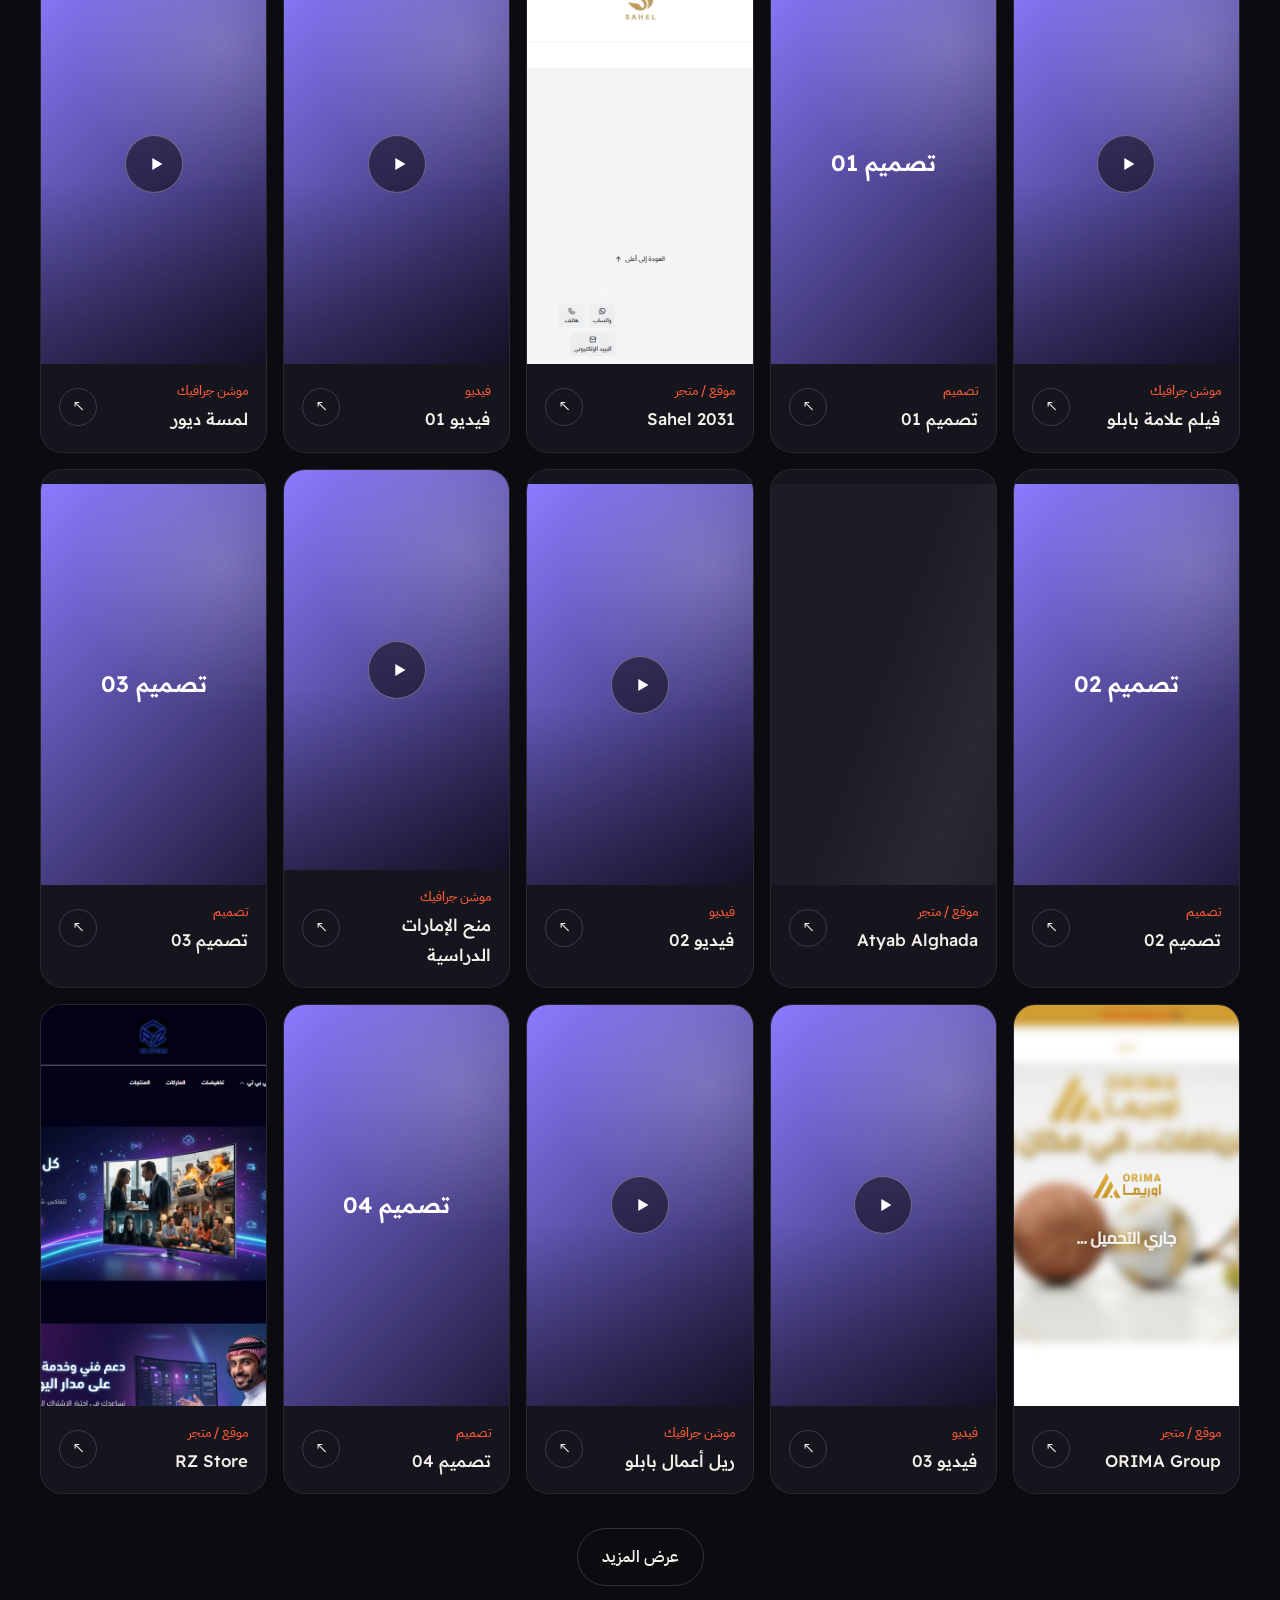
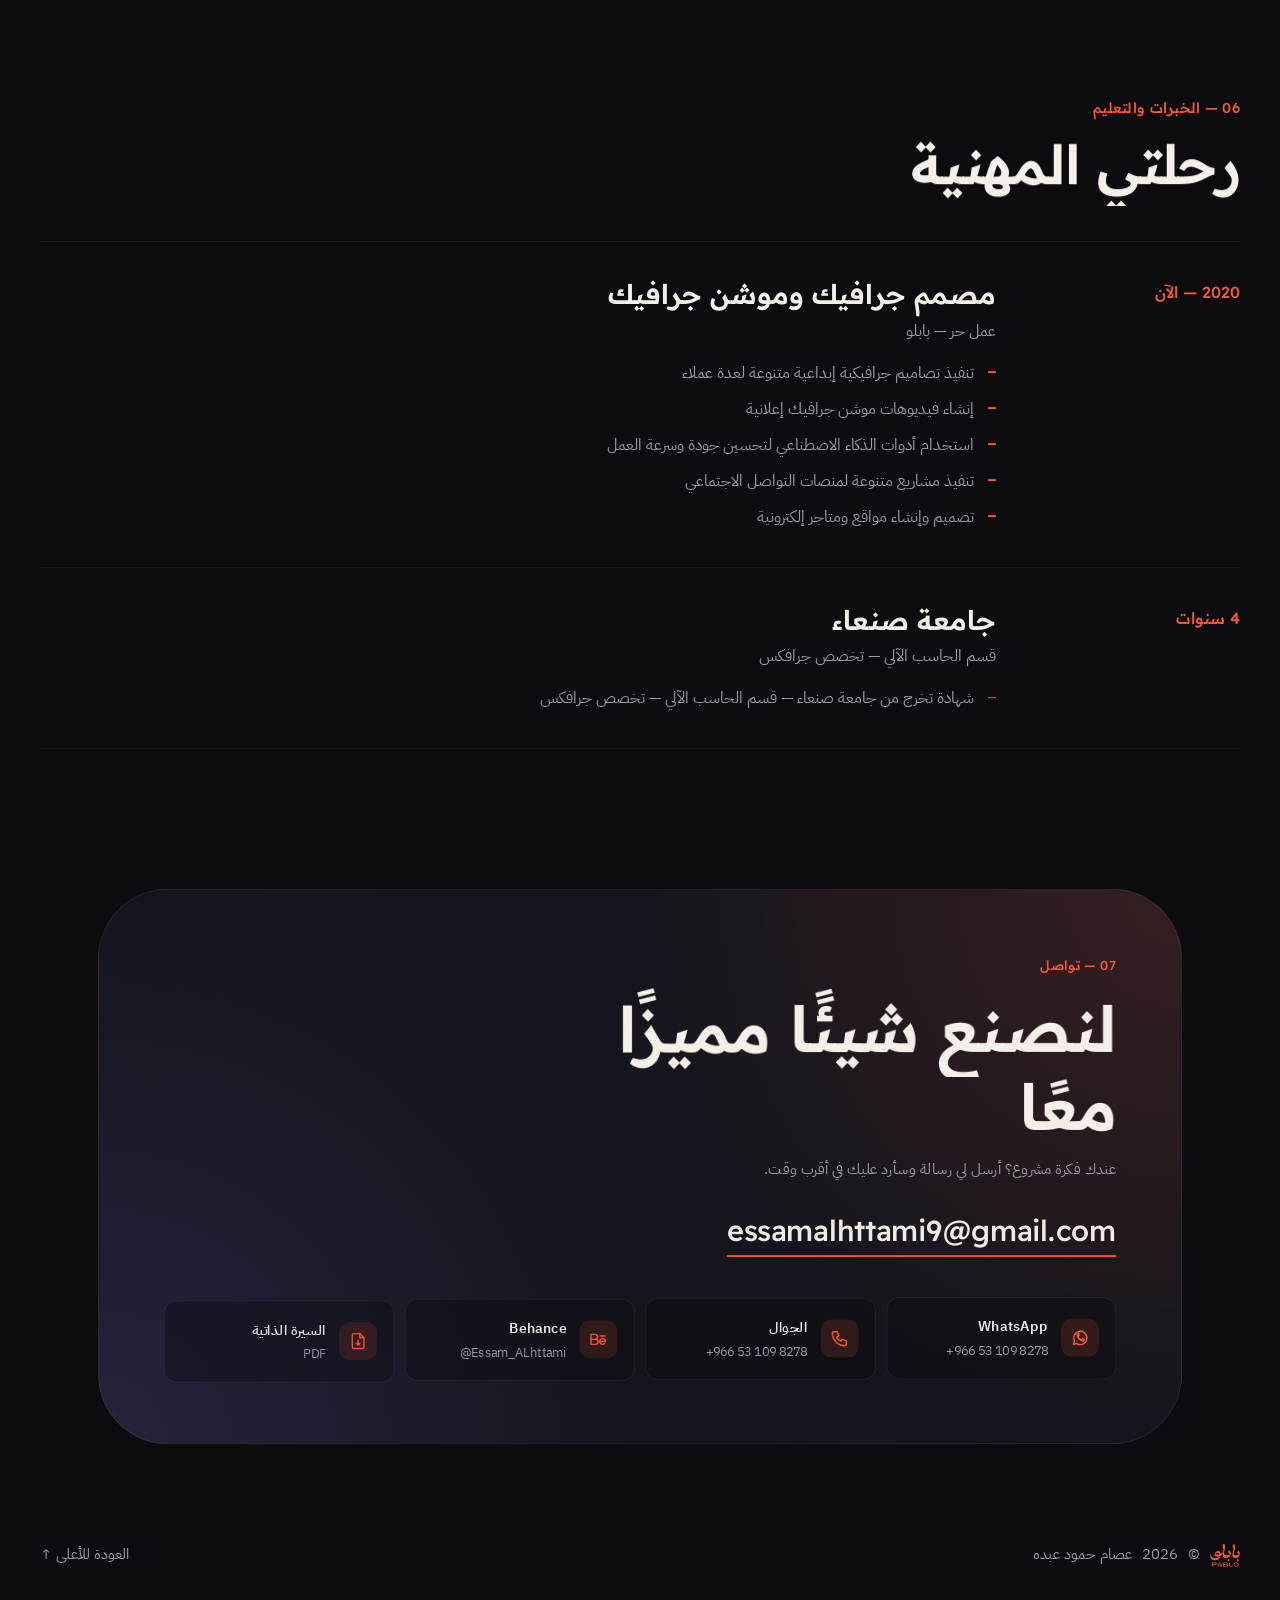
==== commit 26a73bd9: "Add new Drive works: Lamsat Dior reel Co-Authored-By: Claude Opus 5.5 <noreply@anthropic.com> Claude" ====
--- a/index.html
+++ b/index.html
@@ -158,11 +158,11 @@
             <dd data-i18n="stats.years">سنوات خبرة</dd>
           </div>
           <div>
-            <dt><span class="js-work-count" data-count-to="68">68</span>+</dt>
+            <dt><span class="js-work-count" data-count-to="69">69</span>+</dt>
             <dd data-i18n="stats.projects">عمل في المعرض</dd>
           </div>
           <div>
-            <dt><span class="js-motion-count" data-count-to="36">36</span>+</dt>
+            <dt><span class="js-motion-count" data-count-to="37">37</span>+</dt>
             <dd data-i18n="stats.motion">فيديو موشن جرافيك</dd>
           </div>
         </dl>
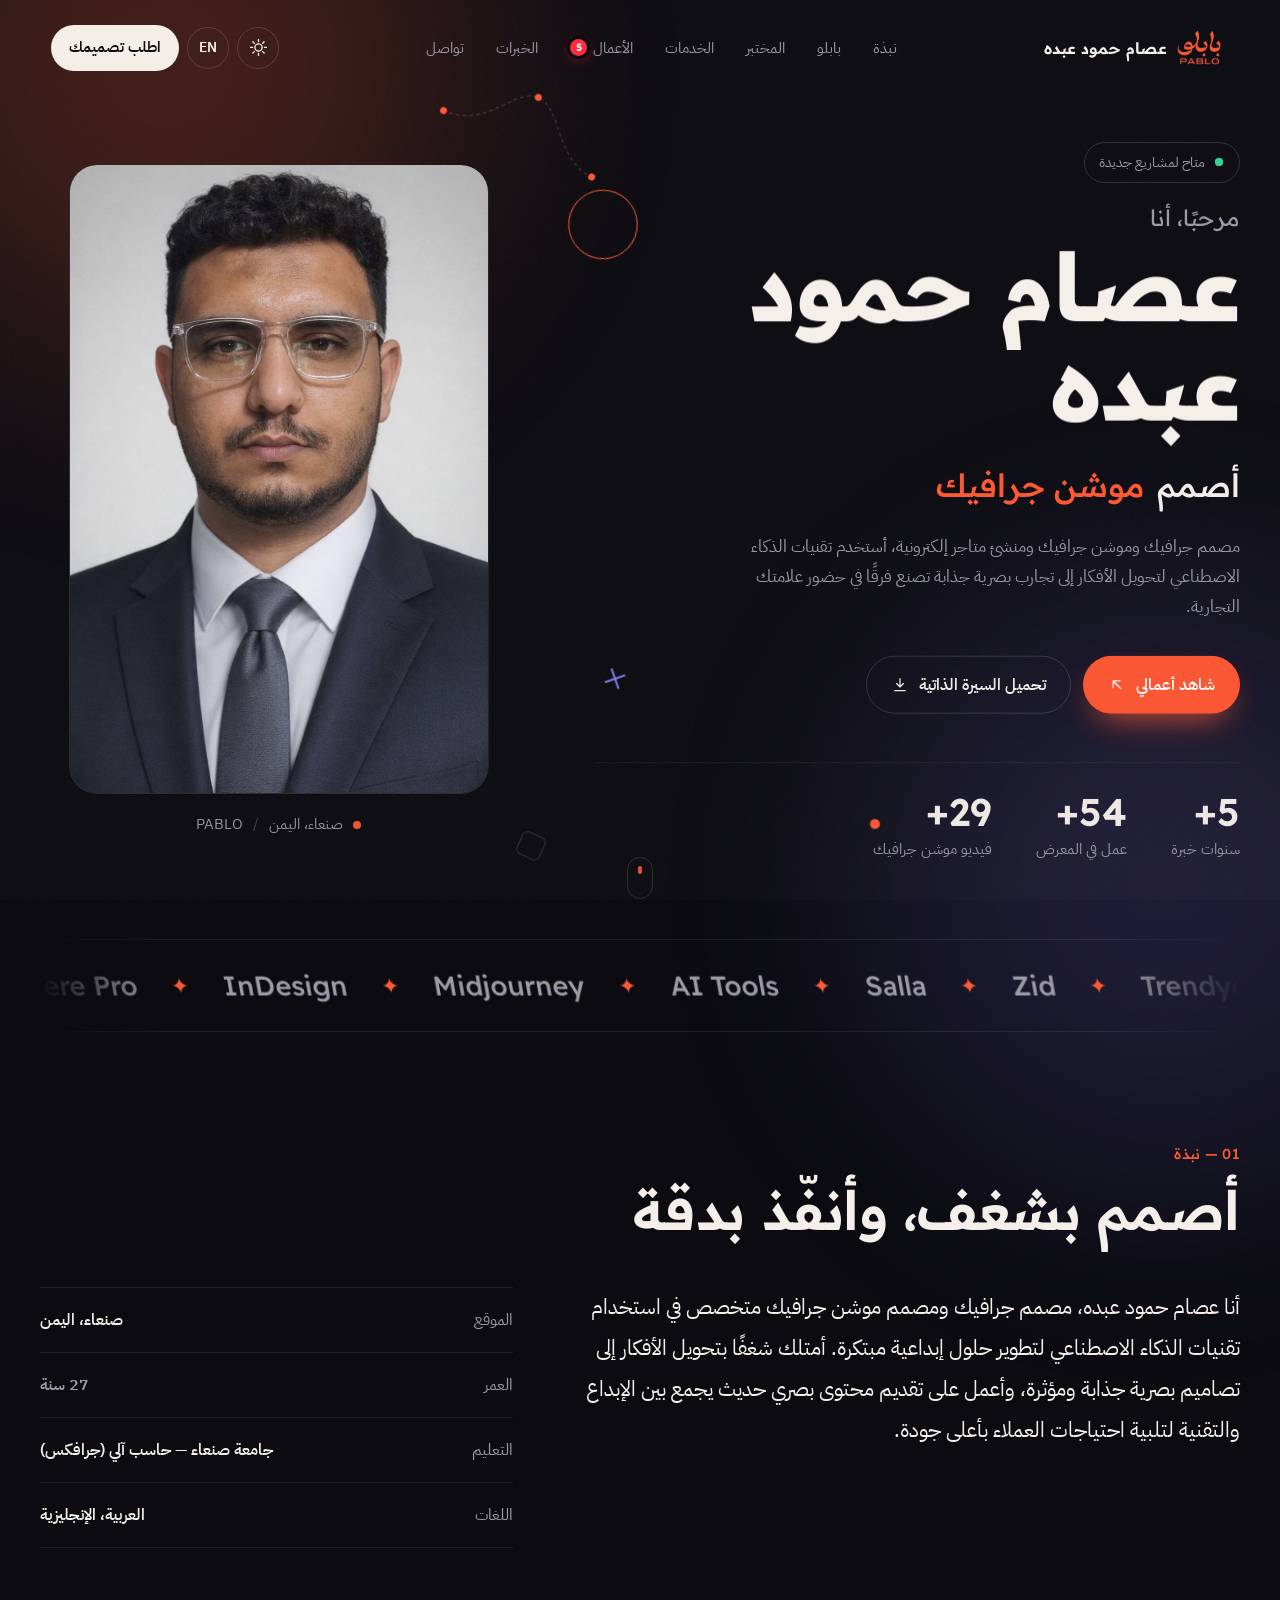
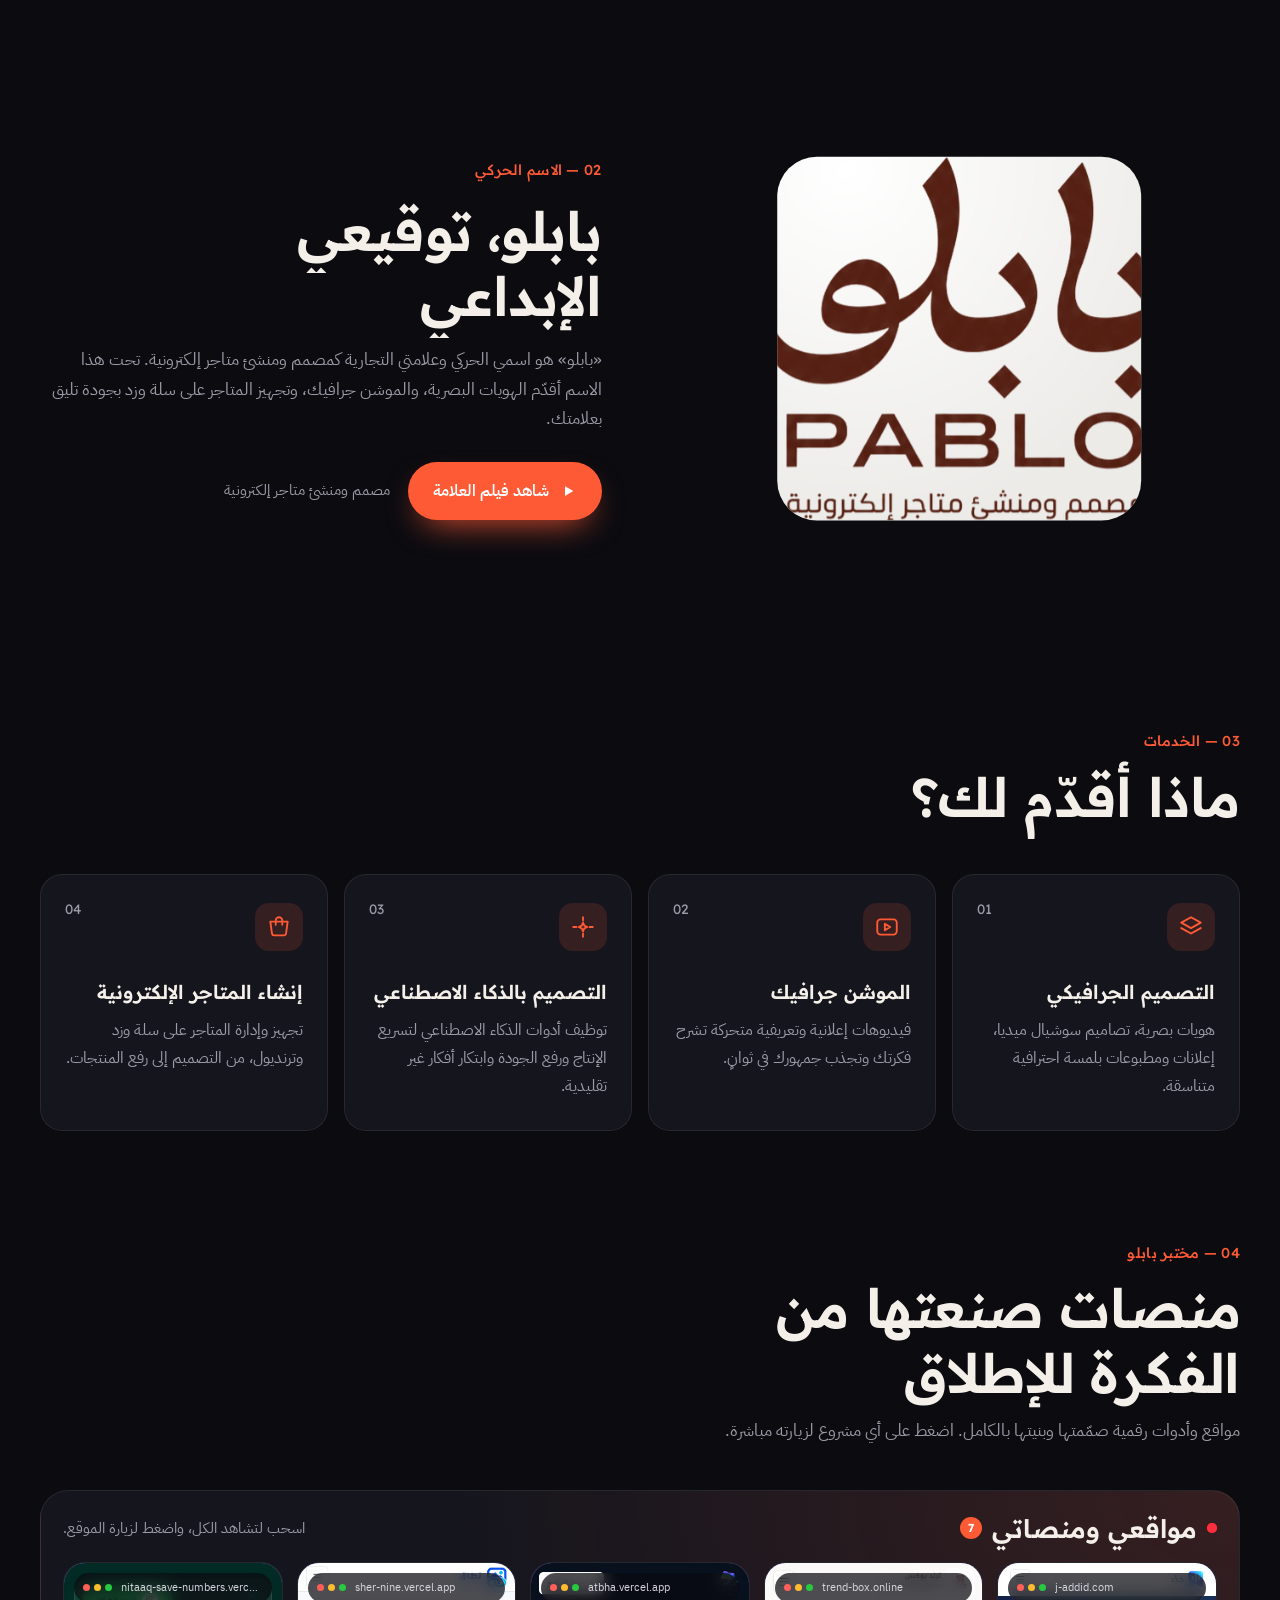
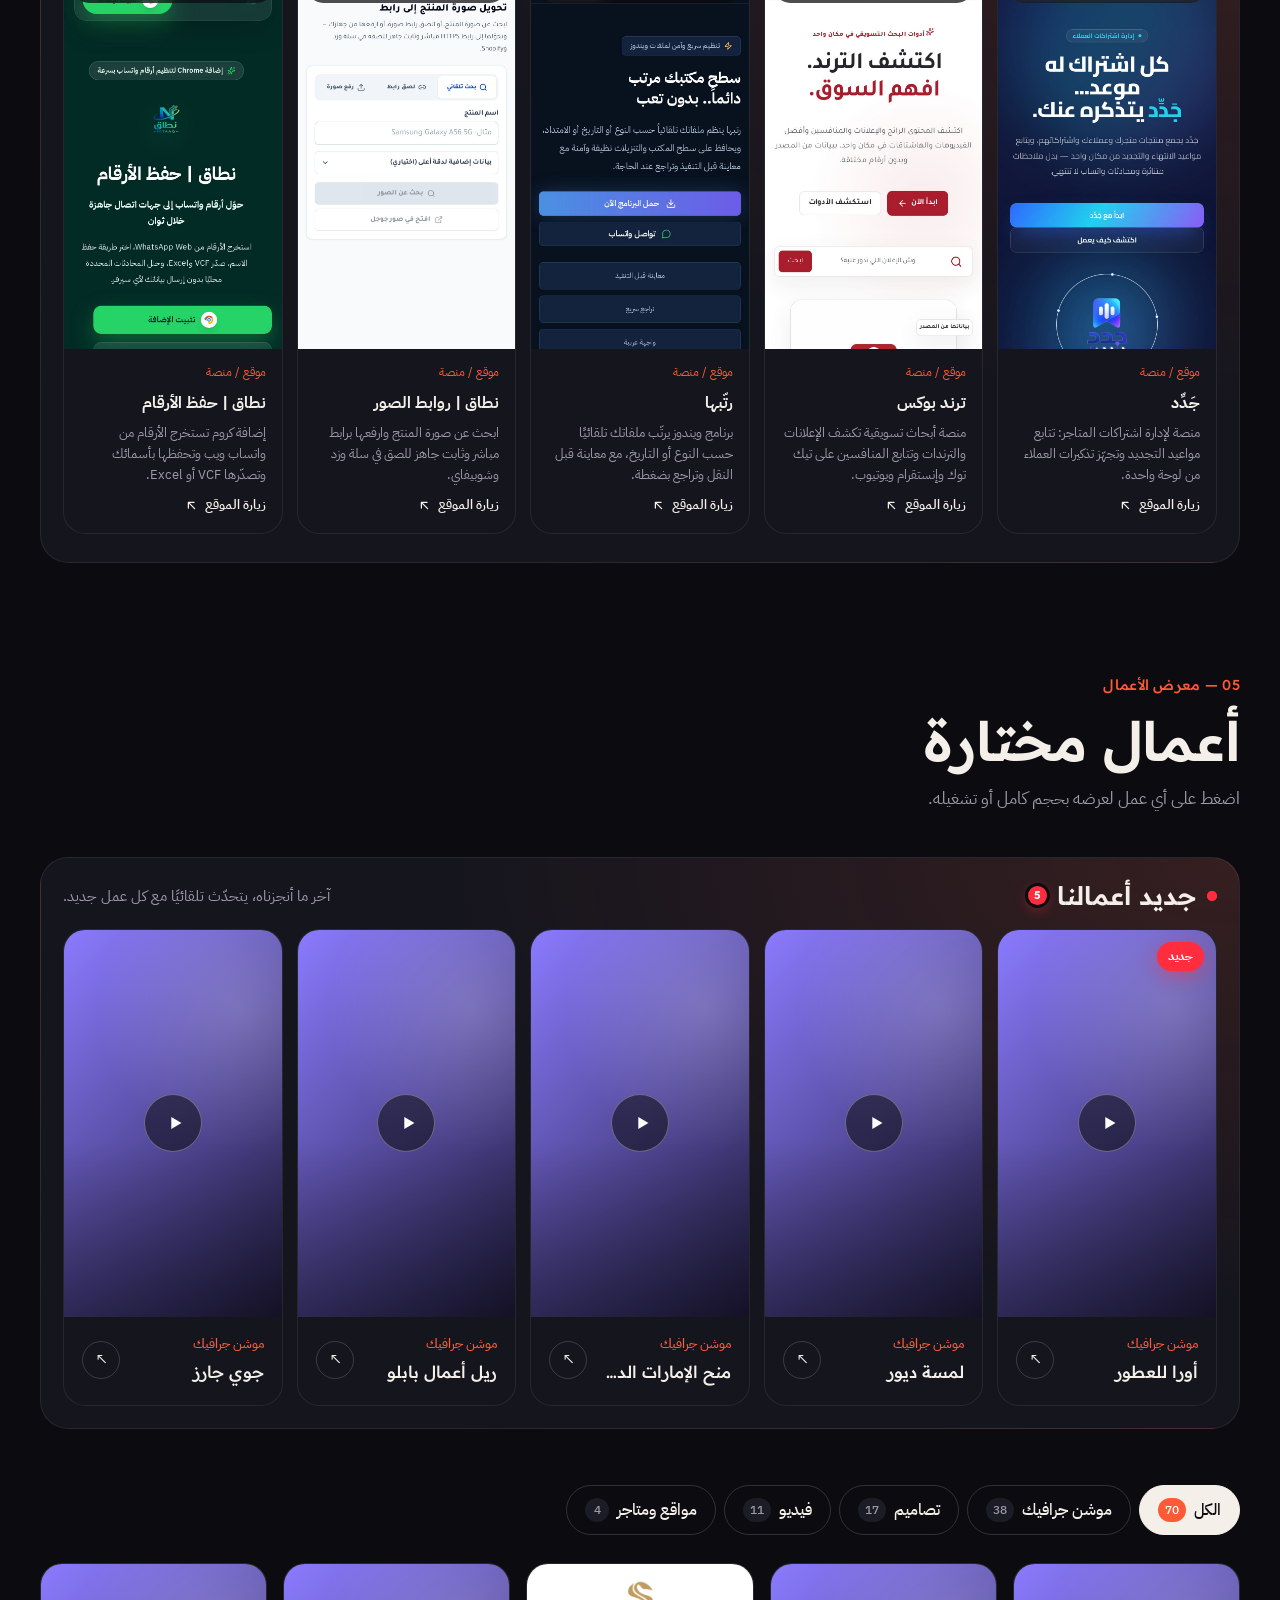
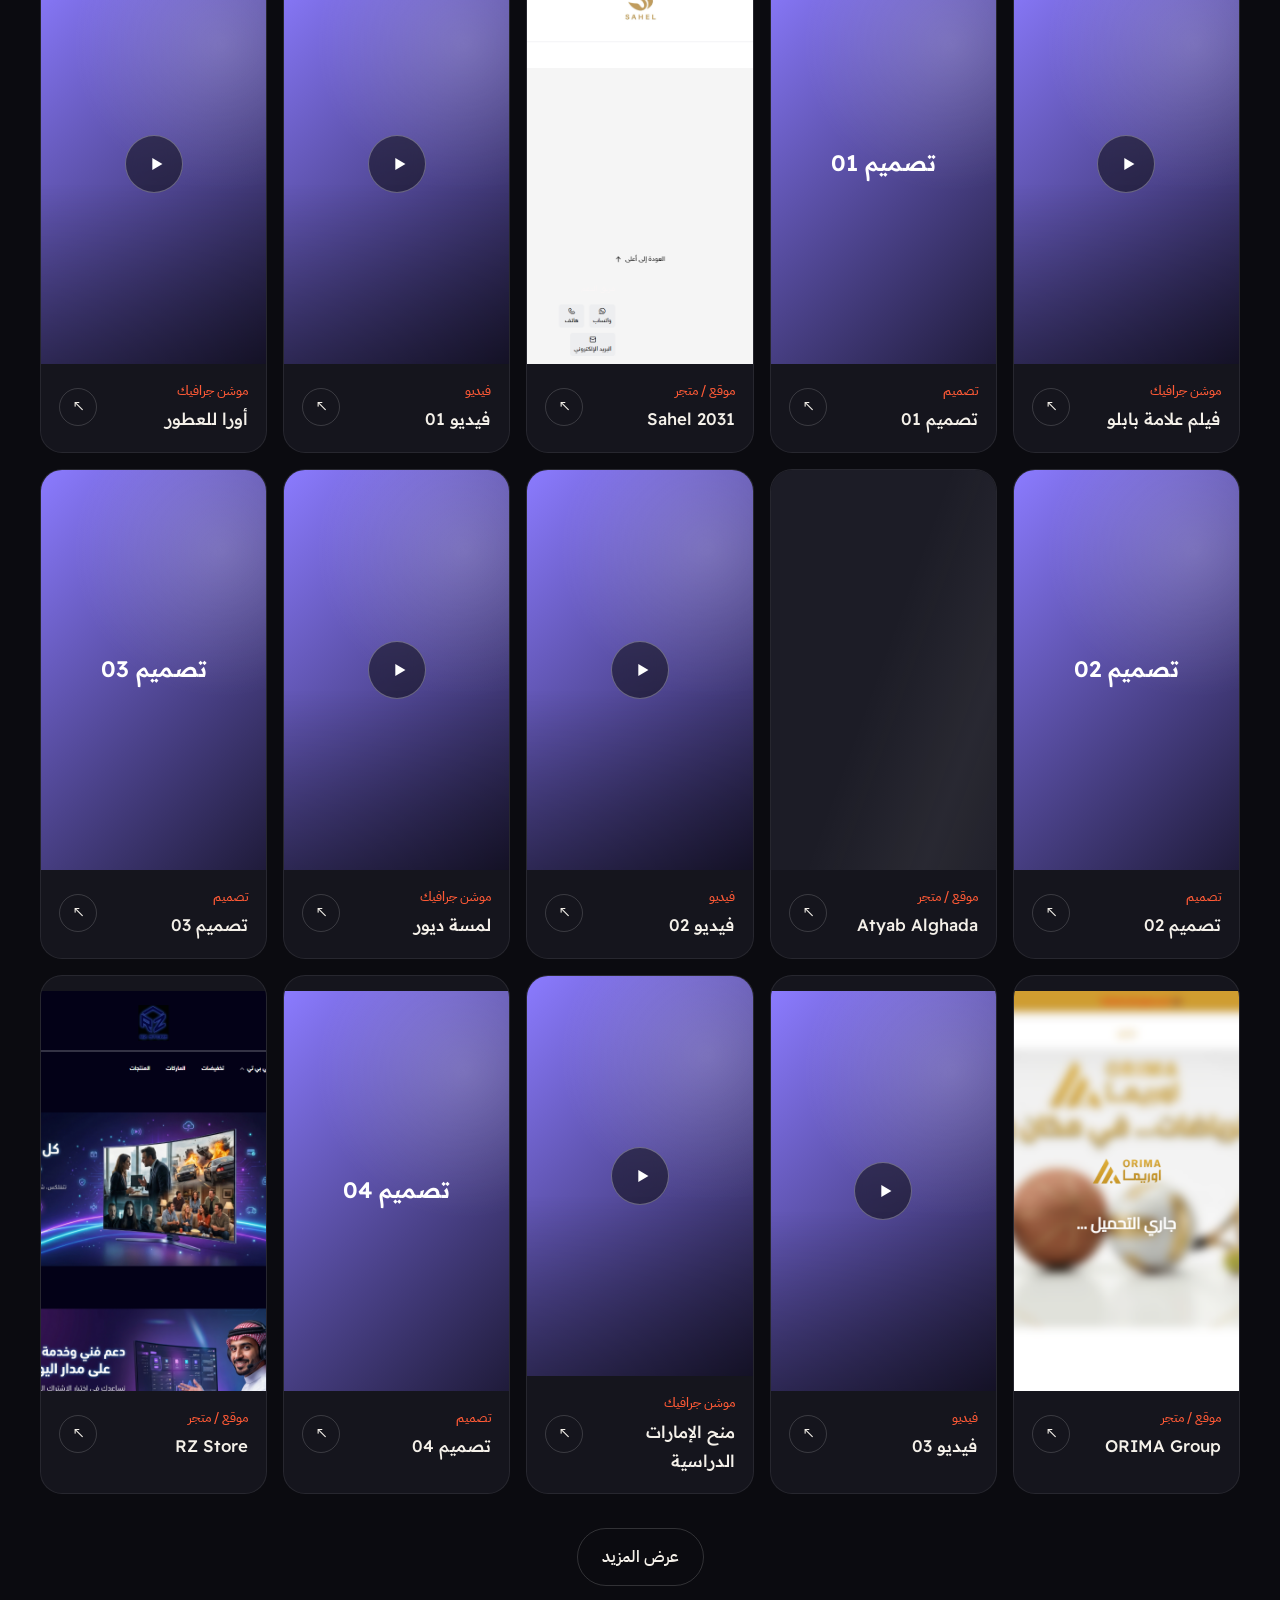
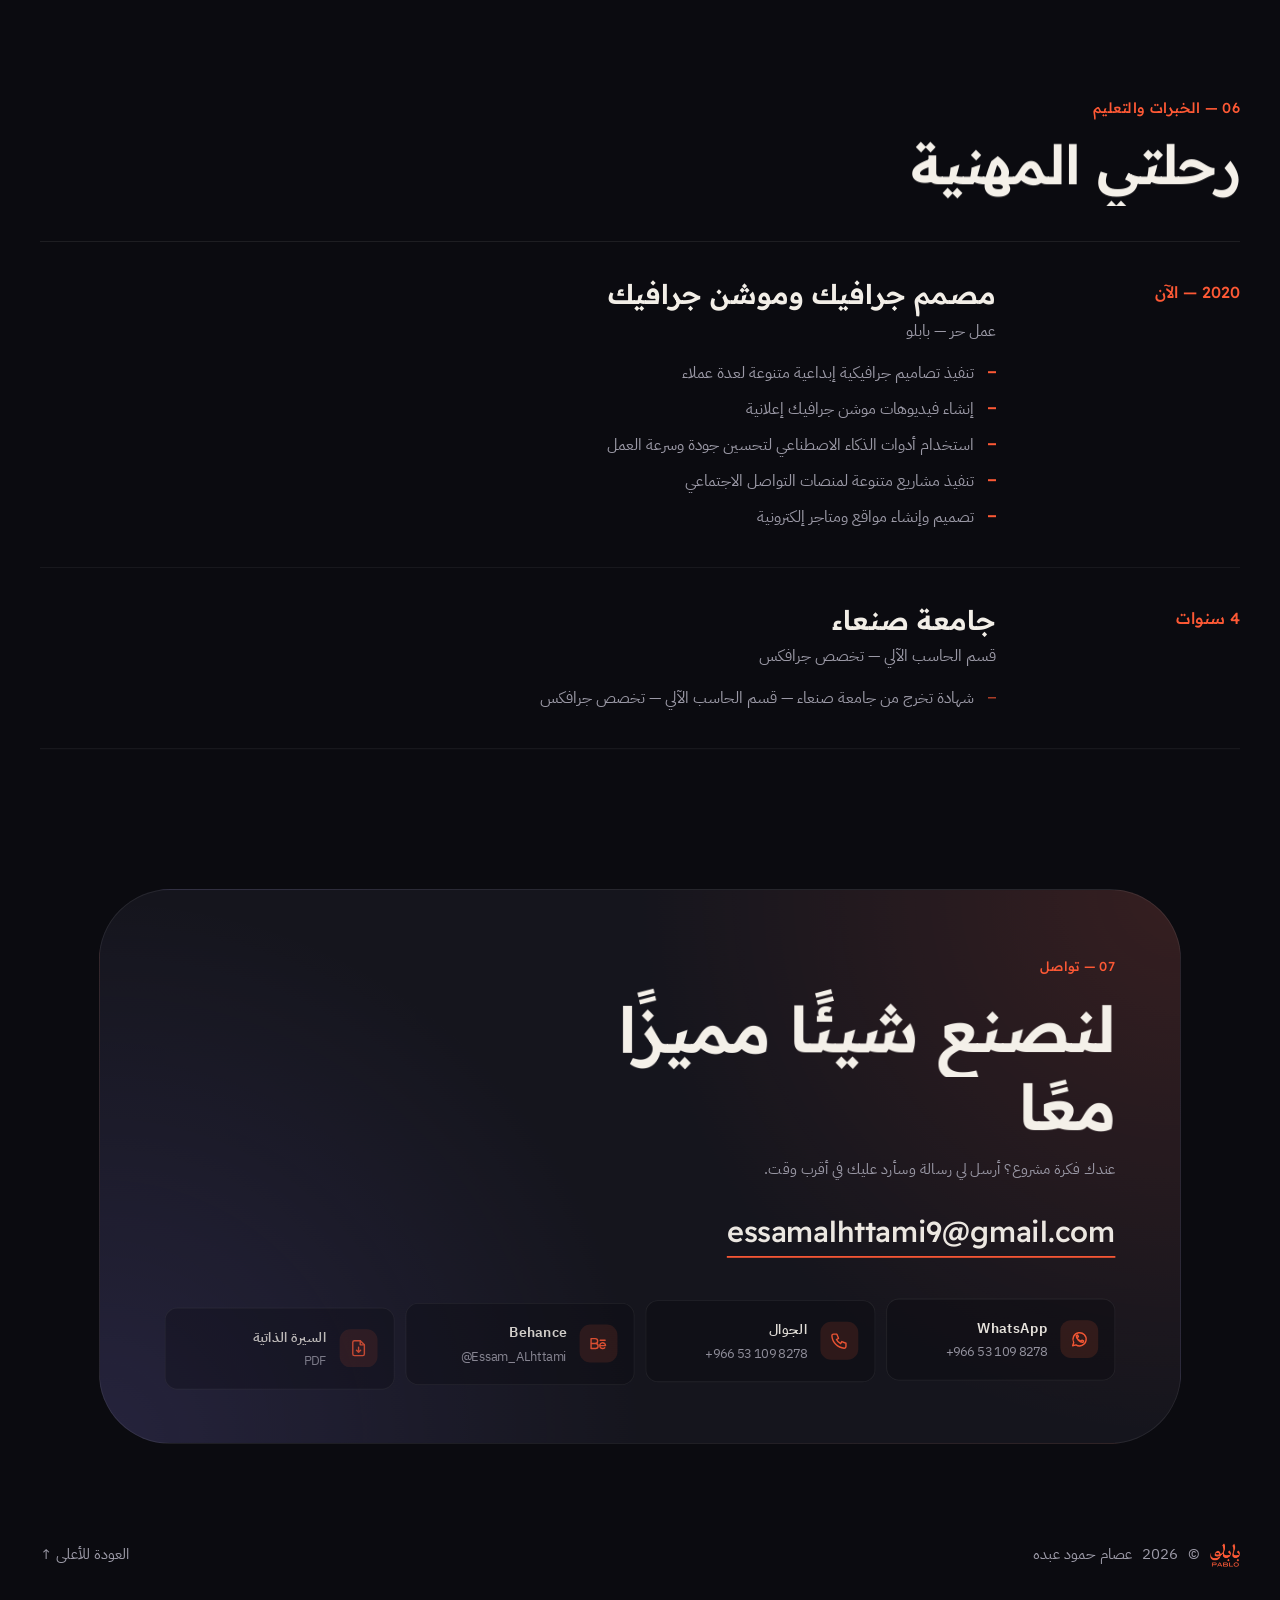
==== commit 68b8c692: "Add new Drive works: AURA Parfums reel Co-Authored-By: Claude Opus 5.5 <noreply@anthropic.com> Claud" ====
--- a/index.html
+++ b/index.html
@@ -158,11 +158,11 @@
             <dd data-i18n="stats.years">سنوات خبرة</dd>
           </div>
           <div>
-            <dt><span class="js-work-count" data-count-to="69">69</span>+</dt>
+            <dt><span class="js-work-count" data-count-to="70">70</span>+</dt>
             <dd data-i18n="stats.projects">عمل في المعرض</dd>
           </div>
           <div>
-            <dt><span class="js-motion-count" data-count-to="37">37</span>+</dt>
+            <dt><span class="js-motion-count" data-count-to="38">38</span>+</dt>
             <dd data-i18n="stats.motion">فيديو موشن جرافيك</dd>
           </div>
         </dl>
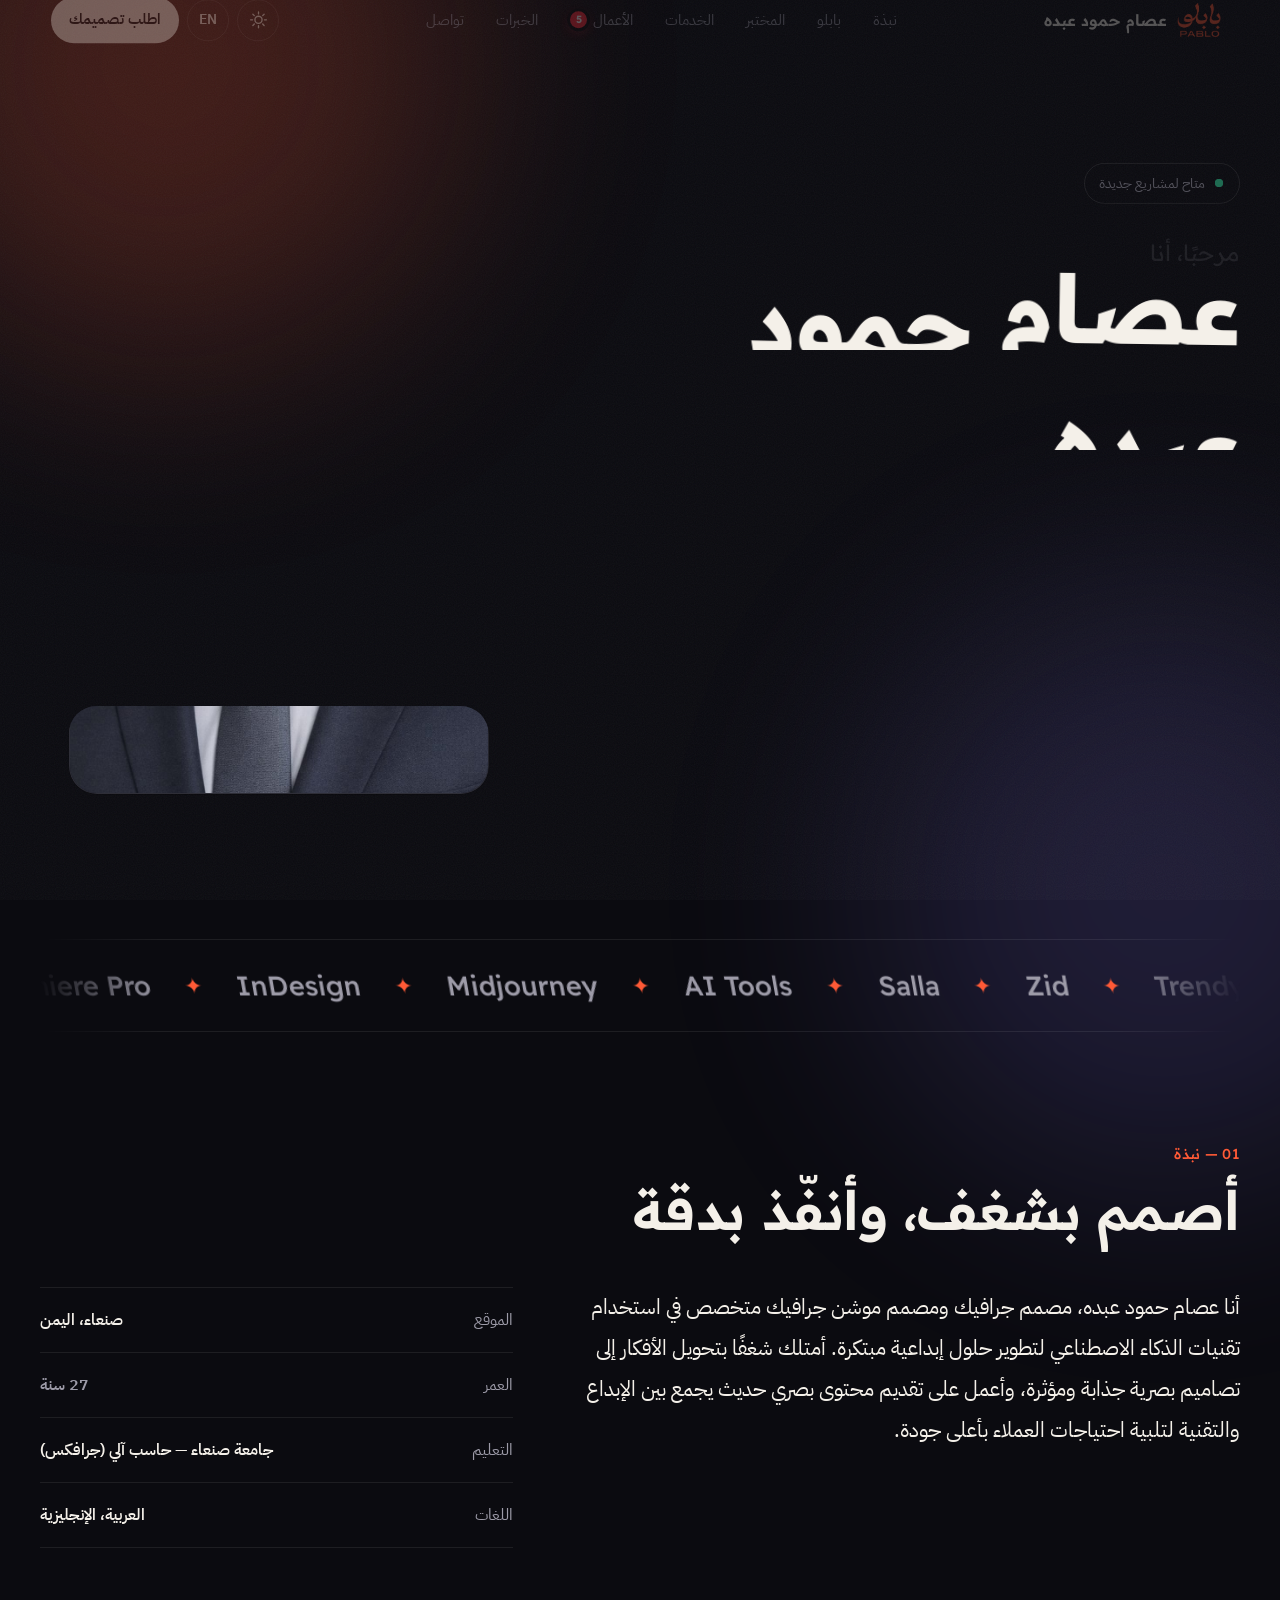
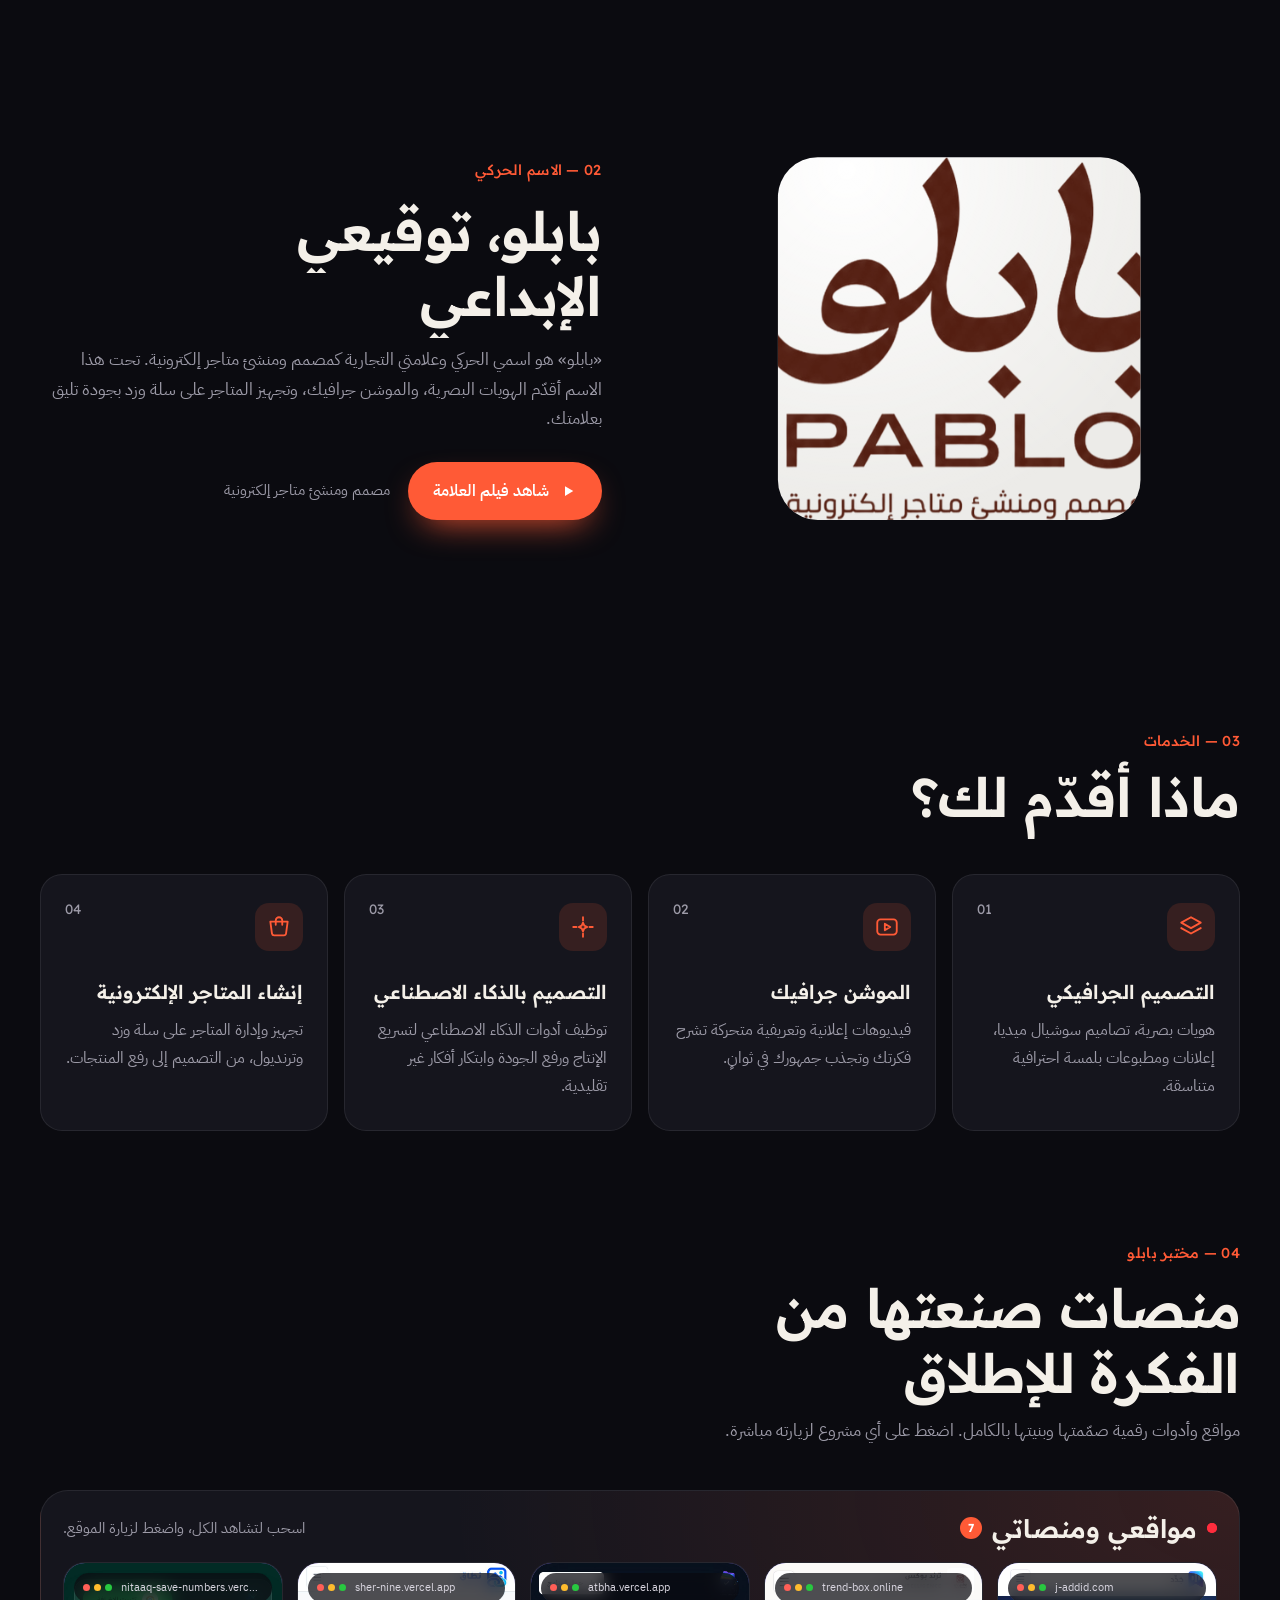
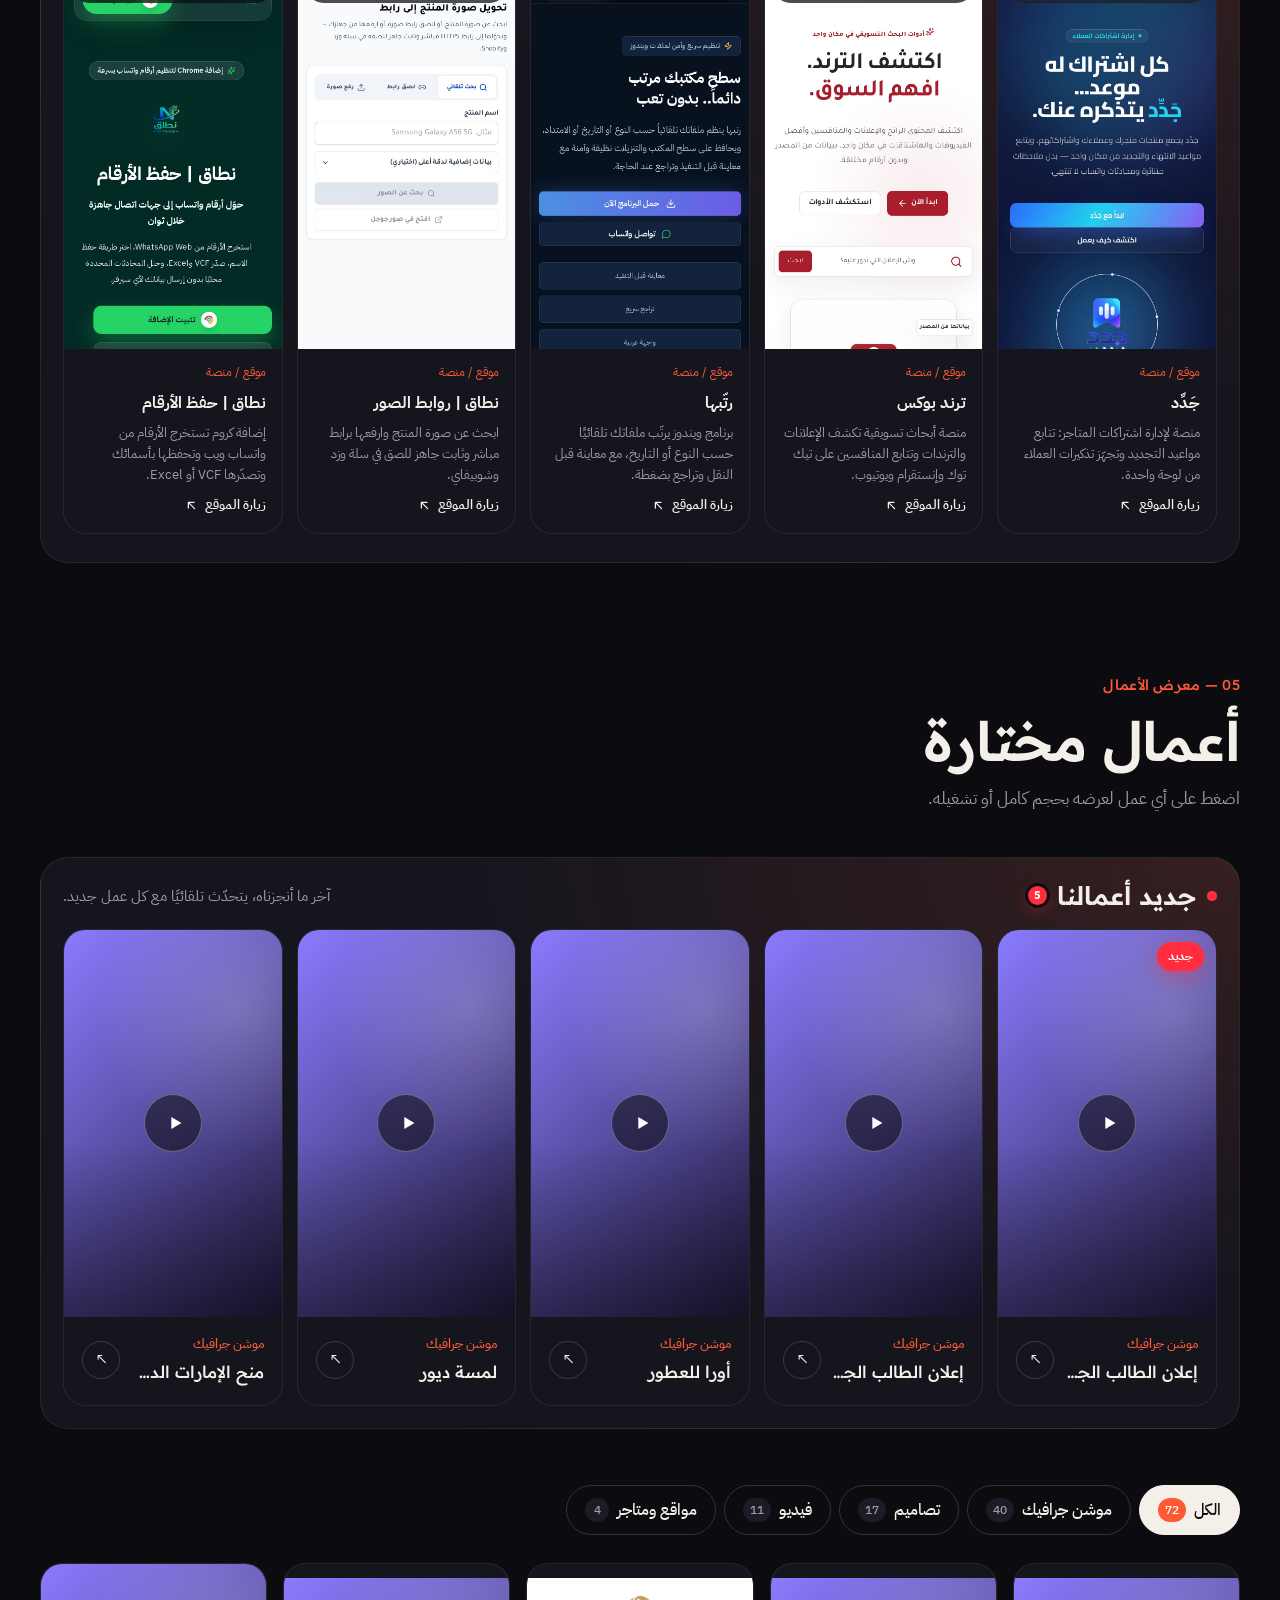
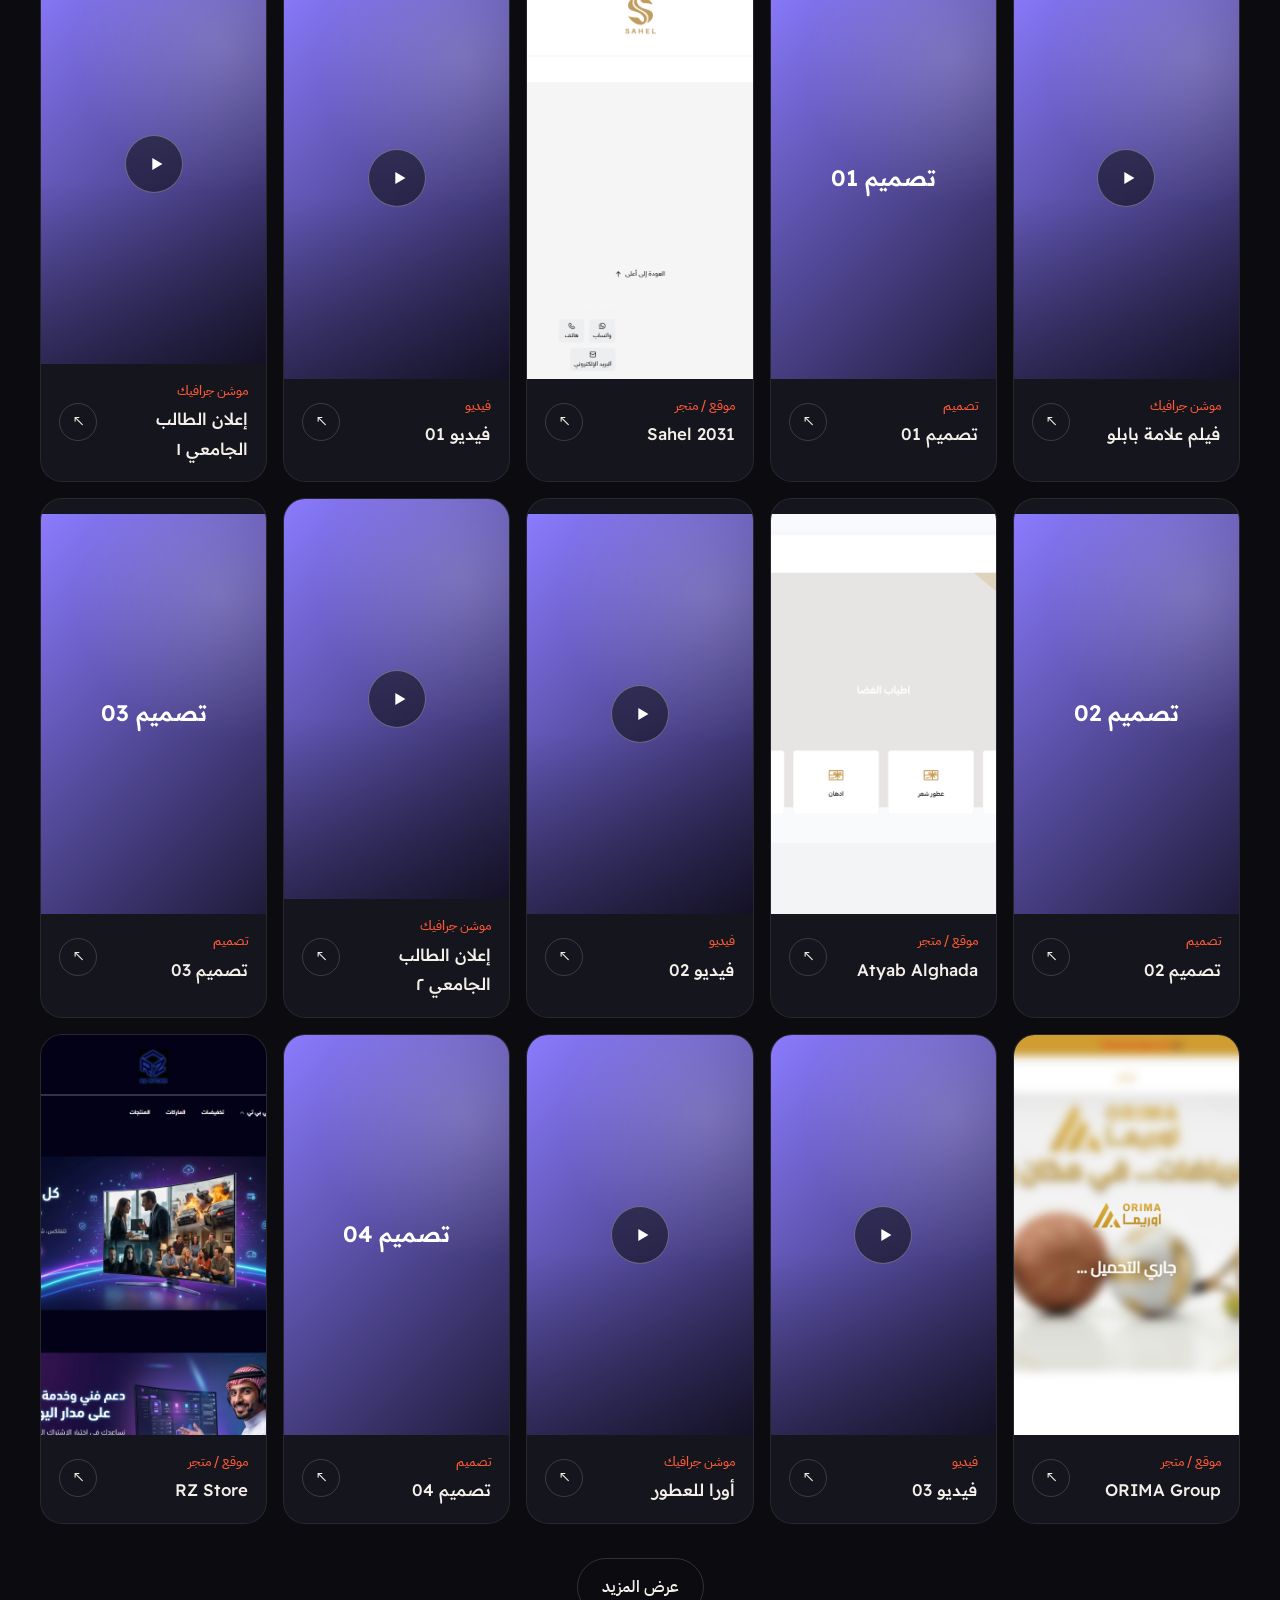
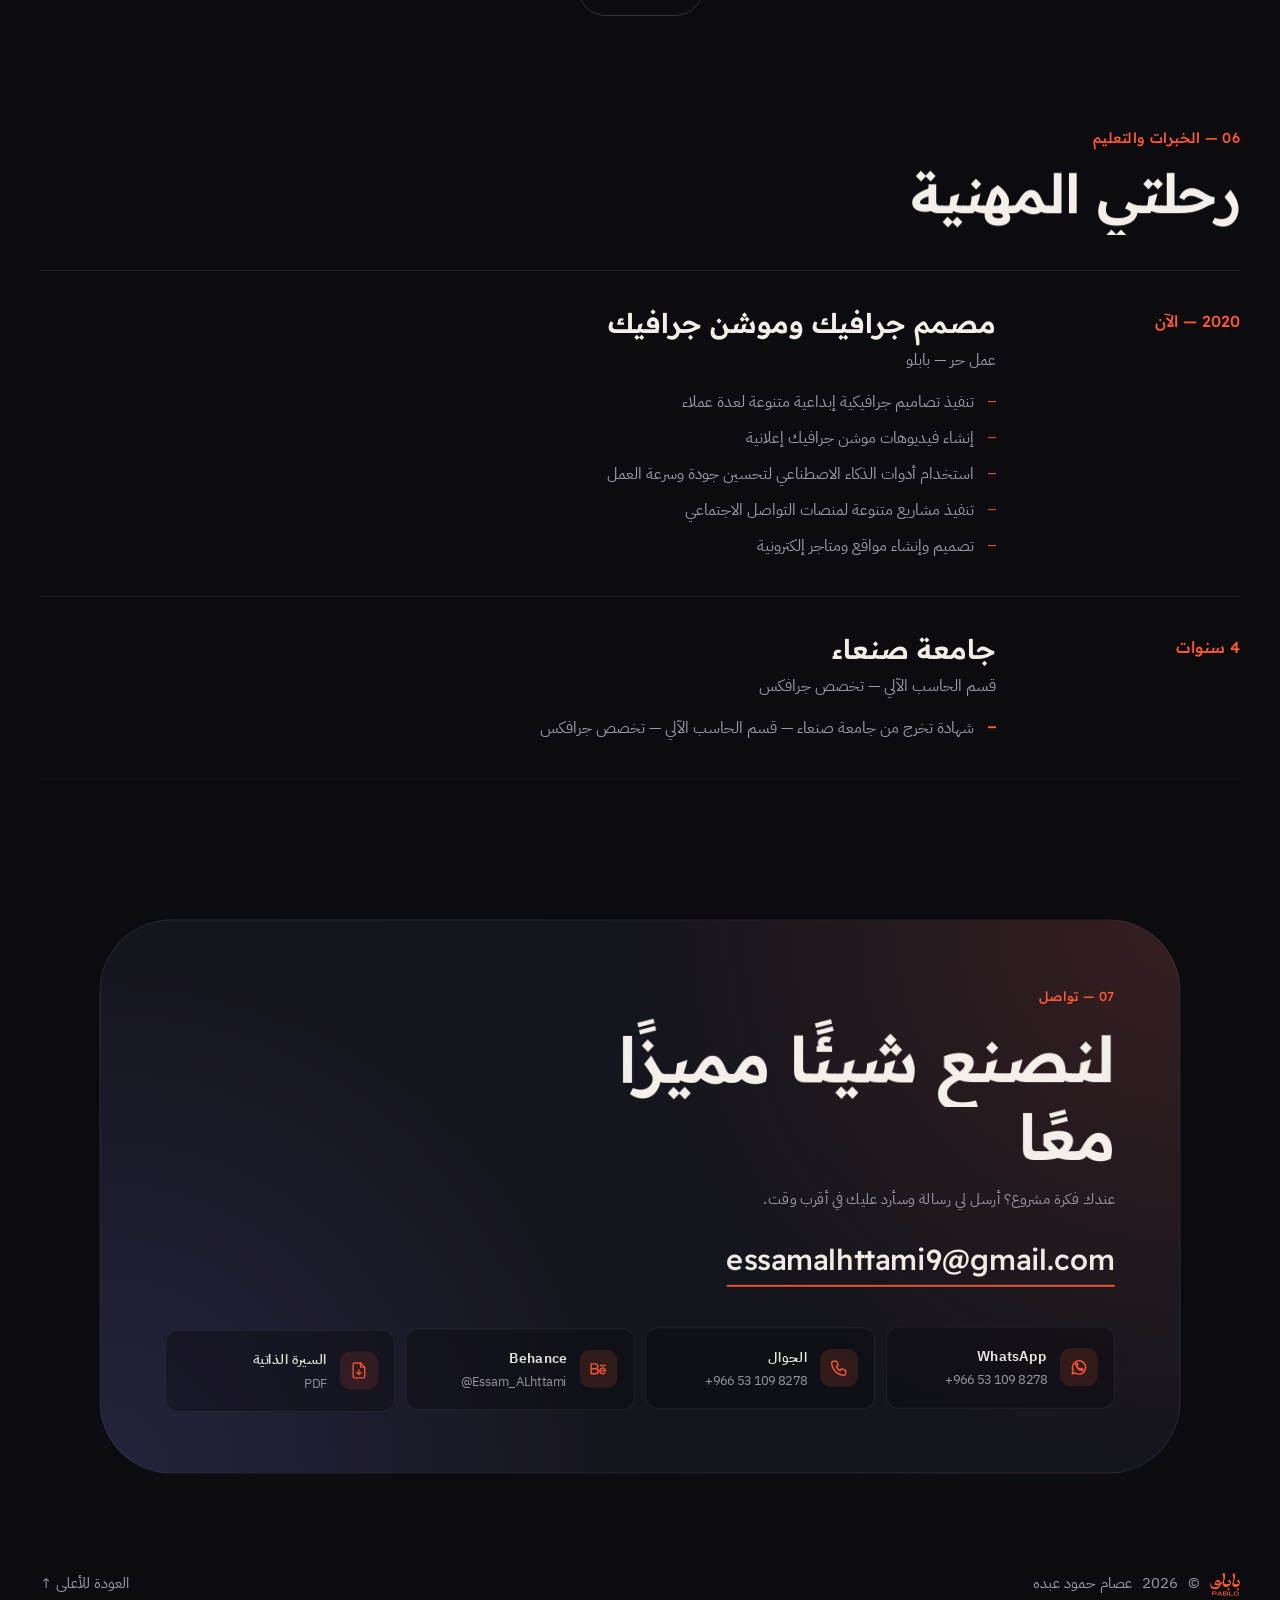
==== commit 8e76aa8b: "Add UniStudent Ad 1 and Ad 2 reels from Drive Co-Authored-By: Claude Opus 5.5 <noreply@anthropic.com" ====
--- a/index.html
+++ b/index.html
@@ -158,11 +158,11 @@
             <dd data-i18n="stats.years">سنوات خبرة</dd>
           </div>
           <div>
-            <dt><span class="js-work-count" data-count-to="70">70</span>+</dt>
+            <dt><span class="js-work-count" data-count-to="72">72</span>+</dt>
             <dd data-i18n="stats.projects">عمل في المعرض</dd>
           </div>
           <div>
-            <dt><span class="js-motion-count" data-count-to="38">38</span>+</dt>
+            <dt><span class="js-motion-count" data-count-to="40">40</span>+</dt>
             <dd data-i18n="stats.motion">فيديو موشن جرافيك</dd>
           </div>
         </dl>
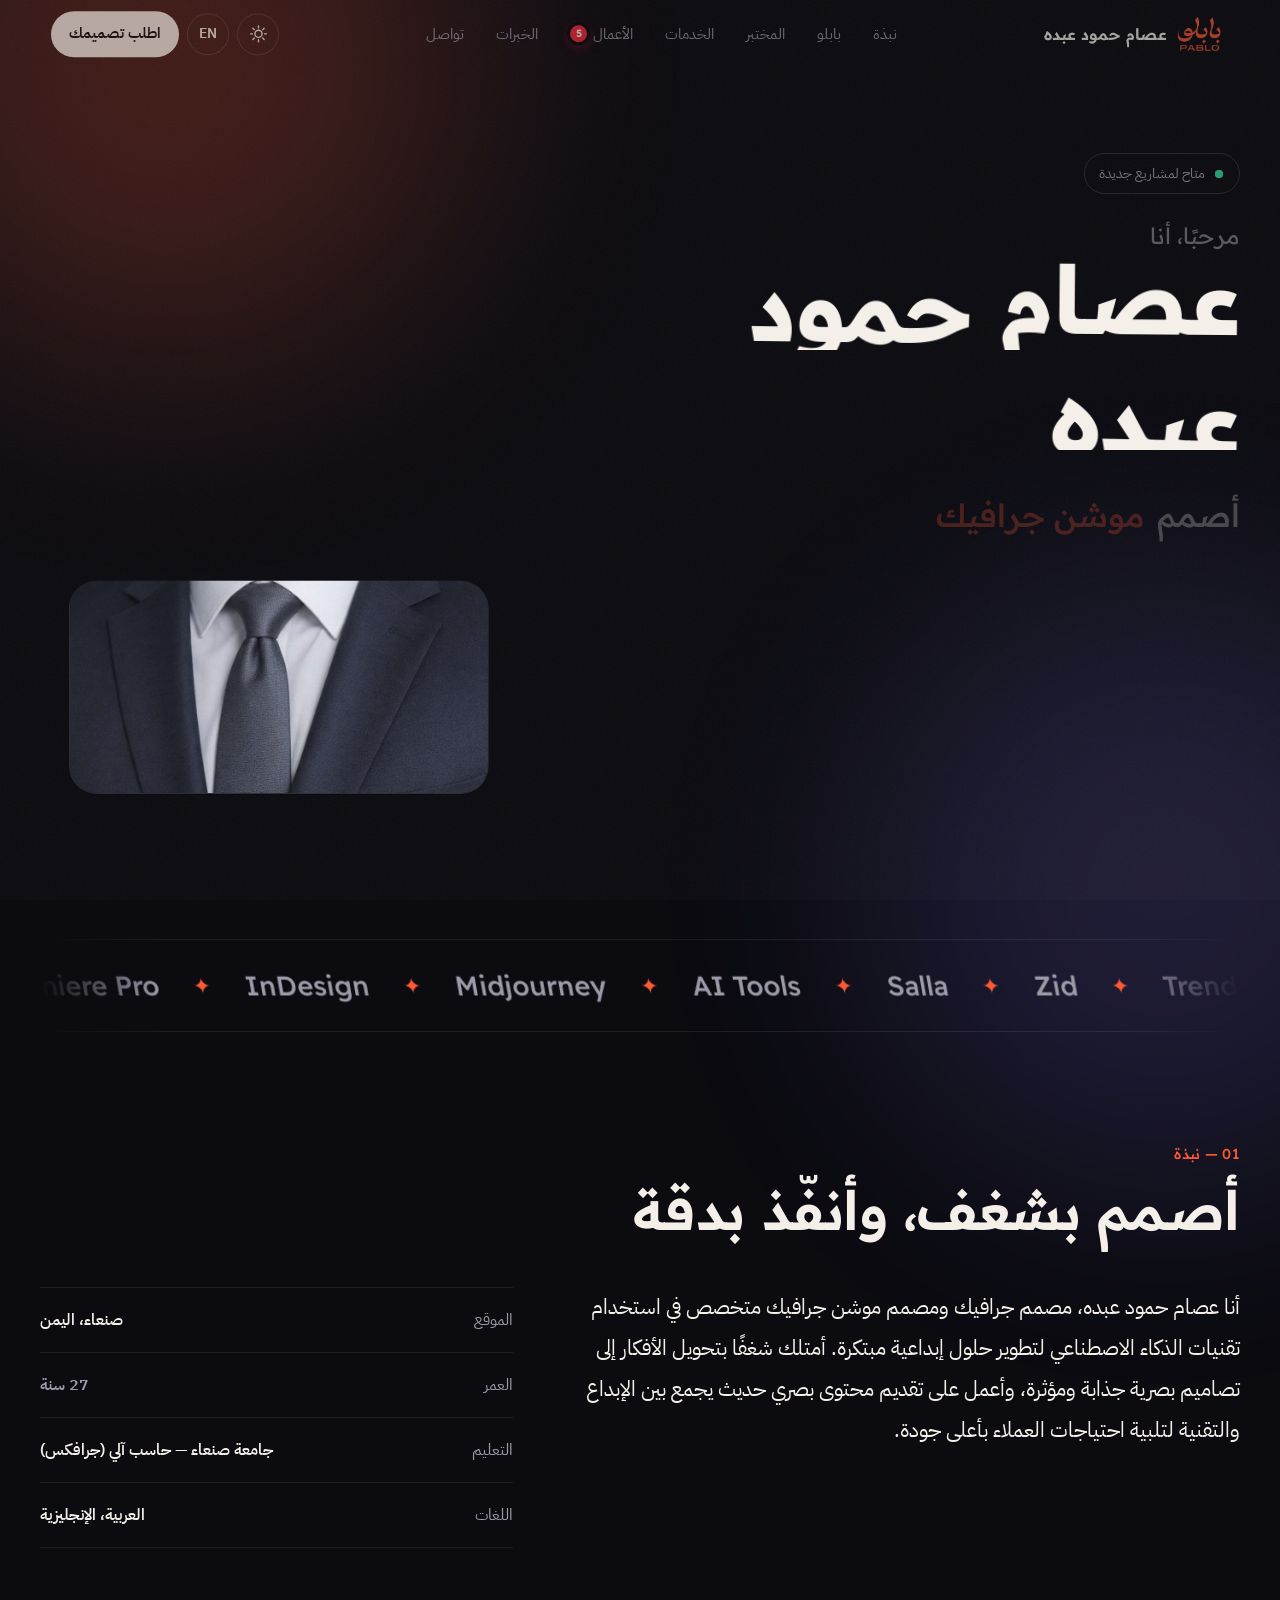
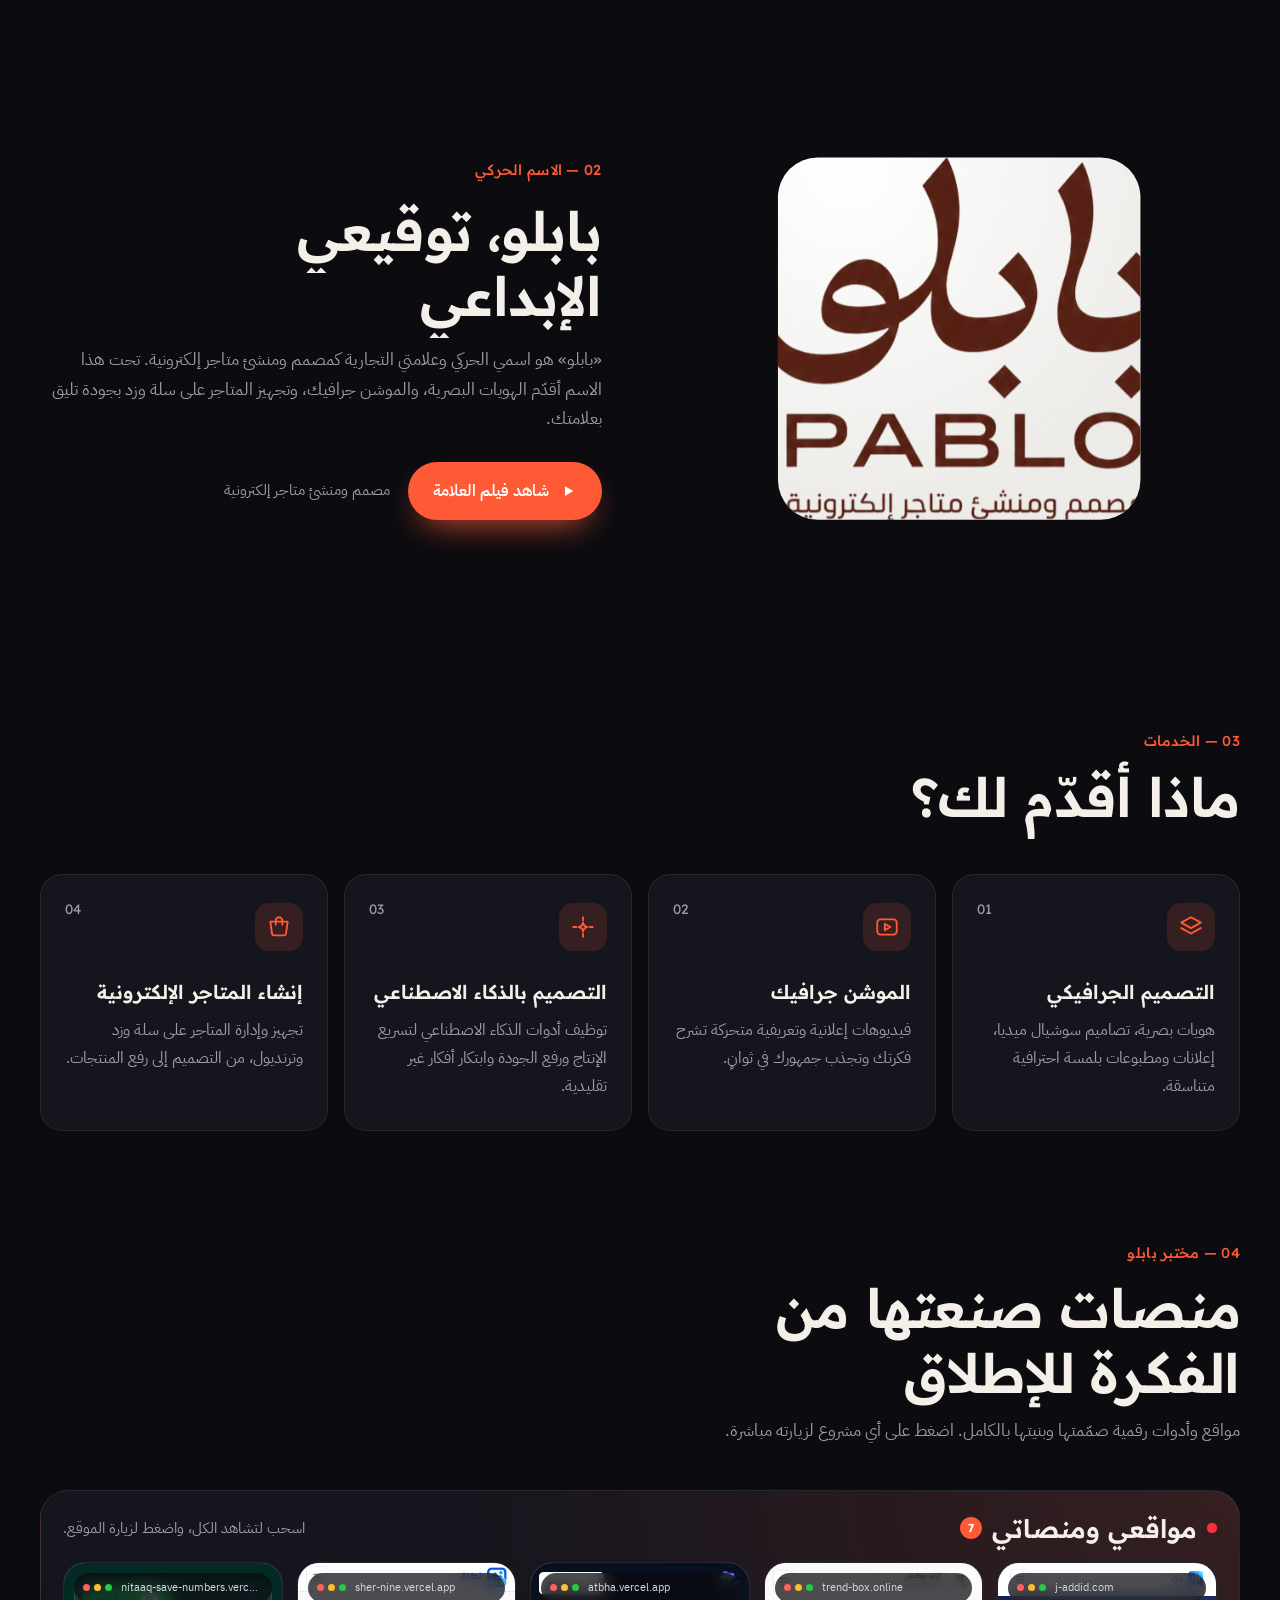
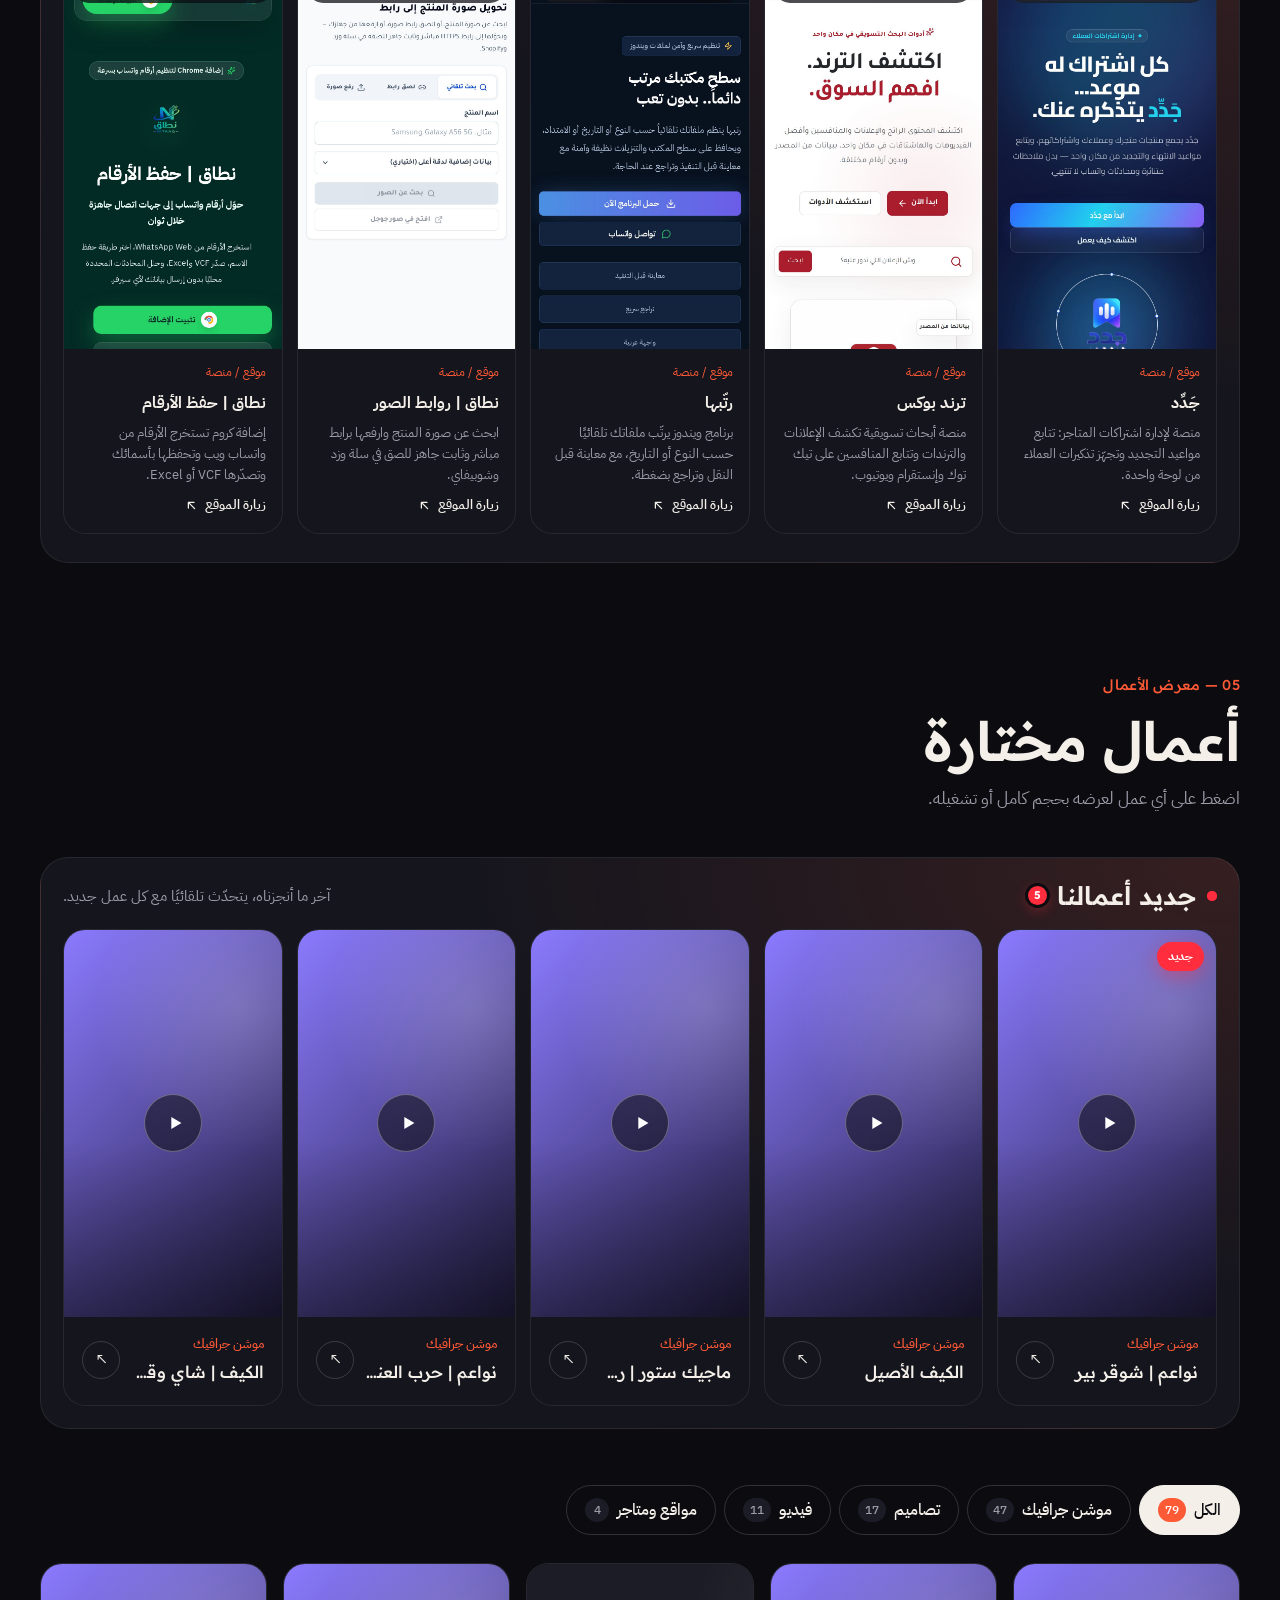
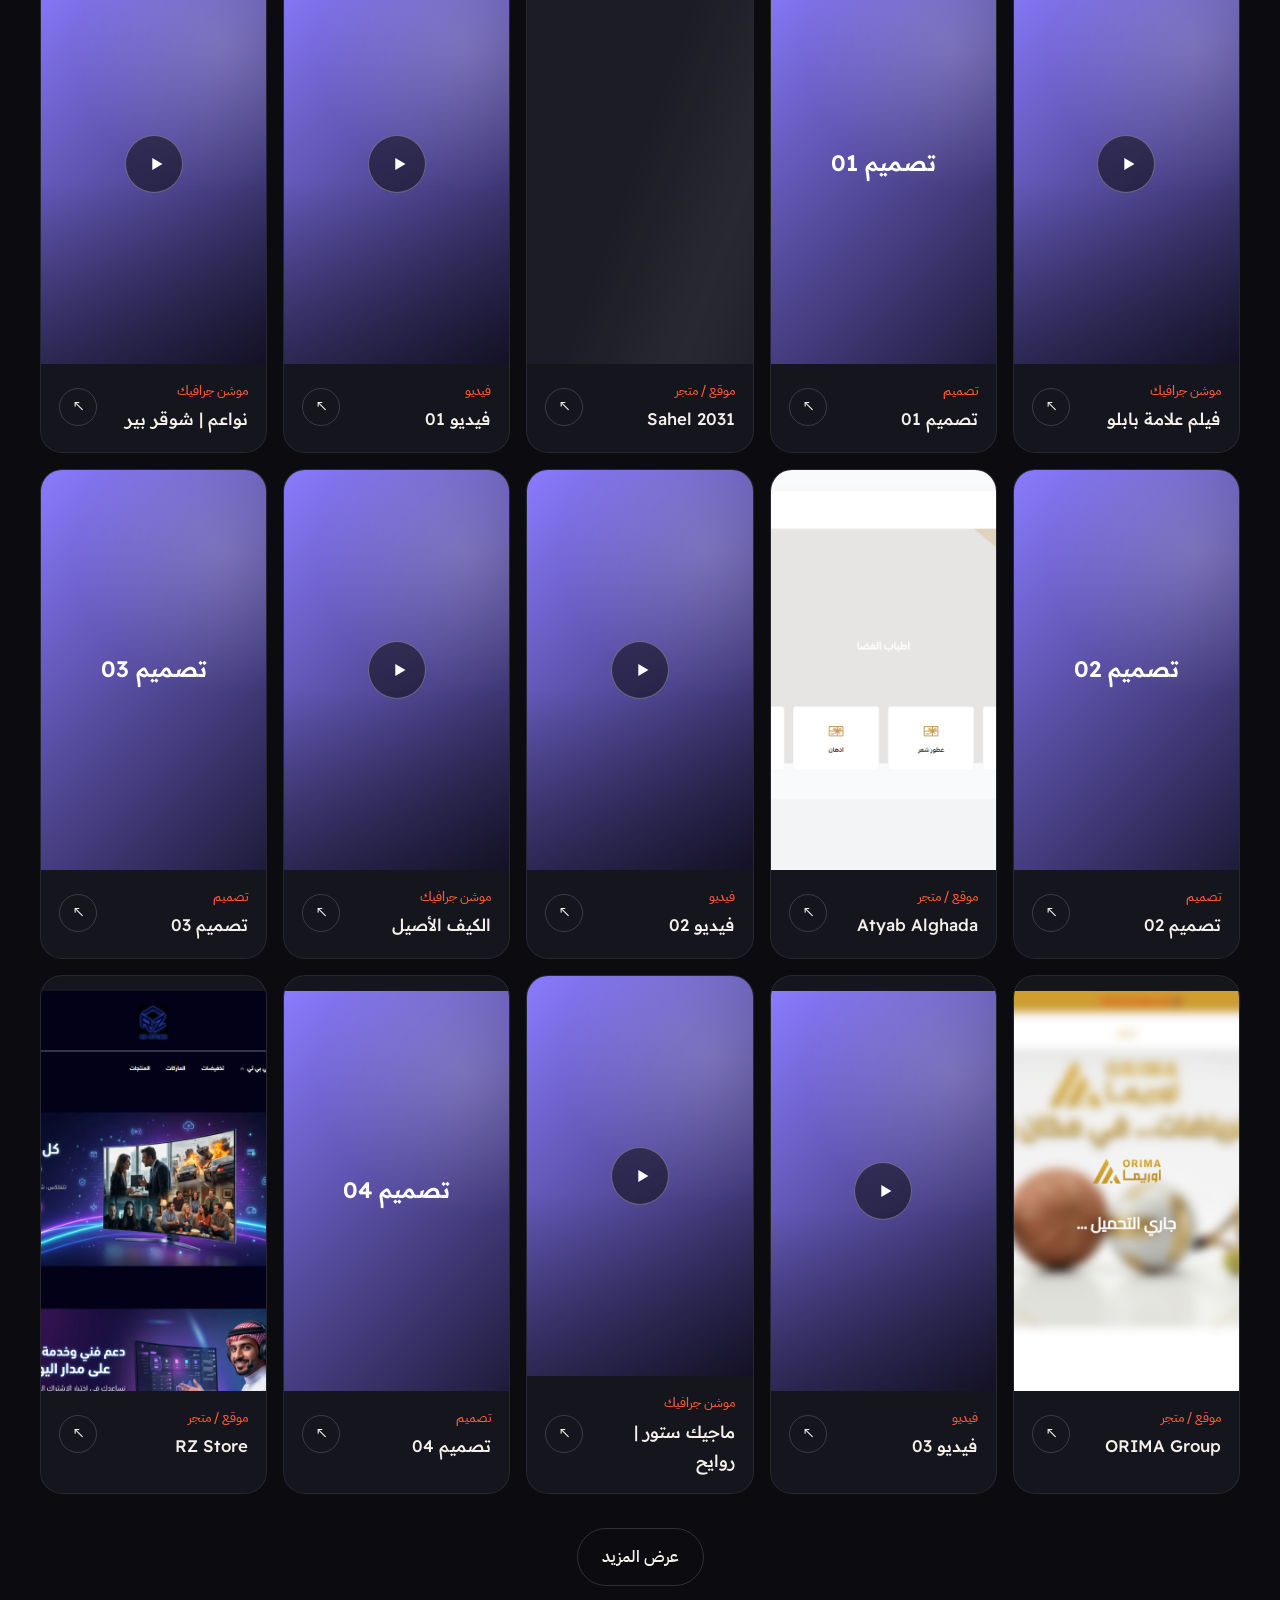
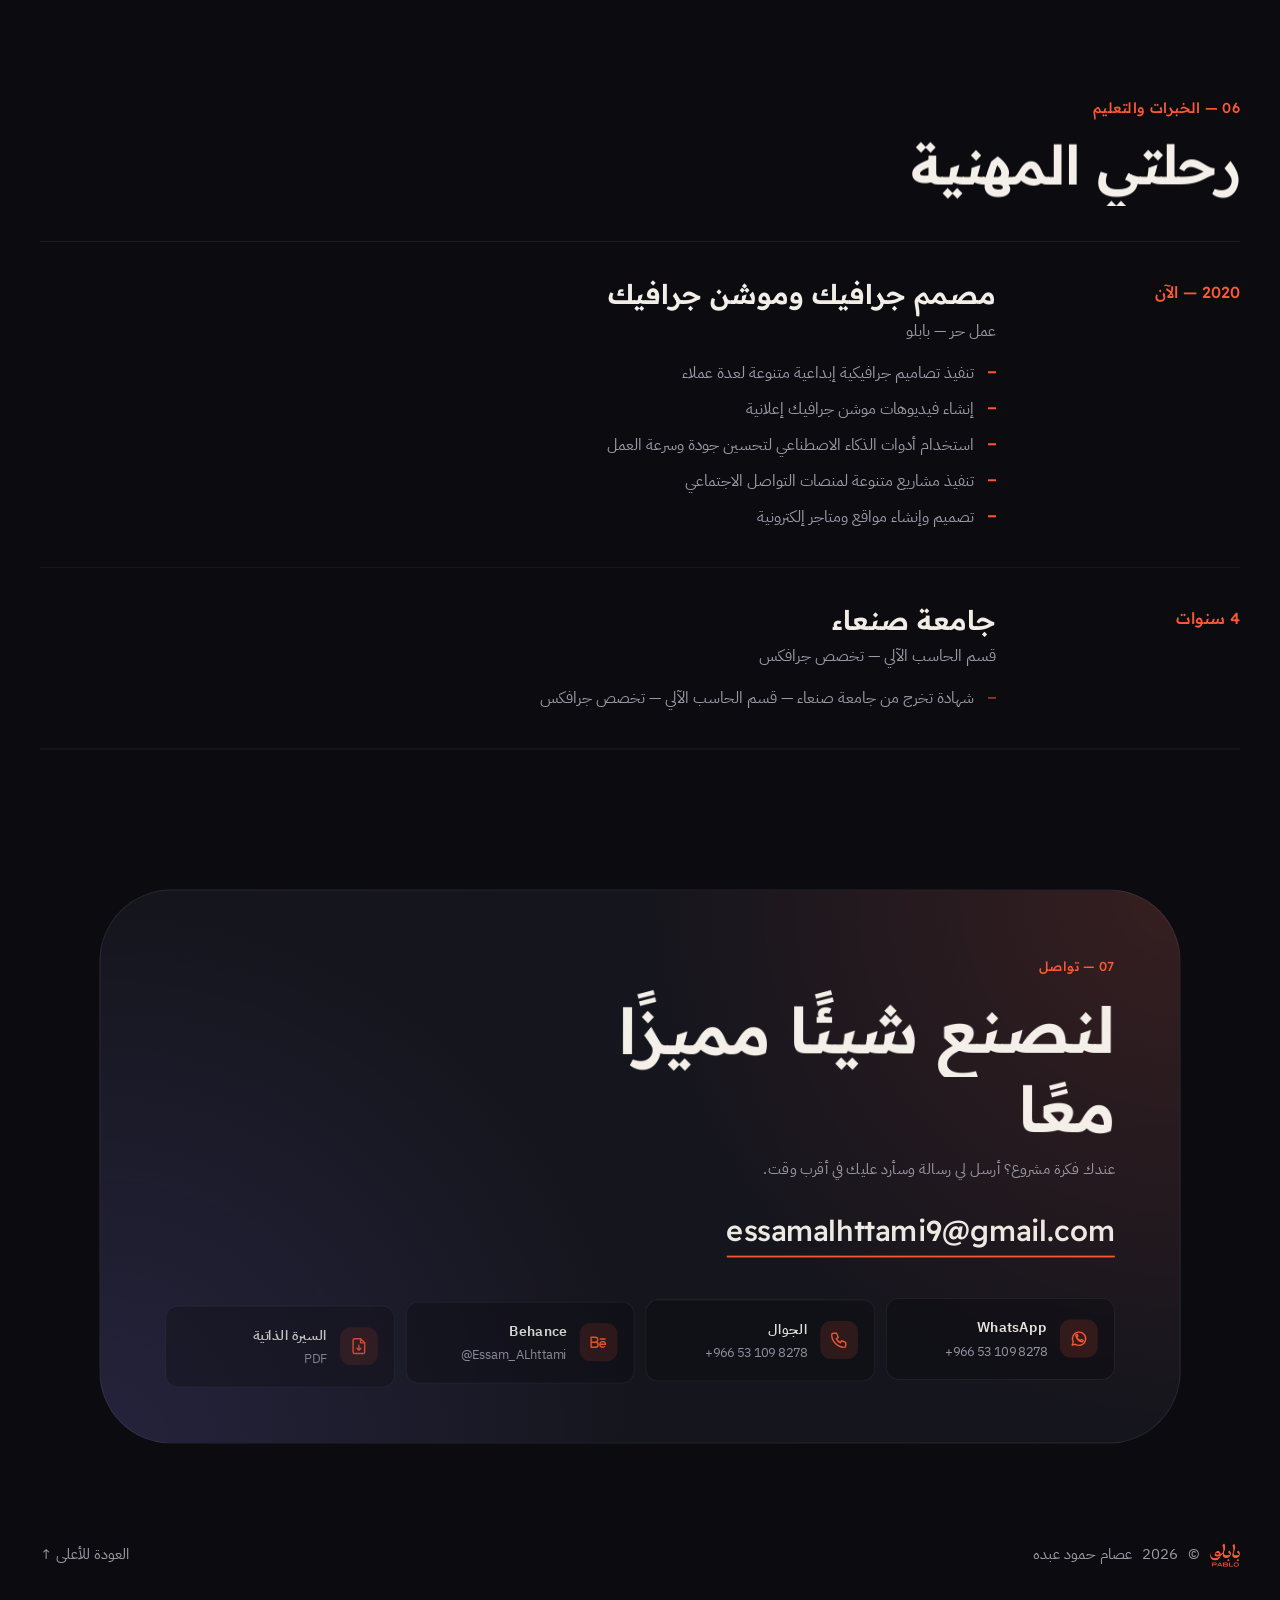
==== commit e6b850db: "Add 7 new Drive works: Nawaem, AlKaif, Magic Store Rawayh Co-Authored-By: Claude Opus 5.5 <noreply@a" ====
--- a/index.html
+++ b/index.html
@@ -158,11 +158,11 @@
             <dd data-i18n="stats.years">سنوات خبرة</dd>
           </div>
           <div>
-            <dt><span class="js-work-count" data-count-to="72">72</span>+</dt>
+            <dt><span class="js-work-count" data-count-to="79">79</span>+</dt>
             <dd data-i18n="stats.projects">عمل في المعرض</dd>
           </div>
           <div>
-            <dt><span class="js-motion-count" data-count-to="40">40</span>+</dt>
+            <dt><span class="js-motion-count" data-count-to="47">47</span>+</dt>
             <dd data-i18n="stats.motion">فيديو موشن جرافيك</dd>
           </div>
         </dl>
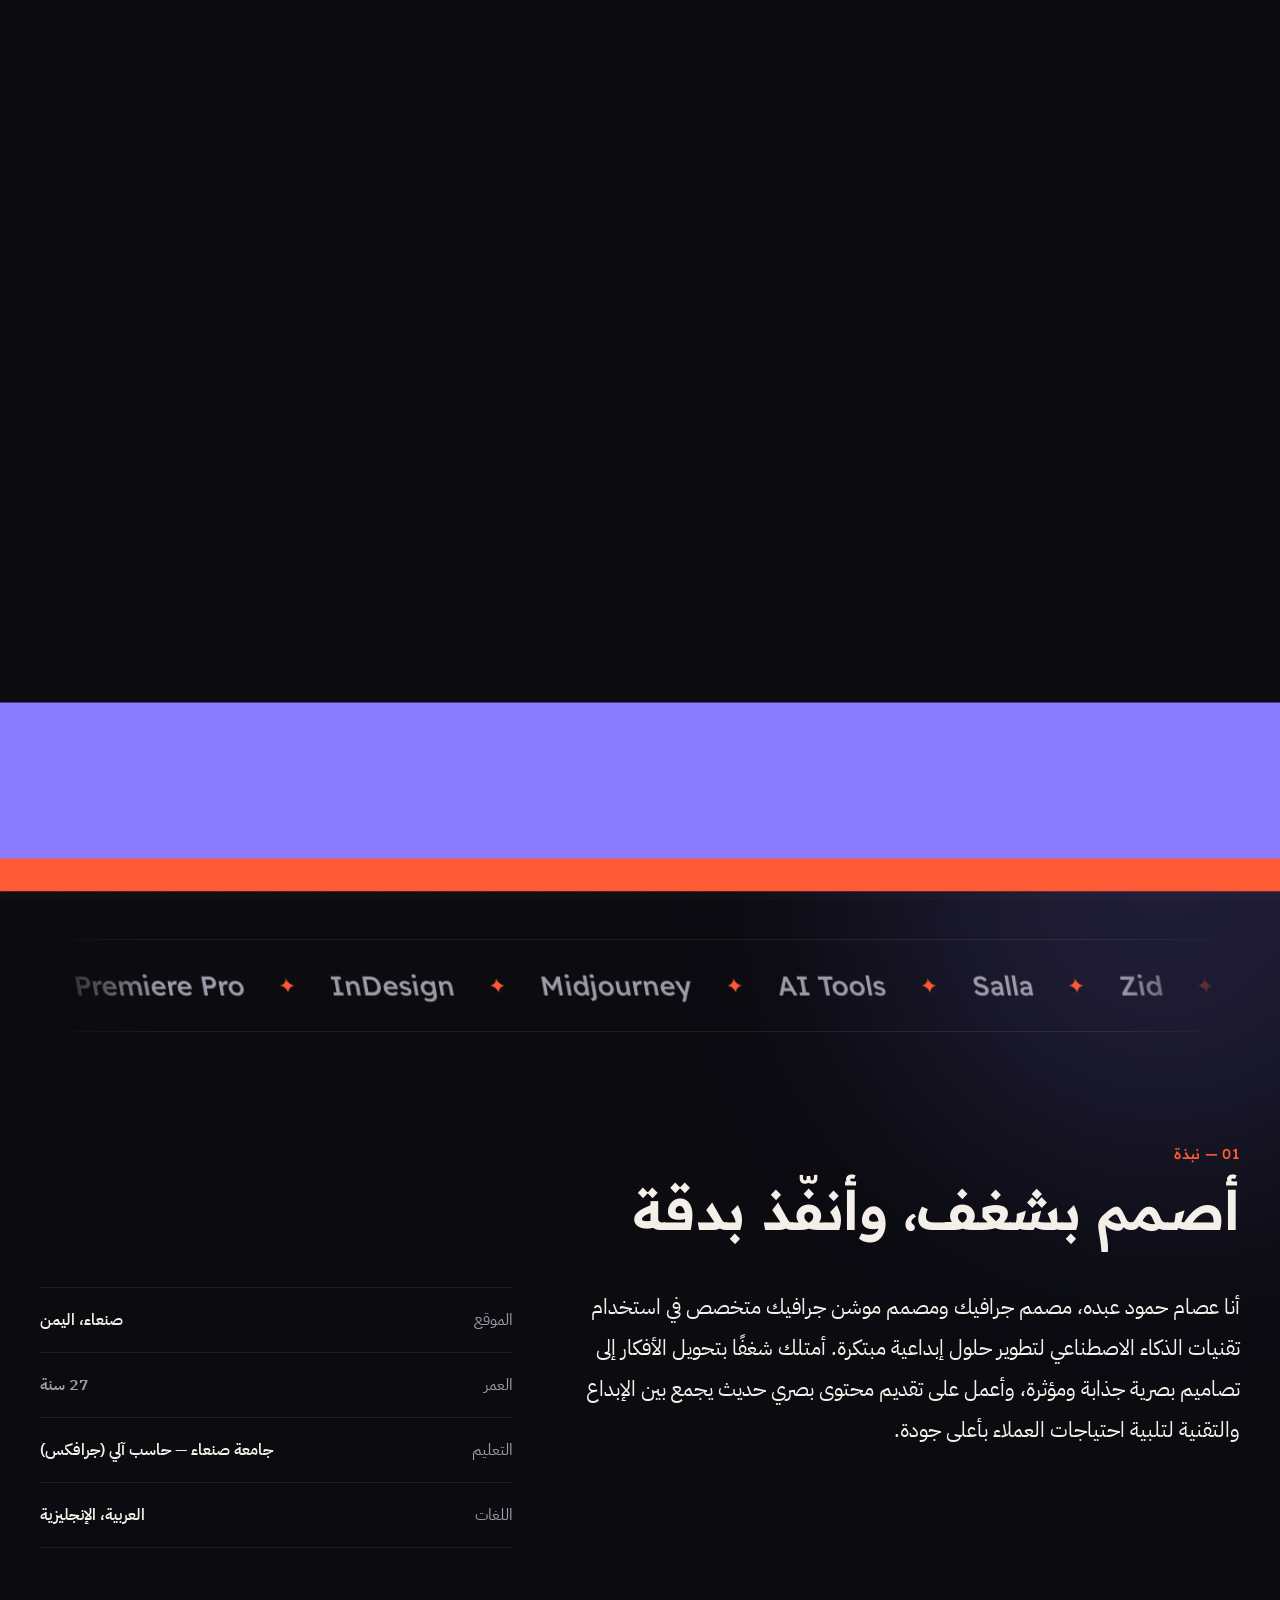
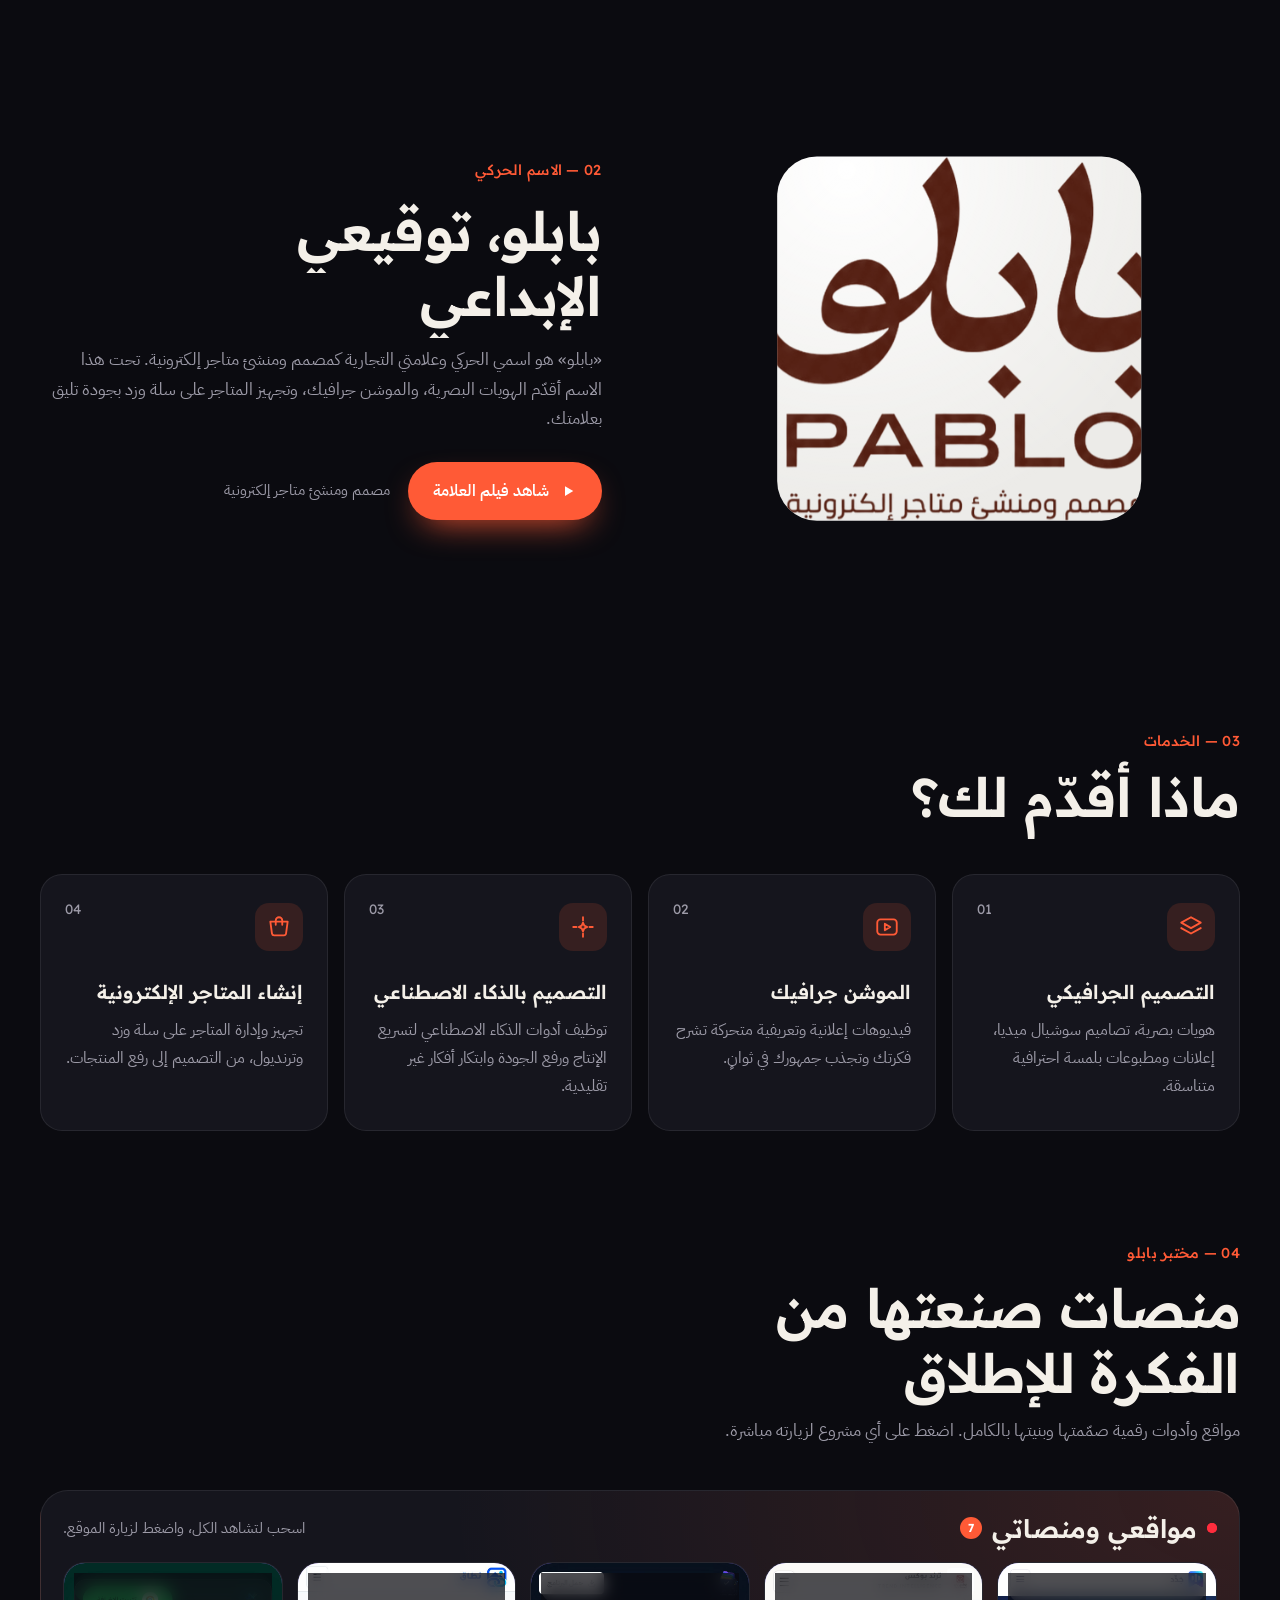
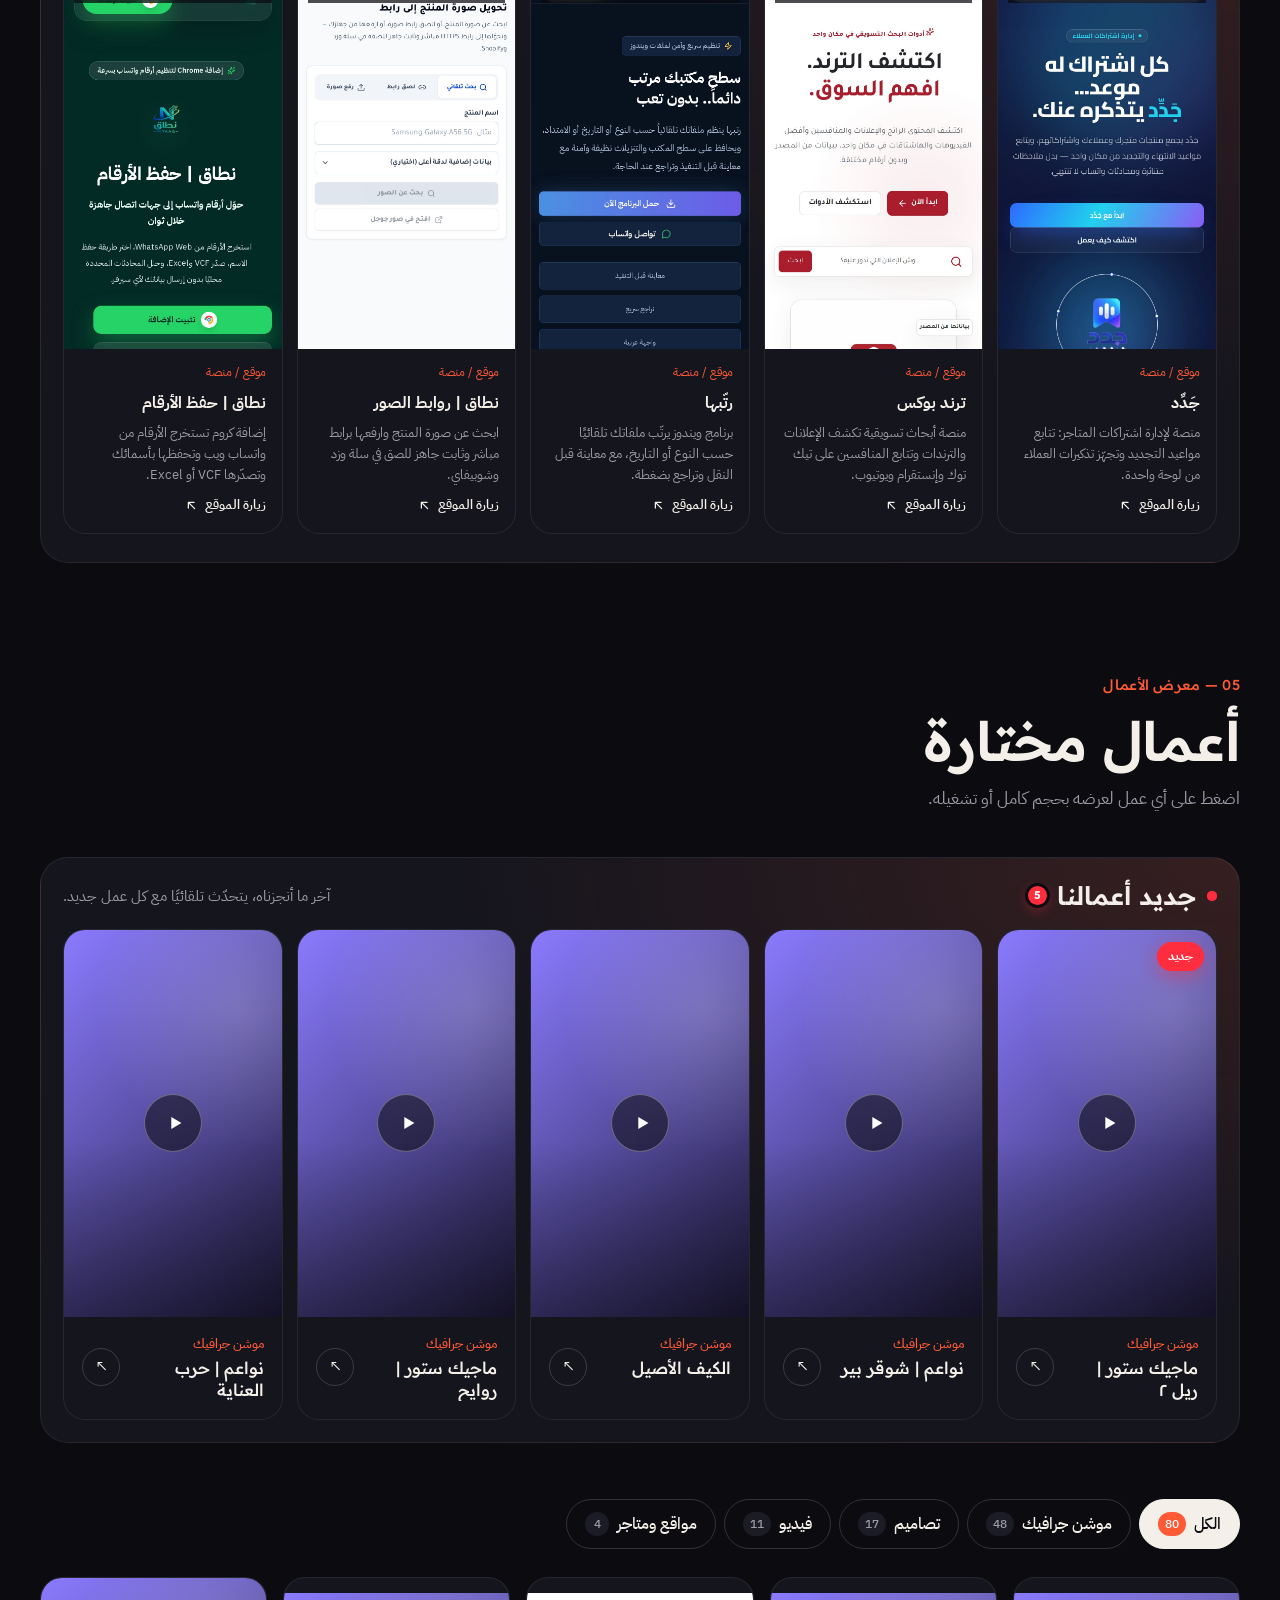
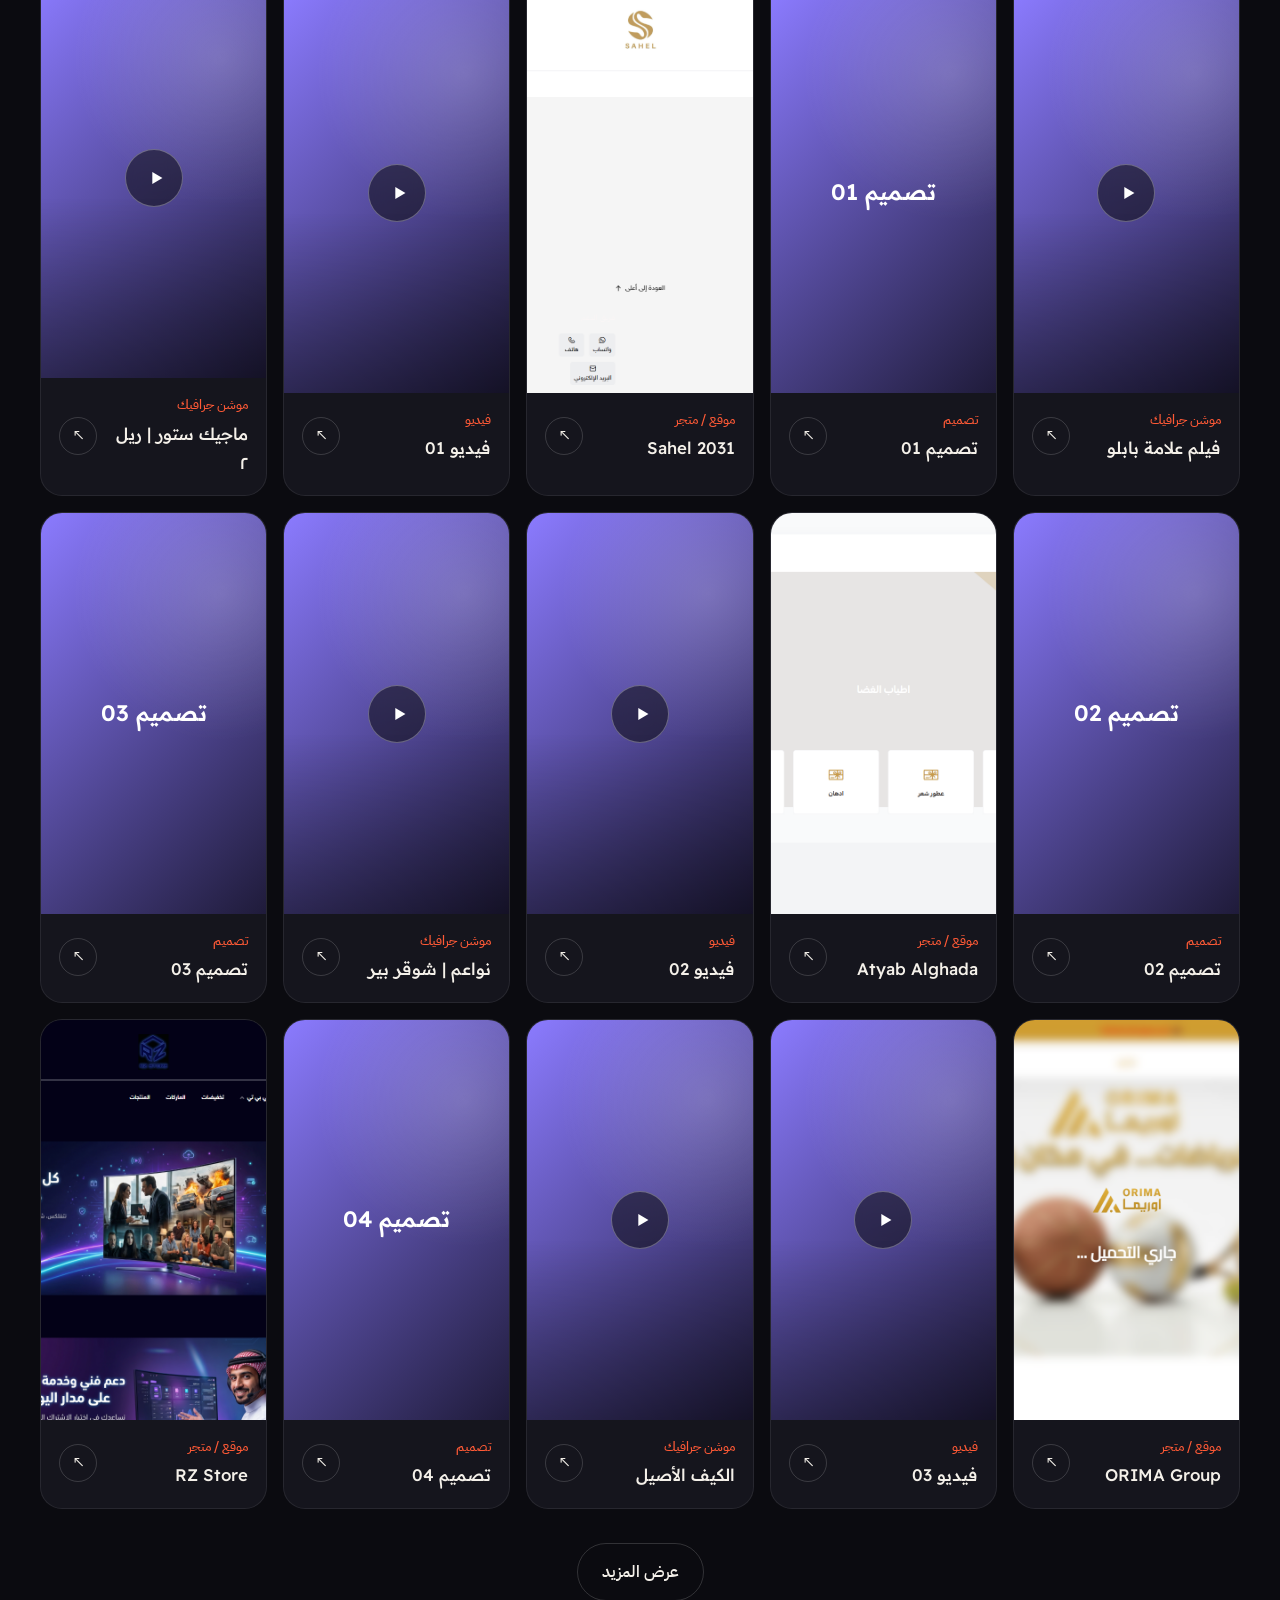
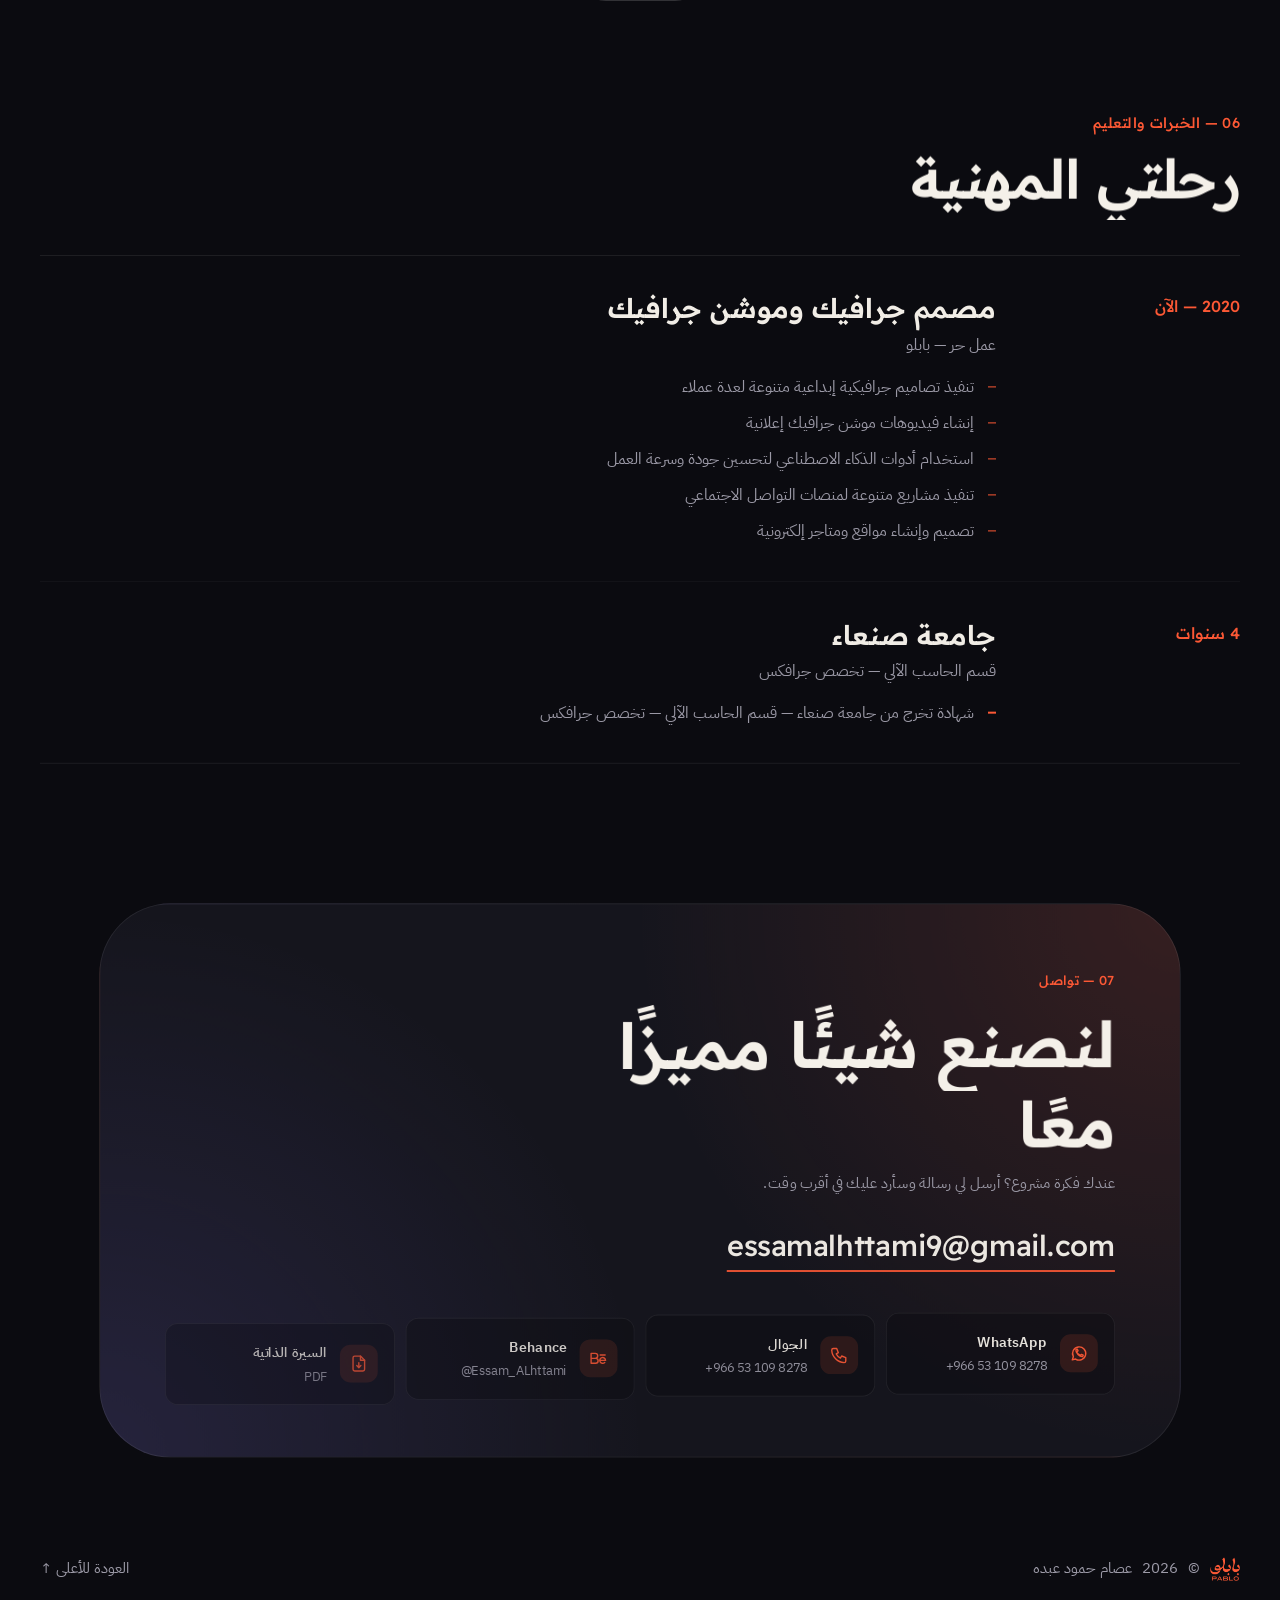
==== commit 18684ece: "Add Magic Store Reel 2 from Drive Co-Authored-By: Claude Opus 5.5 <noreply@anthropic.com> Claude-Ses" ====
--- a/index.html
+++ b/index.html
@@ -158,11 +158,11 @@
             <dd data-i18n="stats.years">سنوات خبرة</dd>
           </div>
           <div>
-            <dt><span class="js-work-count" data-count-to="79">79</span>+</dt>
+            <dt><span class="js-work-count" data-count-to="80">80</span>+</dt>
             <dd data-i18n="stats.projects">عمل في المعرض</dd>
           </div>
           <div>
-            <dt><span class="js-motion-count" data-count-to="47">47</span>+</dt>
+            <dt><span class="js-motion-count" data-count-to="48">48</span>+</dt>
             <dd data-i18n="stats.motion">فيديو موشن جرافيك</dd>
           </div>
         </dl>
--- a/styles.css
+++ b/styles.css
@@ -2077,10 +2077,14 @@
   font-size: 0.65rem;
 }
 .latest-row .work-info strong {
-  display: block;
-  white-space: nowrap;
+  display: -webkit-box;
+  -webkit-box-orient: vertical;
+  -webkit-line-clamp: 2;
+  line-clamp: 2;
+  white-space: normal;
   overflow: hidden;
-  text-overflow: ellipsis;
+  line-height: 1.3;
+  min-height: 2.6em;
 }
 .menu-btn { position: relative; }
 .menu-alert {
